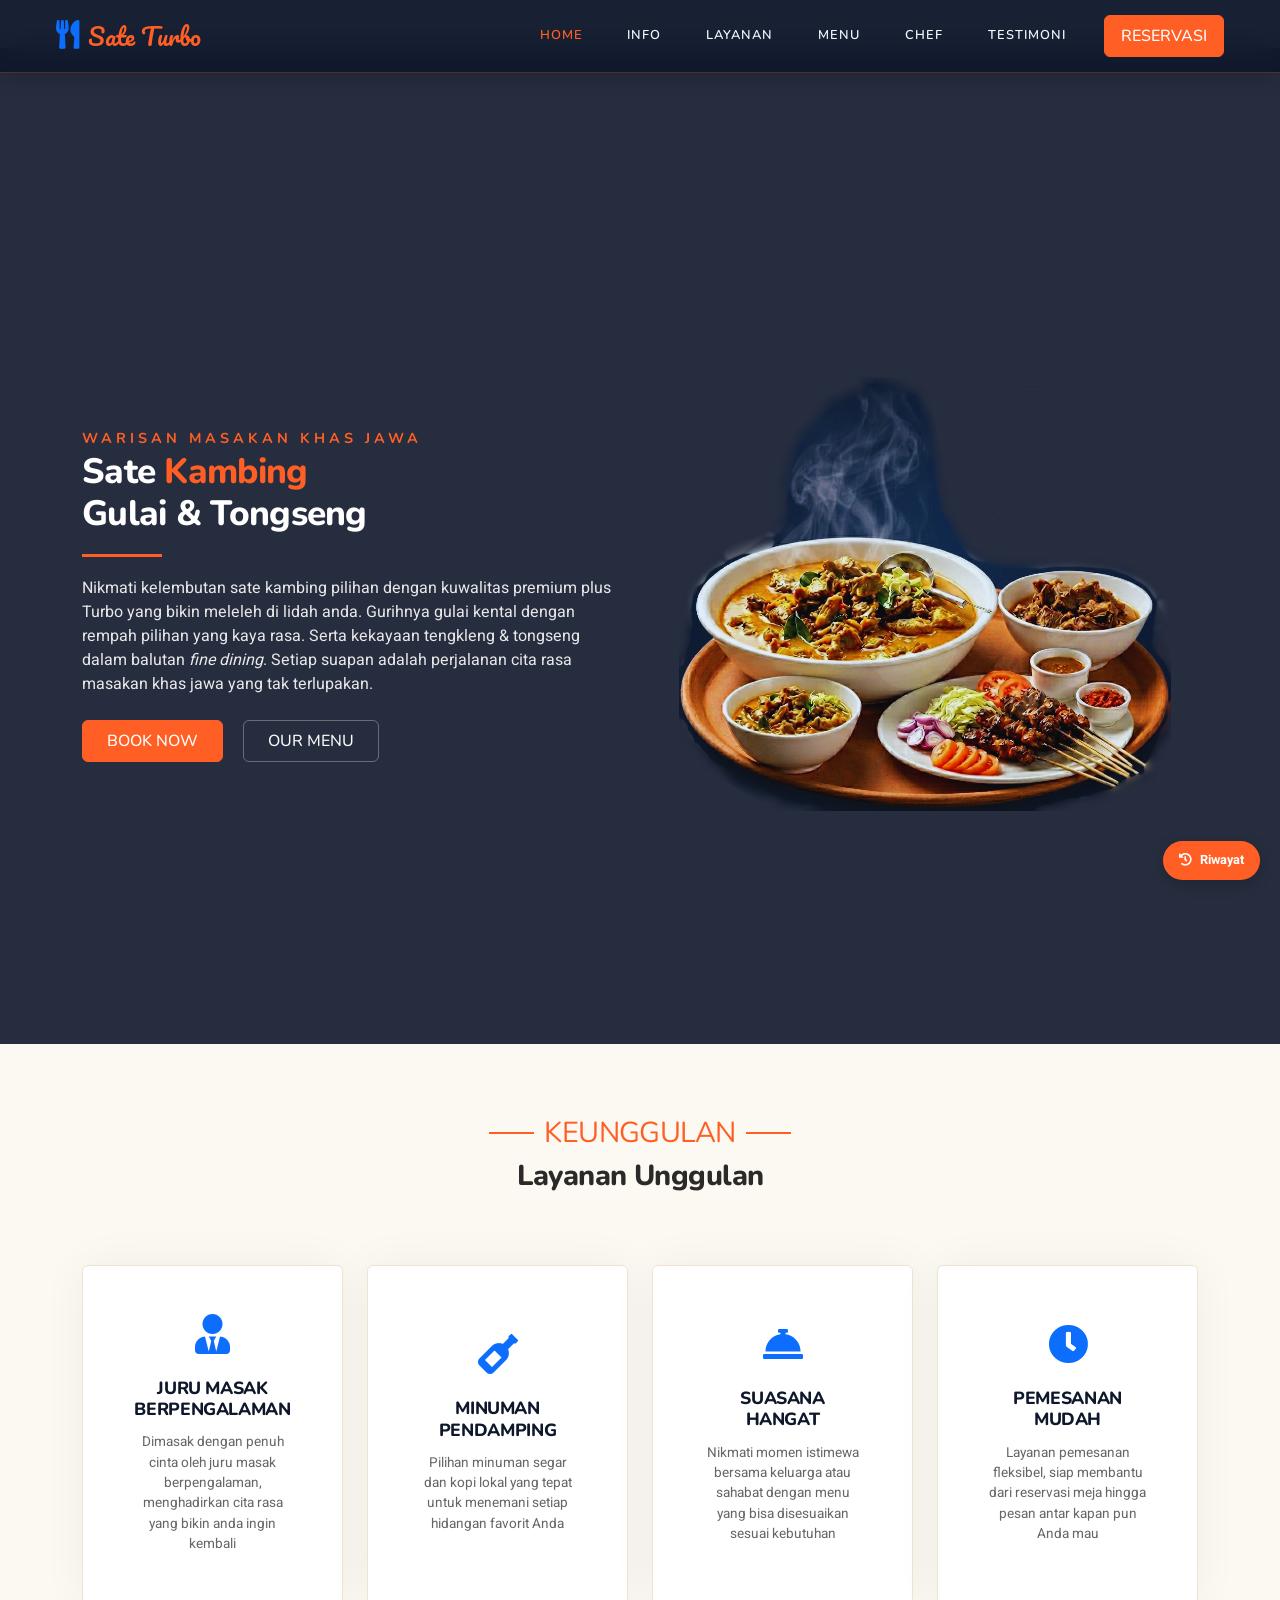
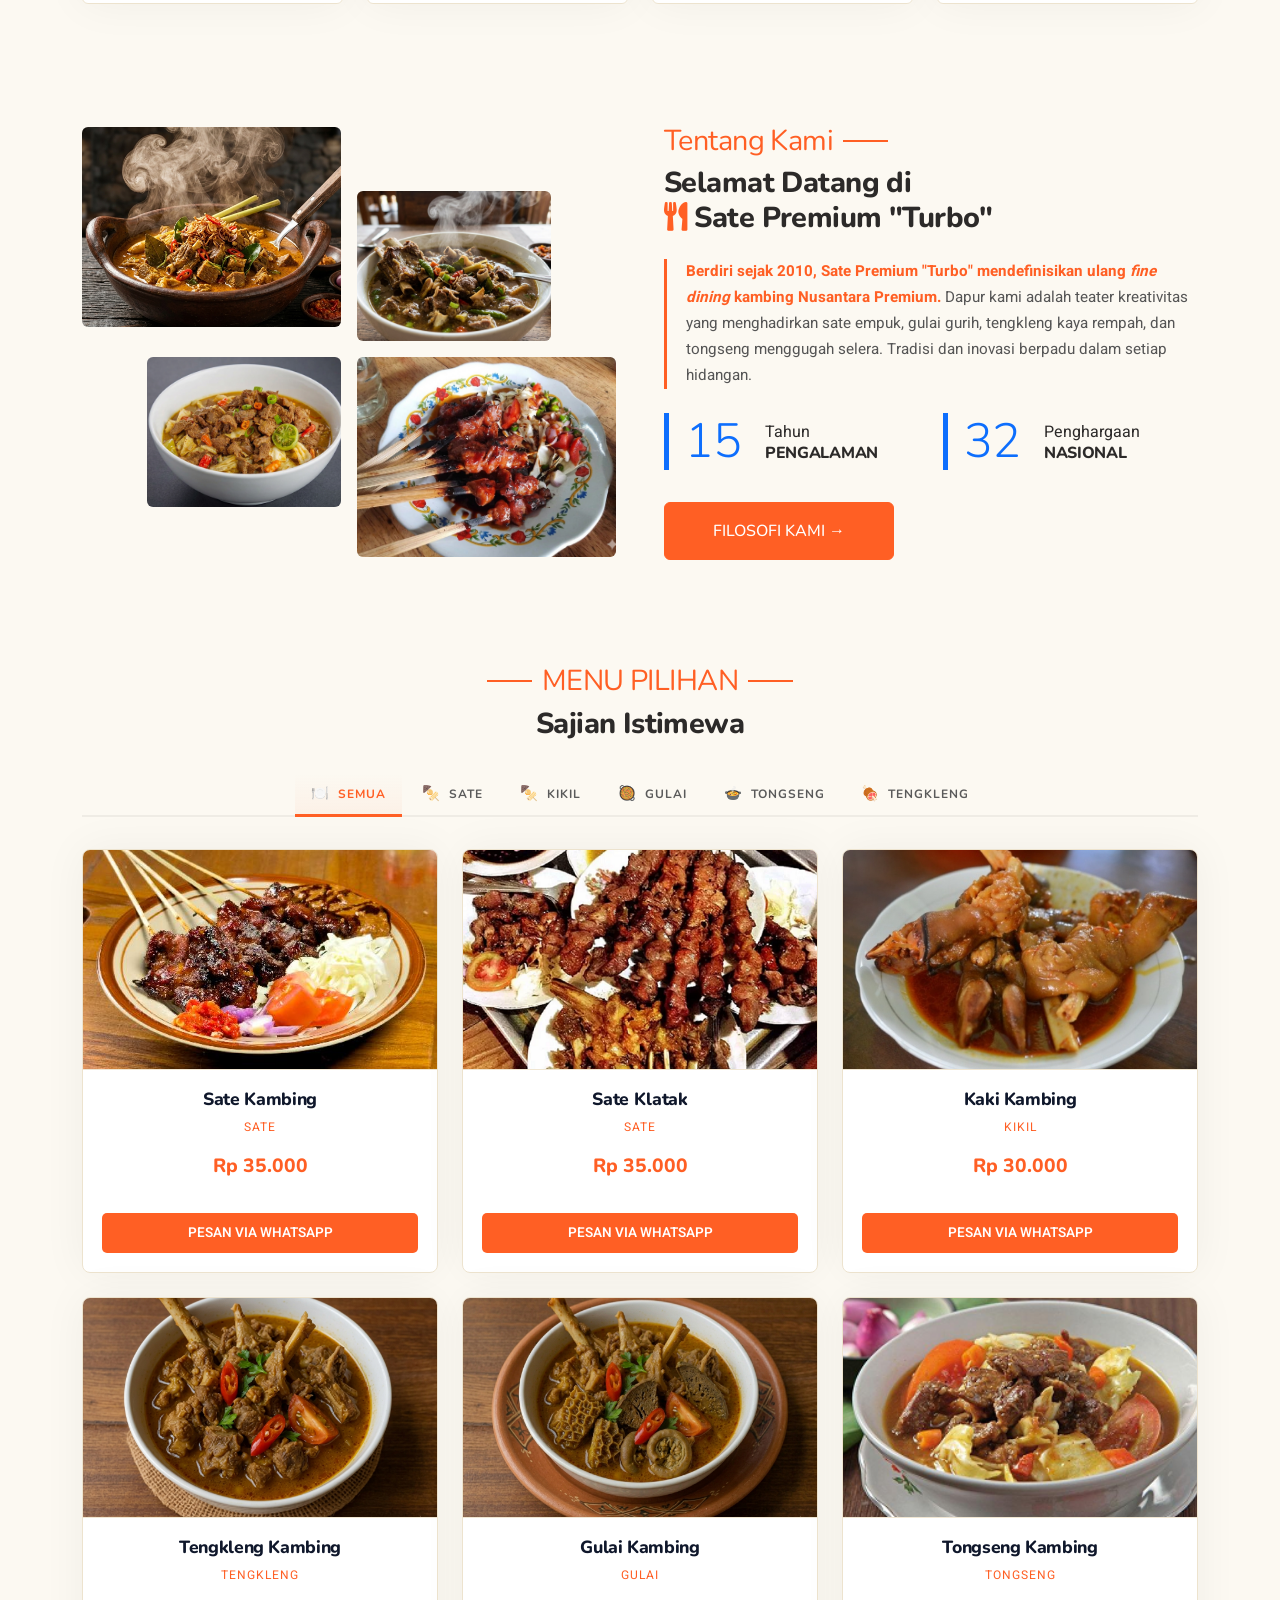
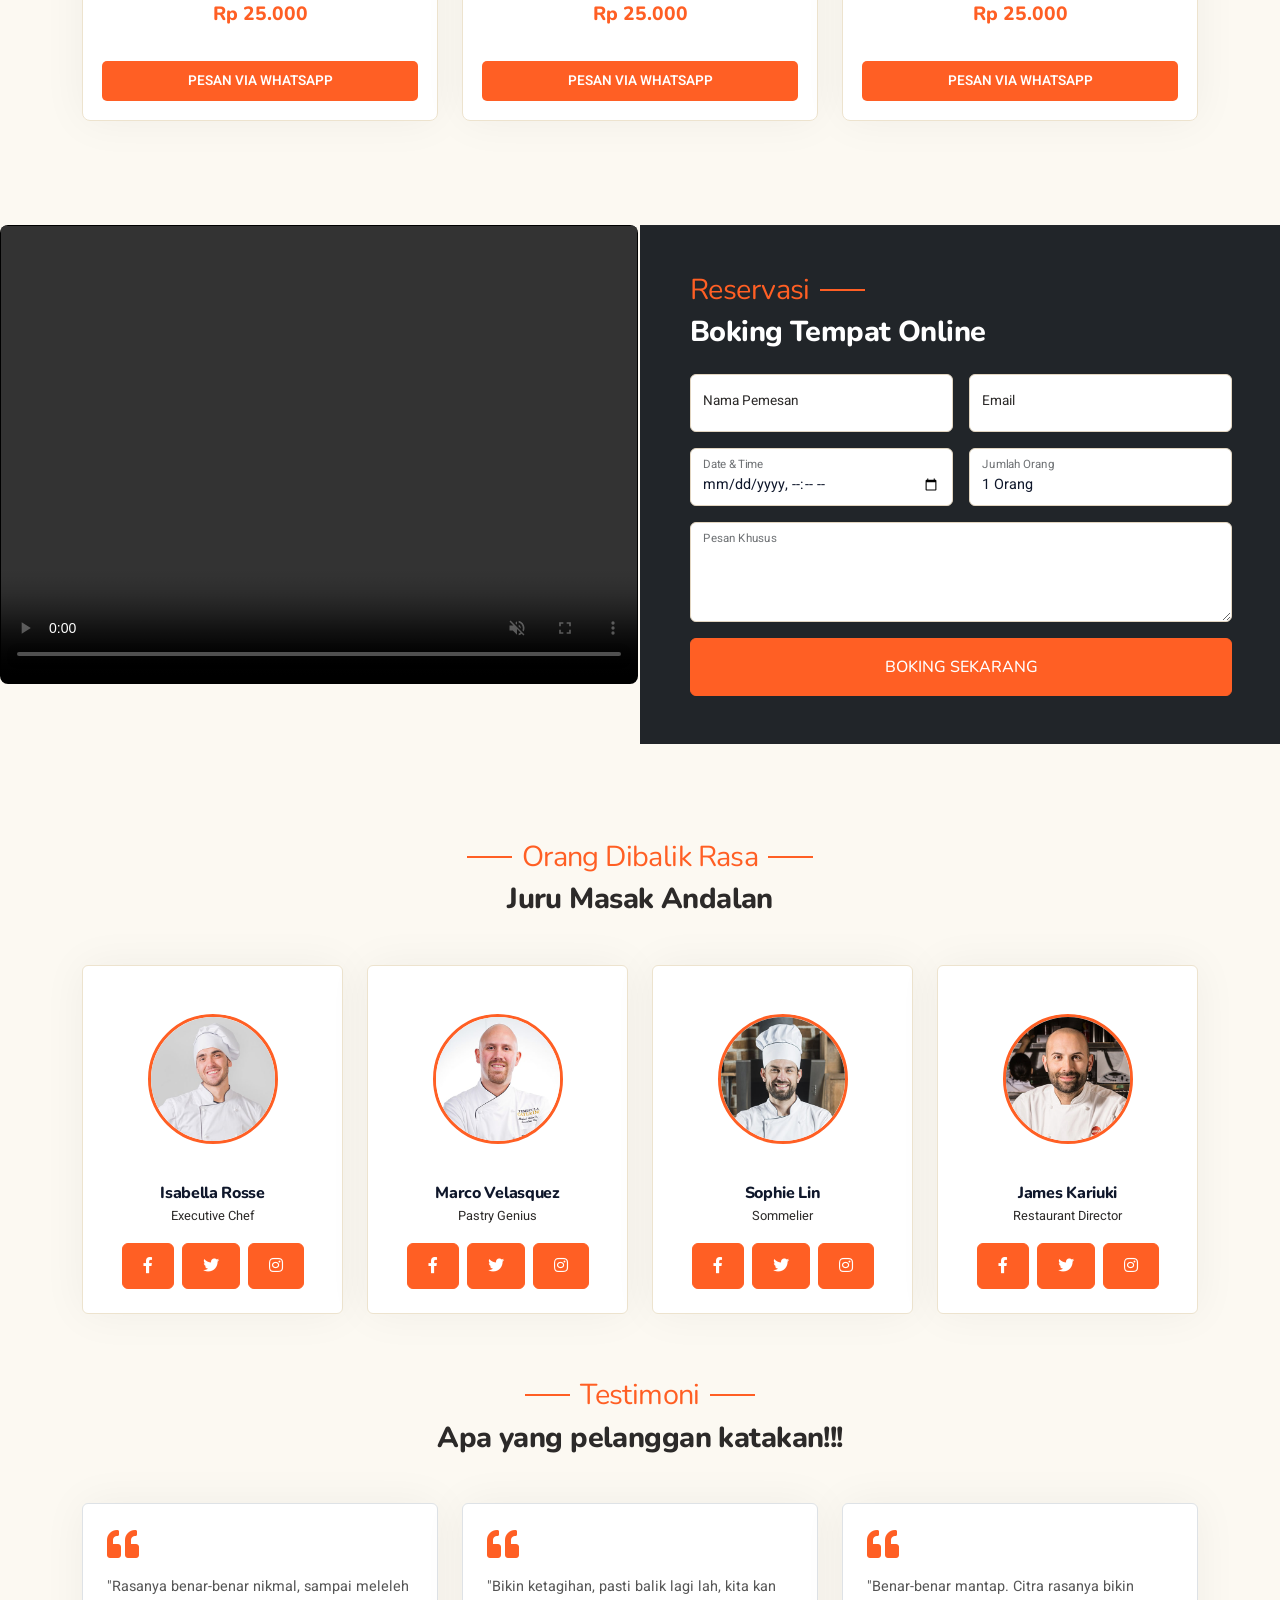
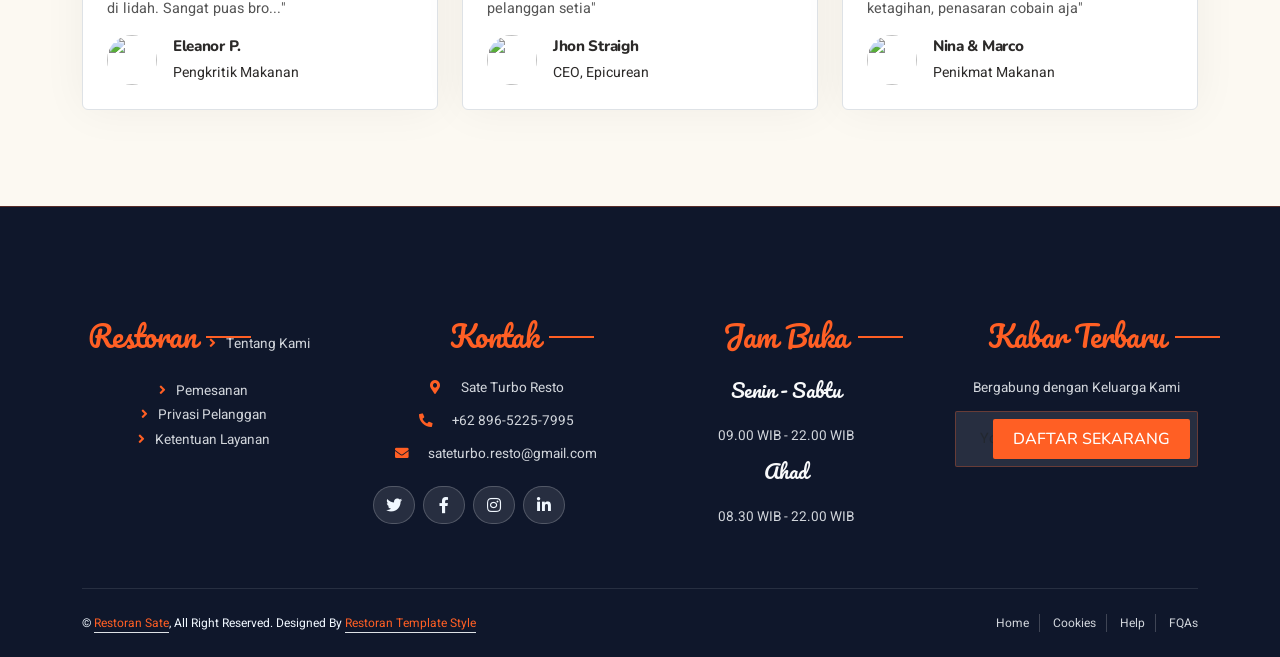
==== index.html @ f70ca656 "Update index.html" ====
<!DOCTYPE html>
<html lang="id">
<head>
    <meta charset="UTF-8">
    <meta name="viewport" content="width=device-width, initial-scale=1.0, viewport-fit=cover">
    
    <!-- SEO Meta Tags -->
    <title>Sate Turbo | Sate Kambing Premium - Pesan Online via WhatsApp</title>
    <meta name="description" content="Sate Kambing Turbo - Nikmati sate kambing premium, gulai, tongseng, dan tengkleng dengan rempah pilihan. Pesan online via WhatsApp. Delivery tersedia.">
    <meta name="keywords" content="sate kambing, sate turbo, gulai kambing, tongseng kambing, tengkleng, sate premium, restoran sate, sate online, pesan sate">
    <meta name="author" content="Sate Turbo">
    <meta name="robots" content="index, follow">
    <link rel="canonical" href="https://masrobi.github.io/katalog-wa/">
    
    <!-- Open Graph / Facebook / WhatsApp -->
    <meta property="og:title" content="Sate Turbo - Sate Kambing Premium">
    <meta property="og:description" content="Nikmati kelembutan sate kambing pilihan dengan rempah premium. Pesan online via WhatsApp.">
    <meta property="og:image" content="https://masrobi.github.io/katalog-wa/img/hero4.png">
    <meta property="og:url" content="https://masrobi.github.io/katalog-wa/">
    <meta property="og:type" content="website">
    
    <!-- Twitter Card -->
    <meta name="twitter:card" content="summary_large_image">
    <meta name="twitter:title" content="Sate Turbo - Sate Kambing Premium">
    <meta name="twitter:description" content="Pesan sate kambing premium online via WhatsApp.">
    <meta name="twitter:image" content="https://masrobi.github.io/katalog-wa/img/hero4.png">
    
    <!-- Google Web Fonts -->
    <link rel="preconnect" href="https://fonts.googleapis.com">
    <link rel="preconnect" href="https://fonts.gstatic.com" crossorigin>
    <link href="https://fonts.googleapis.com/css2?family=Heebo:wght@400;500;600&family=Nunito:wght@600;700;800&family=Pacifico&display=swap" rel="stylesheet">
    
    <!-- Icon Font Stylesheet -->
    <link href="https://cdnjs.cloudflare.com/ajax/libs/font-awesome/5.10.0/css/all.min.css" rel="stylesheet">
    <link href="https://cdn.jsdelivr.net/npm/bootstrap-icons@1.4.1/font/bootstrap-icons.css" rel="stylesheet">
    
    <!-- Bootstrap 5 CSS -->
    <link href="https://cdn.jsdelivr.net/npm/bootstrap@5.3.0-alpha1/dist/css/bootstrap.min.css" rel="stylesheet">
    
    <!-- AOS Animation -->
    <link href="https://unpkg.com/aos@2.3.1/dist/aos.css" rel="stylesheet">
    
    <link href="css/style.css" rel="stylesheet">
</head>
<body>

<!-- DARK NAVBAR -->
<nav class="luxury-navbar navbar navbar-expand-lg fixed-top">
    <div class="container-fluid px-2 px-md-4">
        <a class="navbar-brand d-flex align-items-center" href="#home">
            <i class="fa fa-utensils me-1 text-primary"></i>
            <span class="brand-text">Sate Turbo</span>
        </a>
        <button class="navbar-toggler border-0" type="button" data-bs-toggle="collapse" data-bs-target="#navCollapse">
            <span class="navbar-toggler-icon" style="filter: invert(1);"></span>
        </button>
        <div class="collapse navbar-collapse" id="navCollapse">
            <ul class="navbar-nav ms-auto mb-2 mb-lg-0">
                <li class="nav-item"><a class="nav-link" href="#home">HOME</a></li>
                <li class="nav-item"><a class="nav-link" href="#about">INFO</a></li>
                <li class="nav-item"><a class="nav-link" href="#services">LAYANAN</a></li>
                <li class="nav-item"><a class="nav-link" href="#menu">MENU</a></li>
                <li class="nav-item"><a class="nav-link" href="#team">CHEF</a></li>
                <li class="nav-item"><a class="nav-link" href="#testimoni">TESTIMONI</a></li>
            </ul>
            <a href="#reservation" class="btn btn-primary py-2 px-3 ms-lg-3">RESERVASI</a>
        </div>
    </div>
</nav>

<!-- HERO SECTION -->
<section id="home" class="hero-luxury pt-5 mt-5">
    <div class="container pt-5">
        <div class="row align-items-center min-vh-100">
            <div class="col-lg-6" data-aos="fade-up">
                <span class="section-subhead">WARISAN MASAKAN KHAS JAWA</span>
                <h1 class="hero-heading">Sate <span class="gold-text">Kambing</span><br>Gulai & Tongseng</h1>
                <div class="gold-underline"></div>
                <p class="hero-tagline">Nikmati kelembutan sate kambing pilihan dengan kuwalitas premium<br> 
                    plus Turbo yang bikin meleleh di lidah anda.<br>
                    Gurihnya gulai kental dengan rempah pilihan yang kaya rasa.<br>
                    Serta kekayaan tengkleng & tongseng dalam balutan <i>fine dining</i>.<br>
                    Setiap suapan adalah perjalanan cita rasa masakan khas jawa yang tak terlupakan.
                </p>
                <div class="mt-4">
                    <a href="#reservation" class="btn btn-primary py-2 px-4 me-3">Book Now</a>
                    <a href="#menu" class="btn btn-outline-light py-2 px-4">Our Menu</a>
                </div>
            </div>
            <div class="col-lg-6 text-center" data-aos="zoom-in">
                <img src="img/hero4.png" class="img-fluid rounded" style="max-width: 90%; border-radius: 8px;" alt="Hero Image">
            </div>
        </div>
    </div>
</section>

<!-- SERVICE SECTION -->
<section id="services" class="container py-5 my-4">
    <div class="text-center" data-aos="fade-up">
        <h5 class="section-title ff-secondary text-center gold-text fw-normal">KEUNGGULAN</h5>
        <h1 class="mb-5">Layanan Unggulan</h1>
    </div>
    <div class="row g-4 mt-2">
        <div class="col-lg-3 col-md-6 d-flex" data-aos="fade-up">
            <div class="service-card rounded pt-3 w-100">
                <div class="p-4">
                    <i class="fa fa-3x fa-user-tie text-primary mb-4"></i>
                    <h5>JURU MASAK BERPENGALAMAN</h5>
                    <p>Dimasak dengan penuh cinta oleh juru masak berpengalaman, menghadirkan cita rasa yang bikin anda ingin kembali</p>
                </div>
            </div>
        </div>
        <div class="col-lg-3 col-md-6 d-flex" data-aos="fade-up" data-aos-delay="100">
            <div class="service-card rounded pt-3 w-100">
                <div class="p-4">
                    <i class="fa fa-3x fa-wine-bottle text-primary mb-4"></i>
                    <h5>MINUMAN PENDAMPING</h5>
                    <p>Pilihan minuman segar dan kopi lokal yang tepat untuk menemani setiap hidangan favorit Anda</p>
                </div>
            </div>
        </div>
        <div class="col-lg-3 col-md-6 d-flex" data-aos="fade-up" data-aos-delay="200">
            <div class="service-card rounded pt-3 w-100">
                <div class="p-4">
                    <i class="fa fa-3x fa-concierge-bell text-primary mb-4"></i>
                    <h5>SUASANA HANGAT</h5>
                    <p>Nikmati momen istimewa bersama keluarga atau sahabat dengan menu yang bisa disesuaikan sesuai kebutuhan</p>
                </div>
            </div>
        </div>
        <div class="col-lg-3 col-md-6 d-flex" data-aos="fade-up" data-aos-delay="300">
            <div class="service-card rounded pt-3 w-100">
                <div class="p-4">
                    <i class="fa fa-3x fa-clock text-primary mb-4"></i>
                    <h5>PEMESANAN MUDAH</h5>
                    <p>Layanan pemesanan fleksibel, siap membantu dari reservasi meja hingga pesan antar kapan pun Anda mau</p>
                </div>
            </div>
        </div>
    </div>
</section>

<!-- ABOUT SECTION -->
<section id="about" class="container py-5">
    <div class="row g-5 align-items-center">
        <div class="col-lg-6" data-aos="fade-right">
            <div class="row g-3">
                <div class="col-6 text-start">
                    <img class="img-fluid rounded w-100" src="img/menu-1.png" style="height:200px; object-fit:cover;" alt="About">
                </div>
                <div class="col-6 text-start">
                    <img class="img-fluid rounded w-75" src="img/menu-2.png" style="margin-top: 25%; height:150px; object-fit:cover;" alt="About">
                </div>
                <div class="col-6 text-end">
                    <img class="img-fluid rounded w-75" src="img/menu-3.png" style="height:150px; object-fit:cover;" alt="About">
                </div>
                <div class="col-6 text-end">
                    <img class="img-fluid rounded w-100" src="img/menu-4.png" style="height:200px; object-fit:cover;" alt="About">
                </div>
            </div>
        </div>
        <div class="col-lg-6" data-aos="fade-left">
            <h5 class="section-title ff-secondary text-start gold-text fw-normal">Tentang Kami</h5>
            <h1 class="mb-4">Selamat Datang di<br><i class="fa fa-utensils gold-text me-2"></i>Sate Premium "Turbo"</h1>
            <p class="about-description mb-4">
                <strong class="gold-text">Berdiri sejak 2010, Sate Premium "Turbo" mendefinisikan ulang <i>fine dining</i> kambing Nusantara Premium.</strong> Dapur kami adalah teater kreativitas yang menghadirkan sate empuk, gulai gurih, tengkleng kaya rempah, dan tongseng menggugah selera. Tradisi dan inovasi berpadu dalam setiap hidangan.
            </p>
            <div class="row g-4 mb-4">
                <div class="col-sm-6">
                    <div class="d-flex align-items-center border-start border-5 border-primary px-3">
                        <h1 class="flex-shrink-0 display-5 text-primary mb-0">15</h1>
                        <div class="ps-4">
                            <p class="mb-0">Tahun</p>
                            <h6 class="text-uppercase mb-0">Pengalaman</h6>
                        </div>
                    </div>
                </div>
                <div class="col-sm-6">
                    <div class="d-flex align-items-center border-start border-5 border-primary px-3">
                        <h1 class="flex-shrink-0 display-5 text-primary mb-0">32</h1>
                        <div class="ps-4">
                            <p class="mb-0">Penghargaan</p>
                            <h6 class="text-uppercase mb-0">Nasional</h6>
                        </div>
                    </div>
                </div>
            </div>
            <a href="#" class="btn btn-primary py-3 px-5 mt-2">Filosofi Kami →</a>
        </div>
    </div>
</section>

<!-- MENU SECTION (DINAMIS DARI JSON) -->
<section id="menu" class="container py-5 my-2">
    <div class="text-center" data-aos="fade-up">
        <h5 class="section-title ff-secondary text-center gold-text fw-normal">MENU PILIHAN</h5>
        <h1 class="mb-3">Sajian Istimewa</h1>
        <!-- Filter Kategori -->
        <div class="filter-section">
            <div class="category-tabs" id="categoryTabs">
                <button class="tab-btn active" data-category="all">
                    <span>🍽️</span> Semua
                </button>
                <button class="tab-btn" data-category="Sate">
                    <span>🍢</span> Sate
                </button>
                <button class="tab-btn" data-category="Kikil">
                    <span>🍢</span> Kikil
                </button>
                <button class="tab-btn" data-category="Gulai">
                    <span>🥘</span> Gulai
                </button>
                <button class="tab-btn" data-category="Tongseng">
                    <span>🍲</span> Tongseng
                </button>
                <button class="tab-btn" data-category="Tengkleng">
                    <span>🍖</span> Tengkleng
                </button>
            </div>
        </div>
        <!-- Tempat produk dinamis -->
        <div id="productContainer" class="row g-4">
            <p>Memuat menu spesial...</p>
        </div>
    </div>
</section>

<!-- RESERVATION SECTION -->
<section id="reservation" class="container-xxl py-5 px-0 wow fadeInUp" data-wow-delay="0.1s">
    <div class="row g-1">
        <div class="col-md-6">
            <div style="padding: 1px; position: relative; min-height: 450px; background: #000; border-radius: 8px; overflow: hidden;">
                <video width="100%" height="450" controls autoplay muted loop style="object-fit: cover;">
                    <source src="img/chea-seed.mp4" type="video/mp4">
                    Browser Anda tidak mendukung video.
                </video>
            </div>
        </div>
        <div class="col-md-6 bg-dark d-flex align-items-center">
            <div class="p-5 wow fadeInUp" data-wow-delay="0.2s">
                <h5 class="section-title ff-secondary text-start gold-text fw-normal">Reservasi</h5>
                <h1 class="text-white mb-4">Boking Tempat Online</h1>
                <form id="bookingForm">
                    <div class="row g-3">
                        <div class="col-md-6">
                            <div class="form-floating">
                                <input type="text" class="form-control" id="resName" placeholder="Your Name">
                                <label for="resName">Nama Pemesan</label>
                            </div>
                        </div>
                        <div class="col-md-6">
                            <div class="form-floating">
                                <input type="email" class="form-control" id="resEmail" placeholder="Your Email">
                                <label for="resEmail">Email</label>
                            </div>
                        </div>
                        <div class="col-md-6">
                            <div class="form-floating">
                                <input type="datetime-local" class="form-control" id="resDate">
                                <label>Date & Time</label>
                            </div>
                        </div>
                        <div class="col-md-6">
                            <div class="form-floating">
                                <select class="form-select" id="resPeople">
                                    <option>1 Orang</option><option>2 Orang</option><option>4 Orang</option><option>6+ Orang</option>
                                </select>
                                <label>Jumlah Orang</label>
                            </div>
                        </div>
                        <div class="col-12">
                            <div class="form-floating">
                                <textarea class="form-control" id="resRequest" style="height: 100px"></textarea>
                                <label>Pesan Khusus</label>
                            </div>
                        </div>
                        <div class="col-12">
                            <button class="btn btn-primary w-100 py-3" type="submit">Boking Sekarang</button>
                        </div>
                    </div>
                </form>
            </div>
        </div>
    </div>
</section>

<!-- TEAM SECTION -->
<section id="team" class="container-xxl pt-5 pb-3">
    <div class="container">
        <div class="text-center wow fadeInUp" data-wow-delay="0.1s">
            <h5 class="section-title ff-secondary text-center gold-text fw-normal">Orang Dibalik Rasa</h5>
            <h1 class="mb-5">Juru Masak Andalan</h1>
        </div>
        <div class="row g-4">
            <div class="col-lg-3 col-md-6 wow fadeInUp" data-wow-delay="0.1s">
                <div class="team-card text-center rounded overflow-hidden">
                    <div class="rounded-circle overflow-hidden m-4">
                        <img class="img-fluid team-img" src="img/team-1.jpg" alt="">
                    </div>
                    <h5 class="mb-0">Isabella Rosse</h5>
                    <small>Executive Chef</small>
                    <div class="d-flex justify-content-center mt-3">
                        <a class="btn btn-square btn-primary mx-1" href="#"><i class="fab fa-facebook-f"></i></a>
                        <a class="btn btn-square btn-primary mx-1" href="#"><i class="fab fa-twitter"></i></a>
                        <a class="btn btn-square btn-primary mx-1" href="#"><i class="fab fa-instagram"></i></a>
                    </div>
                </div>
            </div>
            <div class="col-lg-3 col-md-6 wow fadeInUp" data-wow-delay="0.3s">
                <div class="team-card text-center rounded overflow-hidden">
                    <div class="rounded-circle overflow-hidden m-4">
                        <img class="img-fluid team-img" src="img/team-2.jpg" alt="">
                    </div>
                    <h5 class="mb-0">Marco Velasquez</h5>
                    <small>Pastry Genius</small>
                    <div class="d-flex justify-content-center mt-3">
                        <a class="btn btn-square btn-primary mx-1" href="#"><i class="fab fa-facebook-f"></i></a>
                        <a class="btn btn-square btn-primary mx-1" href="#"><i class="fab fa-twitter"></i></a>
                        <a class="btn btn-square btn-primary mx-1" href="#"><i class="fab fa-instagram"></i></a>
                    </div>
                </div>
            </div>
            <div class="col-lg-3 col-md-6 wow fadeInUp" data-wow-delay="0.5s">
                <div class="team-card text-center rounded overflow-hidden">
                    <div class="rounded-circle overflow-hidden m-4">
                        <img class="img-fluid team-img" src="img/team-3.jpg" alt="">
                    </div>
                    <h5 class="mb-0">Sophie Lin</h5>
                    <small>Sommelier</small>
                    <div class="d-flex justify-content-center mt-3">
                        <a class="btn btn-square btn-primary mx-1" href="#"><i class="fab fa-facebook-f"></i></a>
                        <a class="btn btn-square btn-primary mx-1" href="#"><i class="fab fa-twitter"></i></a>
                        <a class="btn btn-square btn-primary mx-1" href="#"><i class="fab fa-instagram"></i></a>
                    </div>
                </div>
            </div>
            <div class="col-lg-3 col-md-6 wow fadeInUp" data-wow-delay="0.7s">
                <div class="team-card text-center rounded overflow-hidden">
                    <div class="rounded-circle overflow-hidden m-4">
                        <img class="img-fluid team-img" src="img/team-4.jpg" alt="">
                    </div>
                    <h5 class="mb-0">James Kariuki</h5>
                    <small>Restaurant Director</small>
                    <div class="d-flex justify-content-center mt-3">
                        <a class="btn btn-square btn-primary mx-1" href="#"><i class="fab fa-facebook-f"></i></a>
                        <a class="btn btn-square btn-primary mx-1" href="#"><i class="fab fa-twitter"></i></a>
                        <a class="btn btn-square btn-primary mx-1" href="#"><i class="fab fa-instagram"></i></a>
                    </div>
                </div>
            </div>
        </div>
    </div>
</section>

<!-- TESTIMONIAL SECTION -->
<section id="testimoni" class="container-xxl py-5 wow fadeInUp" data-wow-delay="0.1s">
    <div class="container">
        <div class="text-center">
            <h5 class="section-title ff-secondary text-center gold-text fw-normal">Testimoni</h5>
            <h1 class="mb-5">Apa yang pelanggan katakan!!!</h1>
        </div>
        <div class="row g-4">
            <div class="col-md-4 d-flex">
                <div class="testimonial-card-light border rounded p-4 w-100">
                    <i class="fa fa-quote-left fa-2x gold-text mb-3"></i>
                    <p>"Rasanya benar-benar nikmal, sampai meleleh di lidah. Sangat puas bro..."</p>
                    <div class="d-flex align-items-center">
                        <img class="img-fluid flex-shrink-0 rounded-circle" src="https://randomuser.me/api/portraits/women/21.jpg" style="width: 50px; height: 50px;">
                        <div class="ps-3">
                            <h5 class="mb-1">Eleanor P.</h5>
                            <small>Pengkritik Makanan</small>
                        </div>
                    </div>
                </div>
            </div>
            <div class="col-md-4 d-flex">
                <div class="testimonial-card-light border rounded p-4 w-100">
                    <i class="fa fa-quote-left fa-2x gold-text mb-3"></i>
                    <p>"Bikin ketagihan, pasti balik lagi lah, kita kan pelanggan setia"</p>
                    <div class="d-flex align-items-center">
                        <img class="img-fluid flex-shrink-0 rounded-circle" src="https://randomuser.me/api/portraits/men/45.jpg" style="width: 50px; height: 50px;">
                        <div class="ps-3">
                            <h5 class="mb-1">Jhon Straigh</h5>
                            <small>CEO, Epicurean</small>
                        </div>
                    </div>
                </div>
            </div>
            <div class="col-md-4 d-flex">
                <div class="testimonial-card-light border rounded p-4 w-100">
                    <i class="fa fa-quote-left fa-2x gold-text mb-3"></i>
                    <p>"Benar-benar mantap. Citra rasanya bikin ketagihan, penasaran cobain aja"</p>
                    <div class="d-flex align-items-center">
                        <img class="img-fluid flex-shrink-0 rounded-circle" src="https://randomuser.me/api/portraits/women/90.jpg" style="width: 50px; height: 50px;">
                        <div class="ps-3">
                            <h5 class="mb-1">Nina & Marco</h5>
                            <small>Penikmat Makanan</small>
                        </div>
                    </div>
                </div>
            </div>
        </div>
    </div>
</section>

<!-- FOOTER -->
<div class="container-fluid footer pt-5 mt-5 wow fadeIn" data-wow-delay="0.1s">
    <div class="container py-5">
        <div class="row g-5">
            <div class="col-lg-3 col-md-6">
                <h4 class="section-title ff-secondary text-start gold-text fw-normal mb-4">Restoran</h4>
                <a class="btn btn-link" href="#about">Tentang Kami</a>
                <a class="btn btn-link" href="#reservation">Pemesanan</a>
                <a class="btn btn-link" href="#" data-section="privacy">Privasi Pelanggan</a>
                <a class="btn btn-link" href="#" data-section="terms">Ketentuan Layanan</a>
            </div>
            <div class="col-lg-3 col-md-6">
                <h4 class="section-title ff-secondary text-start gold-text fw-normal mb-4">Kontak</h4>
                <p><i class="fa fa-map-marker-alt me-3"></i>Sate Turbo Resto</p>
                <p><i class="fa fa-phone-alt me-3"></i>+62 896-5225-7995</p>
                <p><i class="fa fa-envelope me-3"></i>sateturbo.resto@gmail.com</p>
                <div class="d-flex pt-2">
                    <a class="btn btn-social" href="#"><i class="fab fa-twitter"></i></a>
                    <a class="btn btn-social" href="#"><i class="fab fa-facebook-f"></i></a>
                    <a class="btn btn-social" href="#"><i class="fab fa-instagram"></i></a>
                    <a class="btn btn-social" href="#"><i class="fab fa-linkedin-in"></i></a>
                </div>
            </div>
            <div class="col-lg-3 col-md-6">
                <h4 class="section-title ff-secondary text-start gold-text fw-normal mb-4">Jam Buka</h4>
                <h5 class="text-light fw-normal">Senin - Sabtu</h5>
                <p>09.00 WIB - 22.00 WIB</p>
                <h5 class="text-light fw-normal">Ahad</h5>
                <p>08.30 WIB - 22.00 WIB</p>
            </div>
            <div class="col-lg-3 col-md-6">
                <h4 class="section-title ff-secondary text-start gold-text fw-normal mb-4">Kabar Terbaru</h4>
                <p>Bergabung dengan Keluarga Kami</p>
                <div class="position-relative mx-auto" style="max-width: 400px;">
                    <input class="form-control newsletter-input w-100 py-3 ps-4 pe-5" type="text" placeholder="Your email">
                    <button type="button" class="btn newsletter-btn py-2 position-absolute top-0 end-0 mt-2 me-2">Daftar Sekarang</button>
                </div>
            </div>
        </div>
    </div>
    <div class="container">
        <div class="copyright">
            <div class="row">
                <div class="col-md-6 text-center text-md-start mb-3 mb-md-0">
                    &copy; <a class="border-bottom" href="#home">Restoran Sate</a>, All Right Reserved.
                    Designed By <a class="border-bottom" href="#">Restoran Template Style</a>
                </div>
                <div class="col-md-6 text-center text-md-end">
                    <div class="footer-menu">
                        <a href="#home">Home</a>
                        <a href="#">Cookies</a>
                        <a href="#">Help</a>
                        <a href="#">FQAs</a>
                    </div>
                </div>
            </div>
        </div>
    </div>
</div>

<!-- TOMBOL RIWAYAT FLOATING -->
<button id="showHistoryBtn" style="position:fixed; bottom:20px; right:20px; background:#FF5F24; color:white; border:none; border-radius:50px; padding:12px 20px; z-index:999; box-shadow:0 4px 15px rgba(0,0,0,0.2); cursor:pointer; font-weight:bold; display:flex; align-items:center; gap:8px; font-size:0.9rem;">
    <i class="fas fa-history"></i> Riwayat
</button>

<!-- MODAL QUANTITY - VERSI MODERN -->
<div id="quantityModal" class="modal" style="display:none;">
    <div class="modal-content">
        <div class="modal-header">
            <h3>Pesan Sekarang</h3>
            <span class="close">&times;</span>
        </div>
        <div class="modal-body">
            <label>🍖 PRODUK PILIHAN</label>
            <div class="product-display-box">
                <strong id="modal-product-name"></strong>
            </div>
            
            <label>🔢 JUMLAH PESANAN</label>
            <div class="quantity-wrapper">
                <button type="button" class="quantity-btn" id="qtyMinus">-</button>
                <input type="number" id="modal-quantity" class="quantity-input" min="1" value="1" readonly>
                <button type="button" class="quantity-btn" id="qtyPlus">+</button>
            </div>
            
            <label>📝 CATATAN KHUSUS</label>
            <textarea id="modal-note" rows="3" placeholder="Contoh: tingkat kematangan, tidak pakai sambal, request khusus..."></textarea>
            
            <div class="modal-total">
                <span>TOTAL PEMBAYARAN</span>
                <div class="total-amount" id="modal-total">Rp 0</div>
            </div>
            
            <button class="btn-send" id="sendWaBtn">
                <i class="fab fa-whatsapp"></i> KIRIM KE WHATSAPP
            </button>
        </div>
    </div>
</div>

<!-- MODAL RIWAYAT -->
<div id="historyModal" class="modal" style="display:none;">
    <div class="modal-content" style="max-width: 500px;">
        <div class="modal-header">
            <h3>📋 Riwayat Pesanan</h3>
			<button class="close-history" style="background:rgba(255,255,255,0.2); border:none; color:white; font-size:24px; width:40px; height:40px; border-radius:50%; cursor:pointer; display:flex; align-items:center; justify-content:center; transition:all 0.2s;">&times;</button>
        </div>
        <div class="modal-body">
            <div id="historyList" style="max-height: 400px; overflow-y: auto;">
                <p style="color: #888; text-align: center;">Belum ada pesanan</p>
            </div>
            <button id="clearHistoryBtn" style="background:#e74c3c; color:white; border:none; padding:12px; margin-top:15px; width:100%; border-radius:12px; cursor:pointer; font-weight:bold;">🗑️ Hapus Semua Riwayat</button>
        </div>
    </div>
</div>

<script src="https://code.jquery.com/jquery-3.4.1.min.js"></script>
<script src="https://cdn.jsdelivr.net/npm/bootstrap@5.3.0-alpha1/dist/js/bootstrap.bundle.min.js"></script>
<script src="https://unpkg.com/aos@2.3.1/dist/aos.js"></script>
<script type="application/ld+json">
{
    "@context": "https://schema.org",
    "@type": "Restaurant",
    "name": "Sate Kambing Turbo",
    "image": "https://masrobi.github.io/katalog-wa/img/hero4.png",
    "description": "Restoran sate kambing premium dengan menu gulai, tongseng, dan tengkleng. Bisa pesan online via WhatsApp.",
    "address": {
        "@type": "PostalAddress",
        "addressLocality": "Kota Anda",
        "addressRegion": "Provinsi",
        "addressCountry": "ID"
    },
    "priceRange": "Rp25.000 - Rp100.000",
    "servesCuisine": "Indonesian, Satay, Halal",
    "telephone": "+6289652257995",
    "url": "https://masrobi.github.io/katalog-wa/",
    "orderType": "https://schema.org/Online"
}
</script>
<script src="js/main.js"></script>

<a href="#" class="btn btn-lg btn-primary btn-lg-square back-to-top" id="backToTop"><i class="bi bi-arrow-up"></i></a>
</body>
</html>
---- css/style.css ----
/* ---------- VARIABLES - WARNA #FF5F24 ---------- */
:root {
    --primary: #FF5F24;
    --primary-dark: #E04A10;
    --primary-light: #FF7A4A;
    --light: #F1F8FF;
    --dark: #0F172B;
    --cream-bg: #FCF9F2;
    --offwhite-card: #FFFFFF;
    --text-dark: #2C2A29;
}

* {
    margin: 0;
    padding: 0;
    box-sizing: border-box;
}

body {
    font-family: 'Heebo', sans-serif;
    background-color: var(--cream-bg);
    color: var(--text-dark);
    overflow-x: hidden;
    font-size: 16px; /* Tambahkan ini */
    line-height: 1.5; /* Tambahkan ini */	
}

/* TYPOGRAPHY */
.ff-secondary {
    font-family: 'Pacifico', cursive;
}

h1, h2, h3, h4, h5, h6, .hero-heading, .section-title {
    font-family: 'Nunito', sans-serif;
    font-weight: 800;
    letter-spacing: -0.02em;
}

.hero-heading .gold-text {
    color: var(--primary);
}

.section-title {
    position: relative;
    display: inline-block;
    color: var(--dark);
}

.section-title::before {
    position: absolute;
    content: "";
    width: 45px;
    height: 2px;
    top: 50%;
    left: -55px;
    margin-top: -1px;
    background: var(--primary);
}

.section-title::after {
    position: absolute;
    content: "";
    width: 45px;
    height: 2px;
    top: 50%;
    right: -55px;
    margin-top: -1px;
    background: var(--primary);
}

.section-title.text-start::before,
.section-title.text-end::after {
    display: none;
}

.section-subhead {
    font-family: 'Nunito', sans-serif;
    font-size: 0.8rem;
    text-transform: uppercase;
    letter-spacing: 4px;
    color: var(--primary);
    margin-bottom: 0.75rem;
    font-weight: 700;
}

.gold-text { color: var(--primary) !important; }

/* BUTTONS */
.btn {
    font-family: 'Nunito', sans-serif;
    font-weight: 500;
    text-transform: uppercase;
    transition: .5s;
}

.btn-primary {
    background-color: var(--primary);
    border-color: var(--primary);
}

.btn-primary:hover {
    background-color: var(--primary-dark);
    border-color: var(--primary-dark);
}

.btn-outline-light {
    border-color: rgba(255,255,255,0.3);
}

.btn-outline-light:hover {
    background-color: var(--primary);
    border-color: var(--primary);
}

/* DARK NAVBAR */
.luxury-navbar {
    background: rgba(15, 23, 43, 0.96);
    backdrop-filter: blur(14px);
    padding: 0.8rem 2rem;
    border-bottom: 1px solid rgba(255,95,36,0.3);
    box-shadow: 0 4px 20px rgba(0,0,0,0.2);
}
.navbar-brand {
    font-family: 'Pacifico', cursive;
    font-size: 1.8rem;
    font-weight: 400;
    color: var(--primary) !important;
}
.navbar-brand i { margin-right: 8px; color: var(--primary); }
.nav-link {
    font-family: 'Nunito', sans-serif;
    color: var(--light) !important;
    font-weight: 600;
    margin: 0 0.9rem;
    text-transform: uppercase;
    font-size: 0.8rem;
    letter-spacing: 1px;
}
.nav-link:hover, .nav-link.active { color: var(--primary) !important; }

/* DARK HERO SECTION */
.hero-luxury {
    min-height: 100vh;
    background: linear-gradient(rgba(15, 23, 43, .9), rgba(15, 23, 43, .9)), url('https://images.pexels.com/photos/260922/pexels-photo-260922.jpeg?auto=compress&cs=tinysrgb&w=1600');
    background-size: cover;
    background-position: center;
    display: flex;
    align-items: center;
}
.hero-heading {
    font-size: 4rem;
    line-height: 1.2;
    color: #FFFFFF;
    font-family: 'Nunito', sans-serif;
    font-weight: 800;
}
.hero-tagline {
    font-size: 1rem;
    line-height: 1.6;
    color: #E8E8E8;
    font-family: 'Heebo', sans-serif;
}
.gold-underline {
    width: 80px;
    height: 3px;
    background: var(--primary);
    margin: 1.2rem 0;
}
.hero-image img {
    filter: drop-shadow(0 20px 30px rgba(0,0,0,0.5));
    border-radius: 8px;
}

/* SERVICE CARDS */
.service-card {
    background: #FFFFFF;
    border: 1px solid #EDE3CE;
    padding: 2rem 1.5rem;
    text-align: center;
    transition: 0.35s;
    border-radius: 8px;
    height: 100%;
    display: flex;
    flex-direction: column;
    justify-content: center;
    align-items: center;
    box-shadow: 0 0 45px rgba(0,0,0,0.05);
}
.service-card:hover {
    transform: translateY(-6px);
    border-color: var(--primary);
    background: var(--primary);
}
.service-card:hover * { color: #FFFFFF !important; }
.service-card i { 
    font-size: 3rem; 
    color: var(--primary); 
    margin-bottom: 1.2rem;
    transition: .3s;
}
.service-card h5 { 
    font-family: 'Nunito', sans-serif; 
    font-weight: 800; 
    font-size: 1.2rem; 
    color: var(--dark); 
    margin-bottom: 0.75rem; 
}
.service-card p { 
    font-family: 'Heebo', sans-serif; 
    font-size: 0.9rem; 
    color: #666; 
    margin-bottom: 0; 
}

/* About Section */
.about-description {
    font-size: 1rem;
    line-height: 1.7;
    color: #555;
    border-left: 3px solid var(--primary);
    padding-left: 1.2rem;
    font-family: 'Heebo', sans-serif;
}

/* ========== PRODUK CARD (DINAMIS) ========== */
.product-card {
    background: white;
    border-radius: 8px;
    overflow: hidden;
    box-shadow: 0 0 45px rgba(0,0,0,0.05);
    transition: transform 0.3s, box-shadow 0.3s;
    border: 1px solid #EDE3CE;
    height: 100%;
    display: flex;
    flex-direction: column;
}
.product-card:hover {
    transform: translateY(-5px);
    box-shadow: 0 0 55px rgba(0,0,0,0.1);
    border-color: var(--primary);
}
.product-image {
    width: 100%;
    height: 220px;
    object-fit: cover;
    border-bottom: 1px solid #f0e6d2;
}
.product-info {
    padding: 1.2rem;
    flex-grow: 1;
    display: flex;
    flex-direction: column;
}
.product-title {
    font-family: 'Nunito', sans-serif;
    font-weight: 800;
    font-size: 1.25rem;
    color: var(--dark);
    margin-bottom: 0.5rem;
}
.product-category {
    font-size: 0.8rem;
    color: var(--primary);
    text-transform: uppercase;
    letter-spacing: 1px;
    margin-bottom: 0.5rem;
}
.product-price {
    font-family: 'Nunito', sans-serif;
    font-weight: 800;
    color: var(--primary);
    font-size: 1.3rem;
    margin: 0.5rem 0;
}
.btn-order {
    background-color: var(--primary);
    color: white;
    border: none;
    padding: 0.6rem;
    border-radius: 5px;
    font-weight: 600;
    text-transform: uppercase;
    transition: 0.2s;
    margin-top: auto;
}
.btn-order:hover {
    background-color: var(--primary-dark);
    transform: translateY(-2px);
}

/* Filter dropdown */
.filter-section {
    margin: 2rem 0;
    text-align: center;
}

/* Tabsheet filter ala restoran mewah */
.category-tabs {
    display: flex;
    flex-wrap: wrap;
    justify-content: center;
    gap: 0.5rem;
    background: transparent;
    border-bottom: 2px solid rgba(0,0,0,0.05);
    margin-bottom: 2rem;
    padding: 0 0.5rem;
}

.tab-btn {
    background: transparent;
    border: none;
    padding: 0.9rem 1.8rem;
    font-family: 'Nunito', sans-serif;
    font-weight: 700;
    font-size: 0.9rem;
    text-transform: uppercase;
    letter-spacing: 1px;
    color: #5a5a5a;
    cursor: pointer;
    transition: all 0.25s ease-in-out;
    border-bottom: 3px solid transparent;
    margin-bottom: -2px;
    display: inline-flex;
    align-items: center;
    gap: 8px;
}

.tab-btn span {
    font-size: 1.2rem;
}

.tab-btn:hover {
    color: var(--primary);
    transform: translateY(-2px);
}

.tab-btn.active {
    color: var(--primary);
    border-bottom-color: var(--primary);
    background: linear-gradient(to top, rgba(255,95,36,0.05), transparent);
}

/* Responsive untuk mobile */
@media (max-width: 768px) {
    .tab-btn {
        padding: 0.6rem 1rem;
        font-size: 0.75rem;
        gap: 4px;
    }
    .tab-btn span {
        font-size: 1rem;
    }
}

/* ========== MODAL MODERN & ELEGAN (UKURAN KECIL UNTUK HP) ========== */
.modal {
    position: fixed;
    top: 0;
    left: 0;
    width: 100%;
    height: 100%;
    background-color: rgba(0, 0, 0, 0.7);
    backdrop-filter: blur(5px);
    display: flex;
    justify-content: center;
    align-items: center;
    z-index: 9999;
    opacity: 0;
    visibility: hidden;
    transition: all 0.3s ease;
}

.modal[style*="display: flex"] {
    opacity: 1;
    visibility: visible;
}

.modal-content {
    background: linear-gradient(135deg, #fff 0%, #fef9f5 100%);
    padding: 0;
    border-radius: 24px;
    width: 90%;
    max-width: 380px;
    position: relative;
    box-shadow: 0 25px 50px -12px rgba(0, 0, 0, 0.5);
    overflow: hidden;
    transform: scale(0.9);
    transition: transform 0.3s ease;
    animation: modalPopIn 0.3s ease forwards;
}

@keyframes modalPopIn {
    from {
        transform: scale(0.9);
        opacity: 0;
    }
    to {
        transform: scale(1);
        opacity: 1;
    }
}

/* Header Modal lebih kompak */
.modal-header {
    background: linear-gradient(135deg, var(--primary), var(--primary-dark));
    padding: 14px 20px;
    color: white;
    position: relative;
}

.modal-header h3 {
    margin: 0;
    font-family: 'Nunito', sans-serif;
    font-weight: 800;
    font-size: 1.2rem;
    display: flex;
    align-items: center;
    gap: 8px;
}

.modal-header h3::before {
    content: "🍢";
    font-size: 1.2rem;
}

/* Tombol Close Modal */
.close, .close-history {
    position: absolute;
    top: 12px;
    right: 16px;
    font-size: 28px;
    font-weight: bold;
    cursor: pointer;
    color: white;
    transition: all 0.2s ease;
    width: 40px;
    height: 40px;
    display: flex;
    align-items: center;
    justify-content: center;
    border-radius: 50%;
    background: rgba(255,255,255,0.2);
    z-index: 10;
}

.close:hover, .close-history:hover {
    background: rgba(255,255,255,0.4);
    transform: rotate(90deg);
}

.close:hover {
    background: rgba(255,255,255,0.3);
    transform: rotate(90deg);
}

/* Body Modal lebih padat */
.modal-body {
    padding: 18px 20px 22px;
}

/* Label Styling */
.modal-body label {
    display: block;
    font-family: 'Nunito', sans-serif;
    font-weight: 700;
    margin-bottom: 6px;
    margin-top: 12px;
    color: var(--dark);
    font-size: 0.7rem;
    text-transform: uppercase;
    letter-spacing: 1px;
}

.modal-body label:first-of-type {
    margin-top: 0;
}

/* Product Display Box */
.product-display-box {
    background: #f8f8f8;
    padding: 10px 12px;
    border-radius: 12px;
    margin-bottom: 8px;
    text-align: center;
    border: 1px solid #f0e6d2;
}

.product-display-box strong {
    font-size: 1rem;
    color: var(--primary);
    font-family: 'Nunito', sans-serif;
}

/* Quantity Wrapper lebih kecil */
.quantity-wrapper {
    display: flex;
    align-items: center;
    gap: 8px;
    background: #f5f5f5;
    border-radius: 12px;
    padding: 4px;
}

.quantity-btn {
    width: 36px;
    height: 36px;
    background: white;
    border: 1px solid #e0e0e0;
    border-radius: 10px;
    font-size: 1.2rem;
    font-weight: bold;
    cursor: pointer;
    transition: all 0.2s ease;
    color: var(--primary);
}

.quantity-btn:hover {
    background: var(--primary);
    color: white;
    border-color: var(--primary);
}

.quantity-input {
    flex: 1;
    text-align: center;
    font-size: 1.1rem;
    font-weight: bold;
    padding: 8px;
    border: none;
    background: transparent;
    font-family: 'Nunito', sans-serif;
}

/* Textarea lebih kecil */
.modal-body textarea {
    width: 100%;
    padding: 10px 12px;
    border: 2px solid #f0e6d2;
    border-radius: 12px;
    font-size: 0.8rem;
    font-family: 'Heebo', sans-serif;
    resize: vertical;
    transition: all 0.2s ease;
}

.modal-body textarea:focus {
    outline: none;
    border-color: var(--primary);
    box-shadow: 0 0 0 3px rgba(255, 95, 36, 0.2);
}

/* Total Harga lebih kompak */
.modal-total {
    background: linear-gradient(135deg, #fff8f0, #fff0e6);
    padding: 10px 12px;
    border-radius: 12px;
    margin: 15px 0;
    text-align: center;
    border: 1px solid #ffe0cc;
}

.modal-total span {
    font-size: 0.7rem;
    text-transform: uppercase;
    letter-spacing: 1px;
    color: #888;
    display: block;
    margin-bottom: 4px;
}

.total-amount {
    font-size: 1.4rem;
    font-weight: 800;
    color: var(--primary);
    font-family: 'Nunito', sans-serif;
}

/* Tombol Kirim lebih kecil */
.btn-send {
    background: linear-gradient(135deg, #25D366, #128C7E);
    color: white;
    border: none;
    padding: 10px;
    border-radius: 12px;
    font-size: 0.85rem;
    font-weight: bold;
    text-transform: uppercase;
    letter-spacing: 1px;
    cursor: pointer;
    width: 100%;
    transition: all 0.3s ease;
    display: flex;
    align-items: center;
    justify-content: center;
    gap: 8px;
}

.btn-send:hover {
    transform: translateY(-2px);
    box-shadow: 0 10px 20px rgba(37, 211, 102, 0.3);
}

.btn-send i {
    font-size: 1rem;
}

/* History Item */
.history-item {
    background: #f9f9f9;
    border-left: 4px solid var(--primary);
    padding: 10px;
    margin-bottom: 10px;
    border-radius: 5px;
}

.history-date {
    font-size: 0.75rem;
    color: #666;
}

/* Reservation Form */
.form-control, .form-select {
    background: #FFFFFF;
    border: 1px solid #E2D5C0;
    color: var(--dark);
    font-family: 'Heebo', sans-serif;
}
.form-control:focus, .form-select:focus { border-color: var(--primary); box-shadow: 0 0 0 2px rgba(255,95,36,0.2); }

/* Team Cards */
.team-card {
    background: #FFFFFF;
    text-align: center;
    padding: 1.5rem;
    border-radius: 8px;
    transition: 0.3s;
    height: 100%;
    box-shadow: 0 0 45px rgba(0,0,0,0.05);
    border: 1px solid #EDE3CE;
}
.team-card:hover { transform: translateY(-5px); border-color: var(--primary);}
.team-card h5 { font-family: 'Nunito', sans-serif; font-weight: 800; color: var(--dark); margin-top: 0.5rem;}
.team-img { width: 130px; height: 130px; border-radius: 50%; object-fit: cover; border: 3px solid var(--primary); margin-bottom: 1rem;}

/* Testimonials */
.testimonial-card-light {
    background: #FFFFFF;
    border-radius: 8px;
    padding: 1.8rem;
    border-left: 5px solid var(--primary);
    box-shadow: 0 0 45px rgba(0,0,0,0.05);
    height: 100%;
}
.testimonial-card-light i { color: var(--primary); }
.testimonial-card-light p { font-family: 'Heebo', sans-serif; color: #555; }

/* FOOTER */
.footer {
    background: var(--dark);
    color: var(--light);
    border-top: 1px solid rgba(255,95,36,0.3);
}
.footer .btn-link {
    display: block;
    margin-bottom: 12px;
    padding: 0;
    text-align: left;
    color: #D1D5DB;
    font-size: 0.9rem;
    font-weight: normal;
    text-transform: capitalize;
    transition: all 0.3s ease;
    text-decoration: none;
    font-family: 'Heebo', sans-serif;
}
.footer .btn-link:hover {
    color: var(--primary);
    letter-spacing: 1px;
    transform: translateX(5px);
    box-shadow: none;
}
.footer .btn-link::before {
    content: "\f105";
    font-family: "Font Awesome 5 Free";
    font-weight: 900;
    margin-right: 10px;
    color: var(--primary);
}
.footer h4, .footer h5 {
    font-family: 'Pacifico', cursive;
    color: var(--primary);
    font-weight: 400;
    margin-bottom: 1.5rem;
}
.footer p {
    font-family: 'Heebo', sans-serif;
    font-size: 0.9rem;
    color: #D1D5DB;
    margin-bottom: 0.8rem;
}
.footer p i {
    color: var(--primary);
    margin-right: 10px;
    width: 20px;
}
.footer .btn-social {
    display: inline-flex;
    width: 38px;
    height: 38px;
    background: rgba(255,255,255,0.1);
    align-items: center;
    justify-content: center;
    color: var(--light);
    border-radius: 35px;
    margin-right: 8px;
    transition: all 0.3s ease;
    text-decoration: none;
    border: 1px solid rgba(255,255,255,0.2);
}
.footer .btn-social:hover {
    background: var(--primary);
    color: #FFFFFF;
    transform: translateY(-3px);
}
.footer .newsletter-input {
    background: rgba(255,255,255,0.1);
    border: 1px solid rgba(255,95,36,0.3);
    color: white;
    border-radius: 2px;
}
.footer .newsletter-input:focus {
    border-color: var(--primary);
    box-shadow: none;
    background: rgba(255,255,255,0.15);
}
.footer .newsletter-btn {
    background: var(--primary);
    border: none;
    color: white;
    border-radius: 2px;
    transition: all 0.3s ease;
}
.footer .newsletter-btn:hover {
    background: var(--primary-dark);
    transform: translateY(-2px);
}
.footer .copyright {
    padding: 25px 0;
    font-size: 0.85rem;
    border-top: 1px solid rgba(255,255,255,0.1);
}
.footer .copyright a {
    color: var(--primary);
    text-decoration: none;
    transition: all 0.3s ease;
}
.footer .copyright a:hover {
    color: var(--primary-light);
    letter-spacing: 0.5px;
}
.footer .footer-menu a {
    margin-right: 20px;
    padding-right: 20px;
    border-right: 1px solid rgba(255,255,255,0.2);
    color: #D1D5DB;
    text-decoration: none;
    font-size: 0.85rem;
    transition: all 0.3s ease;
}
.footer .footer-menu a:last-child {
    margin-right: 0;
    padding-right: 0;
    border-right: none;
}
.footer .footer-menu a:hover {
    color: var(--primary);
}

.back-to-top {
    position: fixed;
    bottom: 85px;
    right: 20px;
    background: var(--primary);
    color: #FFFFFF;
    width: 44px;
    height: 44px;
    display: flex;
    align-items: center;
    justify-content: center;
    border-radius: 50%;
    opacity: 0;
    transition: 0.3s;
    cursor: pointer;
    z-index: 998;
    text-decoration: none;
    box-shadow: 0 4px 12px rgba(0,0,0,0.2);
}
.back-to-top.show { 
    opacity: 1;
    visibility: visible;
}
.back-to-top:hover { 
    background: var(--primary-dark);
    color: white;
    transform: translateY(-3px);
}

/* ========== RESPONSIVE UNTUK HP ========== */
@media (max-width: 768px) {
    /* Perbaiki Navbar untuk HP */
    .luxury-navbar {
        padding: 0.5rem 0.8rem;
    }
    
    .navbar-brand {
        font-size: 1.1rem;
        white-space: nowrap;
        overflow: hidden;
        text-overflow: ellipsis;
        max-width: 60%;
    }
    
    .navbar-brand i {
        font-size: 1rem;
        margin-right: 5px;
    }
    
    /* Tombol toggle navbar (hamburger menu) */
    .navbar-toggler {
        padding: 0.25rem 0.5rem;
        font-size: 1rem;
    }
    
    .navbar-toggler-icon {
        width: 1.2rem;
        height: 1.2rem;
    }
    
    .nav-link {
        margin: 0.3rem 0;
        font-size: 0.85rem;
        padding: 0.5rem;
        text-align: left;
    }
    
    /* Tombol Reservasi di navbar */
    .navbar .btn-primary {
        display: inline-block;
        width: auto;
        text-align: center;
        margin-top: 0;
        margin-left: auto;
        padding: 6px 12px;
        font-size: 0.75rem;
    }
    
    /* Container navbar */
    .container {
        padding-left: 10px;
        padding-right: 10px;
    }
}

/* Navbar Brand */
.navbar-brand {
    display: flex;
    align-items: center;
    gap: 5px;
}

.navbar-brand .brand-text {
    font-family: 'Pacifico', cursive;
    font-size: 1.5rem;
}

@media (max-width: 768px) {
    .navbar-brand .brand-text {
        font-size: 0.9rem;
    }
}
    
    /* Hero section HP */
    .hero-heading {
        font-size: 2.2rem !important;
    }
    
    .hero-tagline {
        font-size: 1rem !important;
        line-height: 1.5;
    }
    
    .hero-tagline br {
        display: none;
    }
    
    .btn {
        font-size: 1rem;
        padding: 10px 20px;
    }
    
    /* Section title */
    .section-title {
        font-size: 1.8rem !important;
    }
    
    .section-subhead {
        font-size: 0.9rem;
    }
    
    /* Section headings */
    h1 {
        font-size: 1.8rem;
    }
    
    h2, .section-title {
        font-size: 1.5rem;
    }
    
    /* Service cards */
    .service-card {
        padding: 1.5rem !important;
    }
    
    .service-card i {
        font-size: 2.5rem !important;
    }
    
    .service-card h5 {
        font-size: 1.1rem !important;
    }
    
    .service-card p {
        font-size: 0.85rem !important;
    }
    
    /* About section */
    .about-description {
        font-size: 0.95rem;
    }
    
    /* Product cards */
    .product-card {
        margin-bottom: 1.5rem;
    }
    
    .product-title {
        font-size: 1.1rem !important;
    }
    
    .product-category {
        font-size: 0.75rem;
    }
    
    .product-price {
        font-size: 1.2rem !important;
    }
    
    .btn-order {
        padding: 0.6rem !important;
        font-size: 0.85rem !important;
    }
    
    /* Tabs filter */
    .category-tabs {
        gap: 0.3rem;
        margin-bottom: 1.5rem;
    }
    
    .tab-btn {
        padding: 0.6rem 1rem !important;
        font-size: 0.75rem !important;
    }
    
    .tab-btn span {
        font-size: 0.9rem;
    }
    
    /* Reservation Form */
    .form-floating label {
        font-size: 0.85rem;
    }
    
    .form-control, .form-select {
        font-size: 0.9rem;
        padding: 0.75rem;
    }
    
    /* Team cards */
    .team-card h5 {
        font-size: 1rem;
    }
    
    .team-card small {
        font-size: 0.8rem;
    }
    
    /* Testimonials */
    .testimonial-card-light p {
        font-size: 0.9rem;
    }
    
    .testimonial-card-light h5 {
        font-size: 0.95rem;
    }
    
    /* Footer */
    .footer {
        text-align: center;
    }
    
    .footer h4 {
        font-size: 1.2rem;
        margin-top: 1rem;
    }
    
    .footer .btn-link {
        text-align: center;
        display: inline-block;
        margin: 0 8px;
        font-size: 0.85rem;
    }
    
    .footer p {
        font-size: 0.85rem;
    }
    
    .footer .copyright {
        font-size: 0.75rem;
    }
    
    .footer .footer-menu a {
        font-size: 0.75rem;
        margin-right: 10px;
        padding-right: 10px;
    }
    
    /* Modal untuk HP */
    .modal-content {
        width: 95%;
        max-width: 400px;
        margin: 10px auto;
    }
    
    .modal-header h3 {
        font-size: 1.1rem;
    }
    
    .modal-body {
        padding: 18px;
    }
    
    .modal-body label {
        font-size: 0.75rem;
        margin-top: 12px;
    }
    
    .product-display-box strong {
        font-size: 0.95rem;
    }
    
    .quantity-btn {
        width: 38px;
        height: 38px;
        font-size: 1.1rem;
    }
    
    .quantity-input {
        font-size: 1rem;
    }
    
    .modal-body textarea {
        font-size: 0.85rem;
        padding: 8px 10px;
    }
    
    .total-amount {
        font-size: 1.3rem;
    }
    
    .btn-send {
        padding: 10px;
        font-size: 0.85rem;
    }
    
    /* Tombol floating */
    #showHistoryBtn {
        bottom: 20px !important;
        right: 20px !important;
        padding: 10px 16px !important;
        font-size: 0.8rem !important;
    }
    
    .back-to-top {
        bottom: 75px !important;
        width: 40px !important;
        height: 40px !important;
    }
}

html { scroll-behavior: smooth; }
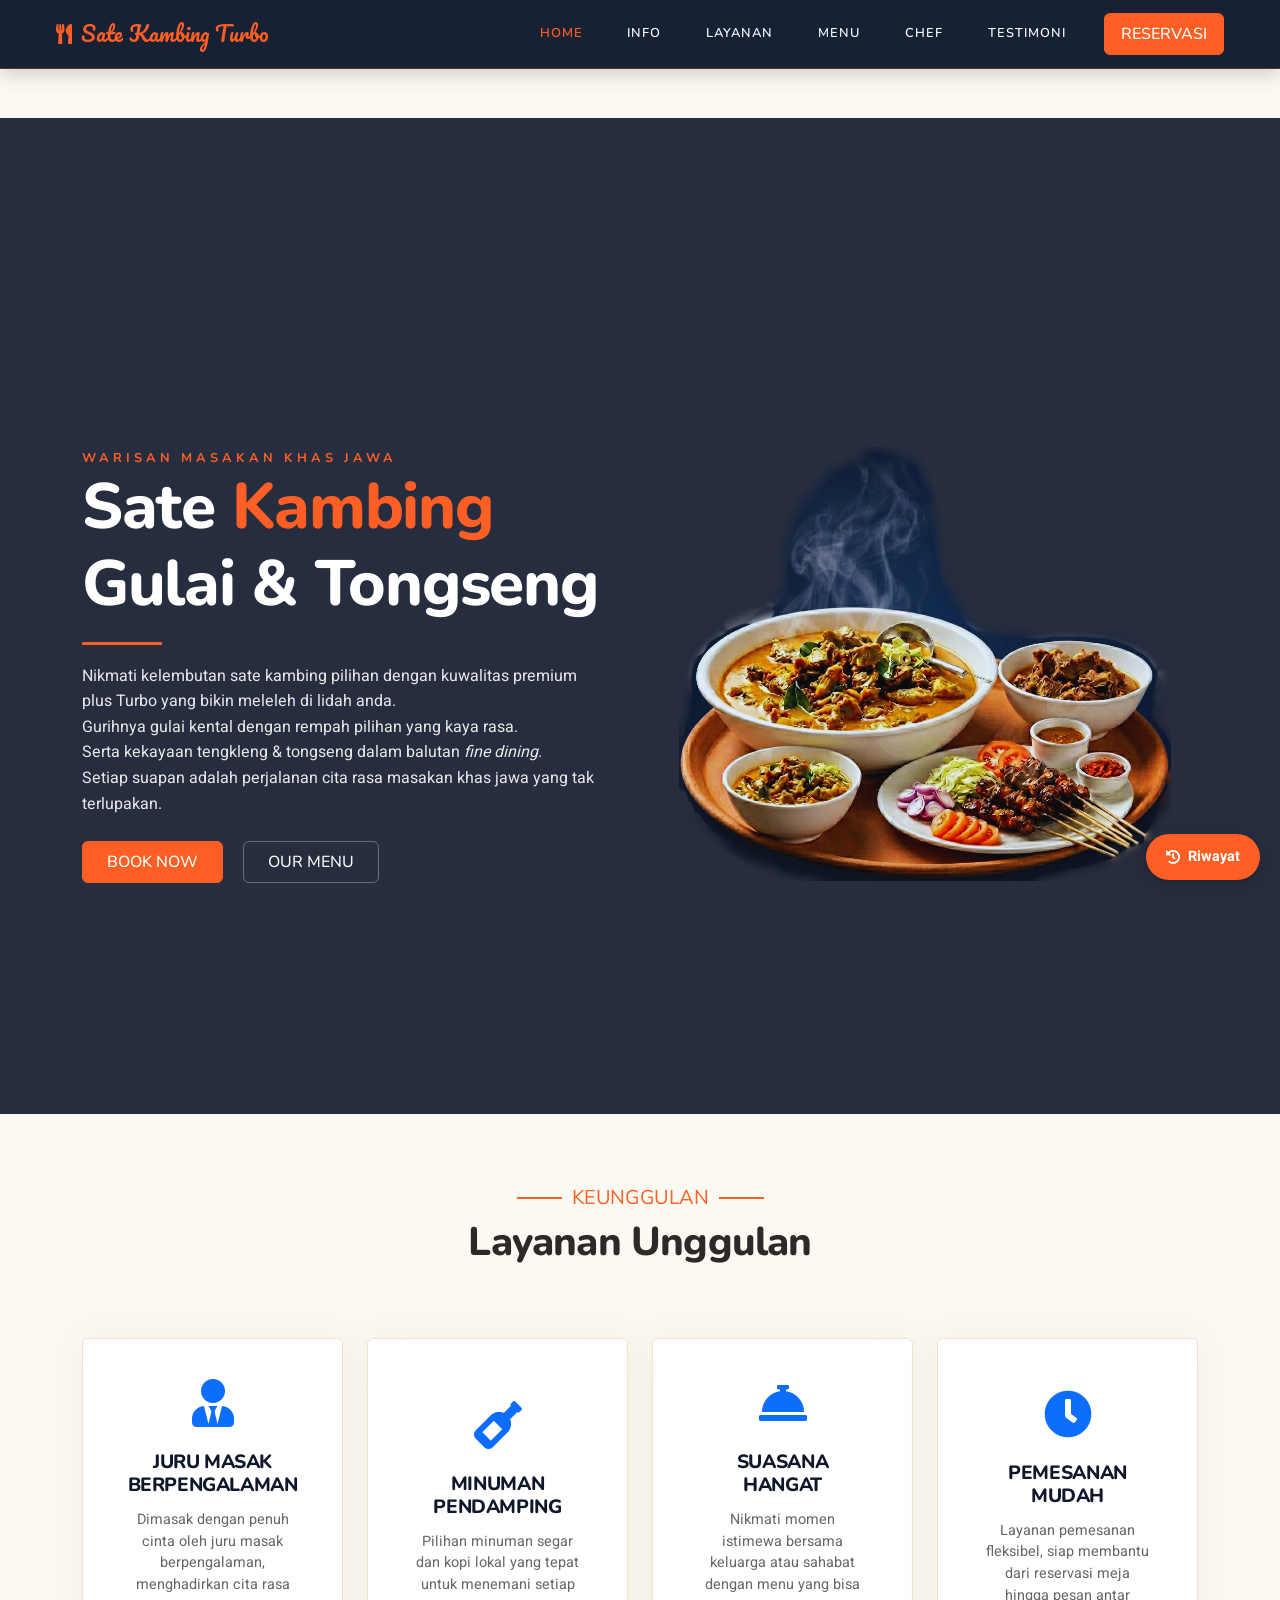
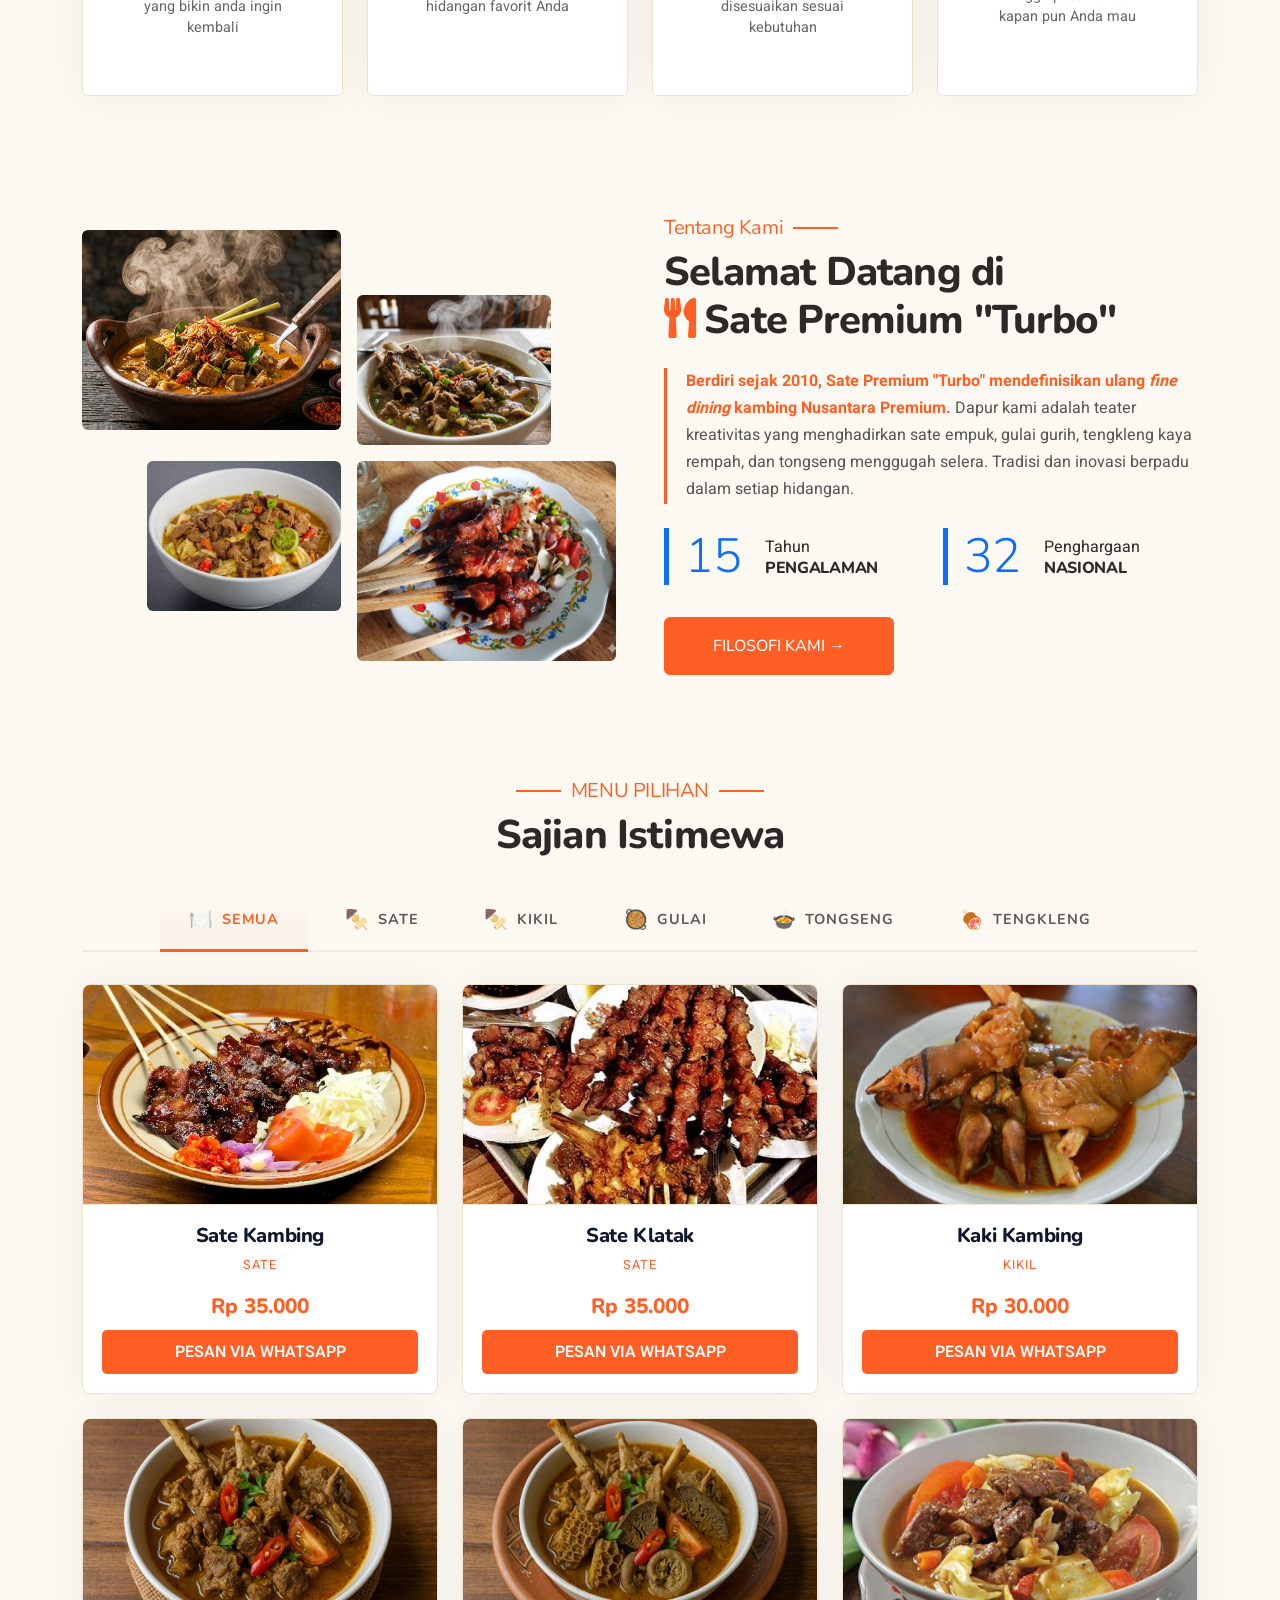
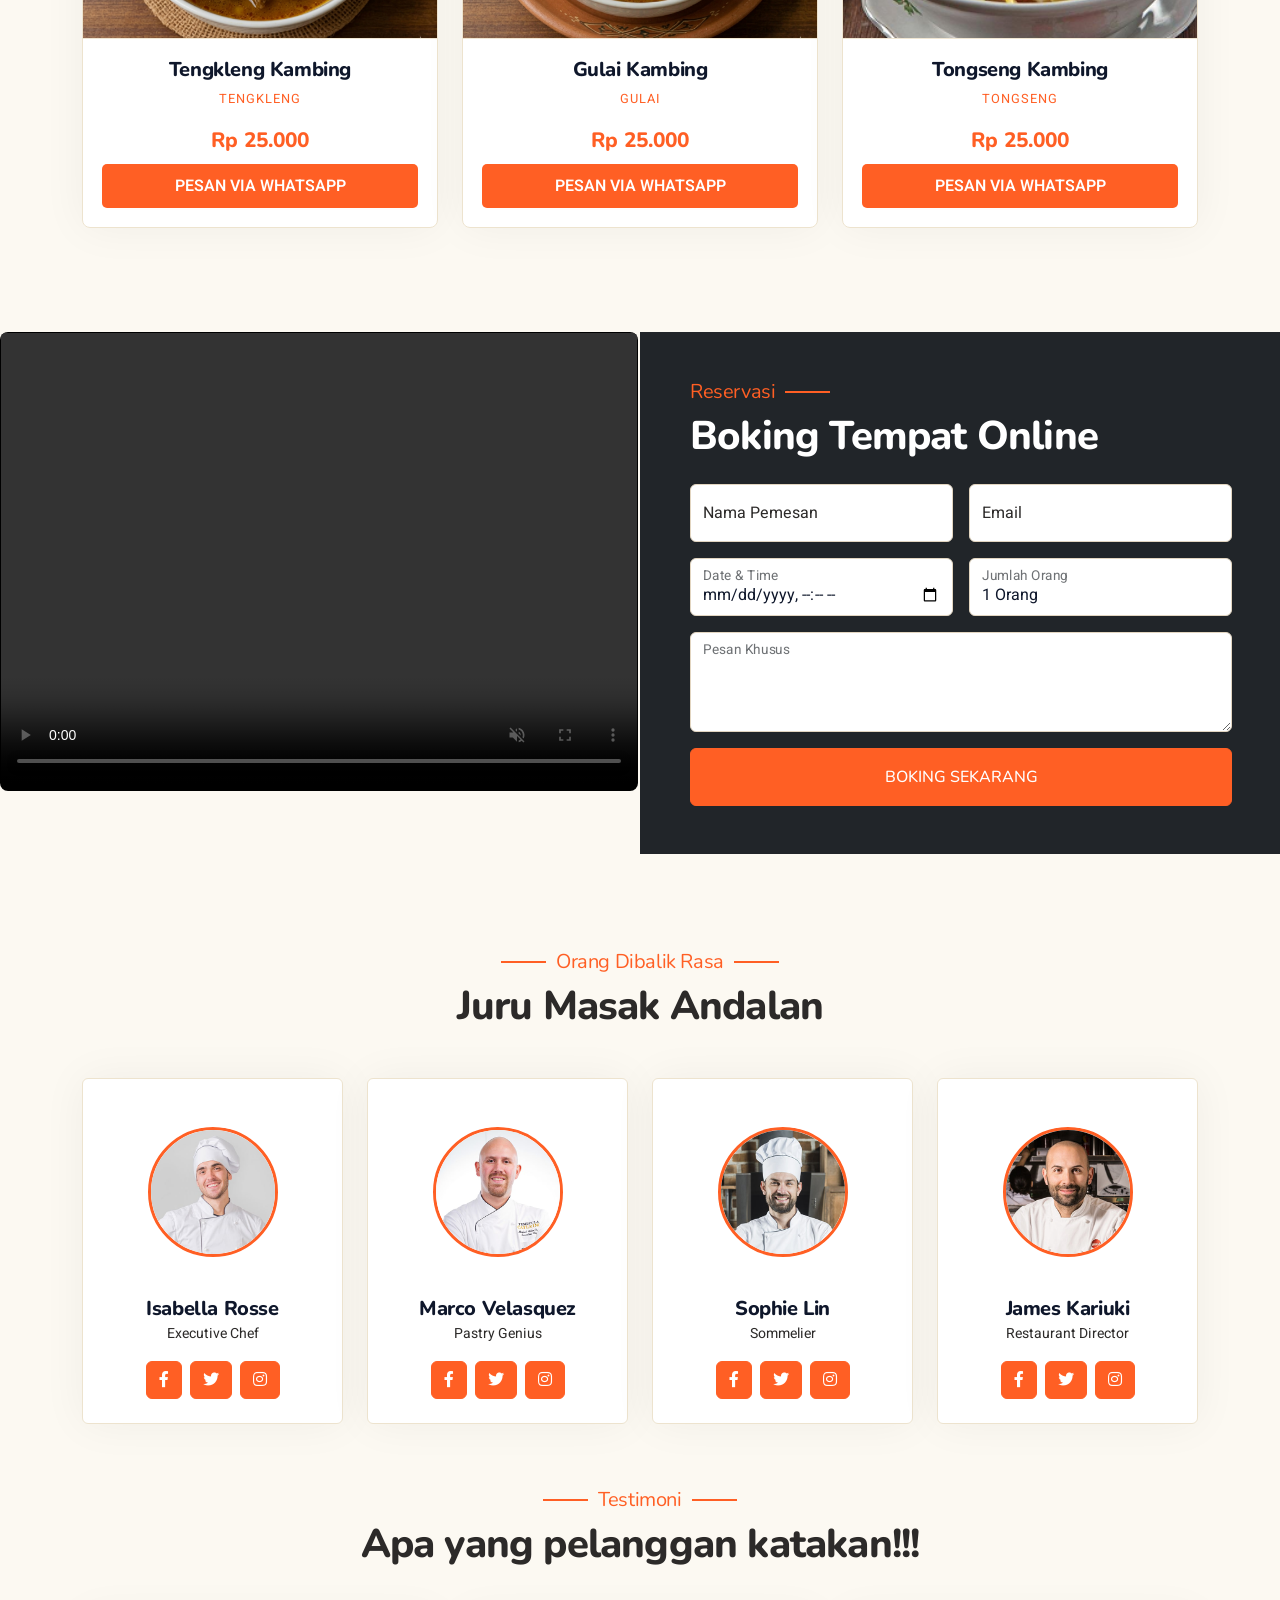
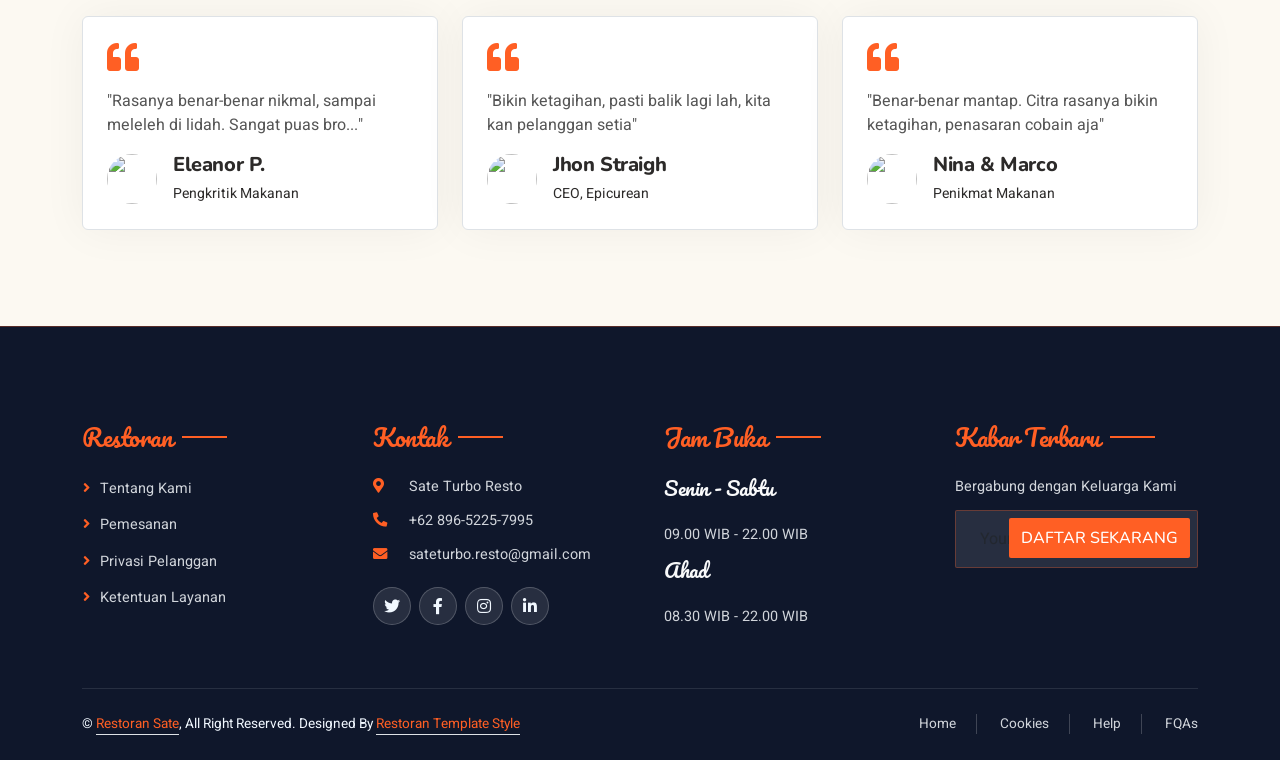
==== commit a891439e: "Update print statement from 'Hello' to 'Goodbye'" ====
--- a/index.html
+++ b/index.html
@@ -48,15 +48,15 @@
 <nav class="luxury-navbar navbar navbar-expand-lg fixed-top">
     <div class="container-fluid px-2 px-md-4">
         <a class="navbar-brand d-flex align-items-center" href="#home">
-            <i class="fa fa-utensils me-1 text-primary"></i>
-            <span class="brand-text">Sate Turbo</span>
+            <i class="fa fa-utensils me-1"></i>
+            <span class="brand-text">Sate Kambing Turbo</span>
         </a>
         <button class="navbar-toggler border-0" type="button" data-bs-toggle="collapse" data-bs-target="#navCollapse">
             <span class="navbar-toggler-icon" style="filter: invert(1);"></span>
         </button>
         <div class="collapse navbar-collapse" id="navCollapse">
             <ul class="navbar-nav ms-auto mb-2 mb-lg-0">
-                <li class="nav-item"><a class="nav-link" href="#home">HOME</a></li>
+                <li class="nav-item"><a class="nav-link active" href="#home">HOME</a></li>
                 <li class="nav-item"><a class="nav-link" href="#about">INFO</a></li>
                 <li class="nav-item"><a class="nav-link" href="#services">LAYANAN</a></li>
                 <li class="nav-item"><a class="nav-link" href="#menu">MENU</a></li>
--- a/css/style.css
+++ b/css/style.css
@@ -21,8 +21,16 @@
     background-color: var(--cream-bg);
     color: var(--text-dark);
     overflow-x: hidden;
-    font-size: 16px; /* Tambahkan ini */
-    line-height: 1.5; /* Tambahkan ini */	
+    font-size: 16px;
+    line-height: 1.5;
+    padding-top: 70px;
+}
+
+@media (max-width: 768px) {
+    body {
+        font-size: 18px;
+        padding-top: 60px;
+    }
 }
 
 /* TYPOGRAPHY */
@@ -112,21 +120,44 @@
     border-color: var(--primary);
 }
 
-/* DARK NAVBAR */
+/* ========== NAVBAR FIXED YANG KOKOH ========== */
 .luxury-navbar {
     background: rgba(15, 23, 43, 0.96);
     backdrop-filter: blur(14px);
     padding: 0.8rem 2rem;
     border-bottom: 1px solid rgba(255,95,36,0.3);
     box-shadow: 0 4px 20px rgba(0,0,0,0.2);
-}
+    position: fixed;
+    top: 0;
+    left: 0;
+    width: 100%;
+    z-index: 1030;
+    transition: all 0.3s ease;
+}
+
+.luxury-navbar .container {
+    max-width: 100%;
+    padding: 0 15px;
+}
+
+/* Navbar Brand */
 .navbar-brand {
+    display: flex;
+    align-items: center;
+    gap: 5px;
+    white-space: nowrap;
+}
+
+.navbar-brand .brand-text {
     font-family: 'Pacifico', cursive;
-    font-size: 1.8rem;
-    font-weight: 400;
+    font-size: 1.3rem;
     color: var(--primary) !important;
 }
-.navbar-brand i { margin-right: 8px; color: var(--primary); }
+
+.navbar-brand i { 
+    color: var(--primary); 
+}
+
 .nav-link {
     font-family: 'Nunito', sans-serif;
     color: var(--light) !important;
@@ -146,7 +177,10 @@
     background-position: center;
     display: flex;
     align-items: center;
-}
+    margin-top: 0;
+    padding-top: 80px;
+}
+
 .hero-heading {
     font-size: 4rem;
     line-height: 1.2;
@@ -340,19 +374,7 @@
     background: linear-gradient(to top, rgba(255,95,36,0.05), transparent);
 }
 
-/* Responsive untuk mobile */
-@media (max-width: 768px) {
-    .tab-btn {
-        padding: 0.6rem 1rem;
-        font-size: 0.75rem;
-        gap: 4px;
-    }
-    .tab-btn span {
-        font-size: 1rem;
-    }
-}
-
-/* ========== MODAL MODERN & ELEGAN (UKURAN KECIL UNTUK HP) ========== */
+/* ========== MODAL MODERN & ELEGAN ========== */
 .modal {
     position: fixed;
     top: 0;
@@ -400,7 +422,7 @@
     }
 }
 
-/* Header Modal lebih kompak */
+/* Header Modal */
 .modal-header {
     background: linear-gradient(135deg, var(--primary), var(--primary-dark));
     padding: 14px 20px;
@@ -428,13 +450,13 @@
     position: absolute;
     top: 12px;
     right: 16px;
-    font-size: 28px;
+    font-size: 24px;
     font-weight: bold;
     cursor: pointer;
     color: white;
     transition: all 0.2s ease;
-    width: 40px;
-    height: 40px;
+    width: 36px;
+    height: 36px;
     display: flex;
     align-items: center;
     justify-content: center;
@@ -448,12 +470,22 @@
     transform: rotate(90deg);
 }
 
-.close:hover {
-    background: rgba(255,255,255,0.3);
+/* Tombol Close Button (button element) */
+.close-btn, .close-history-btn {
+    position: absolute;
+    top: 12px;
+    right: 16px;
+    cursor: pointer;
+    transition: all 0.2s ease;
+    z-index: 10;
+}
+
+.close-btn:hover, .close-history-btn:hover {
+    background: rgba(255,255,255,0.4) !important;
     transform: rotate(90deg);
 }
 
-/* Body Modal lebih padat */
+/* Body Modal */
 .modal-body {
     padding: 18px 20px 22px;
 }
@@ -491,7 +523,7 @@
     font-family: 'Nunito', sans-serif;
 }
 
-/* Quantity Wrapper lebih kecil */
+/* Quantity Wrapper */
 .quantity-wrapper {
     display: flex;
     align-items: center;
@@ -531,7 +563,7 @@
     font-family: 'Nunito', sans-serif;
 }
 
-/* Textarea lebih kecil */
+/* Textarea */
 .modal-body textarea {
     width: 100%;
     padding: 10px 12px;
@@ -549,7 +581,7 @@
     box-shadow: 0 0 0 3px rgba(255, 95, 36, 0.2);
 }
 
-/* Total Harga lebih kompak */
+/* Total Harga */
 .modal-total {
     background: linear-gradient(135deg, #fff8f0, #fff0e6);
     padding: 10px 12px;
@@ -575,7 +607,7 @@
     font-family: 'Nunito', sans-serif;
 }
 
-/* Tombol Kirim lebih kecil */
+/* Tombol Kirim */
 .btn-send {
     background: linear-gradient(135deg, #25D366, #128C7E);
     color: white;
@@ -776,6 +808,7 @@
     color: var(--primary);
 }
 
+/* Tombol Back to Top */
 .back-to-top {
     position: fixed;
     bottom: 85px;
@@ -805,27 +838,32 @@
     transform: translateY(-3px);
 }
 
-/* ========== RESPONSIVE UNTUK HP ========== */
+/* Section Scroll Margin */
+section[id] {
+    scroll-margin-top: 80px;
+}
+
 @media (max-width: 768px) {
-    /* Perbaiki Navbar untuk HP */
+    section[id] {
+        scroll-margin-top: 70px;
+    }
+}
+
+/* ========== RESPONSIVE UNTUK HP (FONT LEBIH BESAR & NAVBAR RAPI) ========== */
+@media (max-width: 768px) {
+    /* Perbaiki Navbar */
     .luxury-navbar {
         padding: 0.5rem 0.8rem;
     }
     
-    .navbar-brand {
-        font-size: 1.1rem;
-        white-space: nowrap;
-        overflow: hidden;
-        text-overflow: ellipsis;
-        max-width: 60%;
+    .navbar-brand .brand-text {
+        font-size: 0.9rem;
     }
     
     .navbar-brand i {
-        font-size: 1rem;
-        margin-right: 5px;
-    }
-    
-    /* Tombol toggle navbar (hamburger menu) */
+        font-size: 0.9rem;
+    }
+    
     .navbar-toggler {
         padding: 0.25rem 0.5rem;
         font-size: 1rem;
@@ -836,50 +874,34 @@
         height: 1.2rem;
     }
     
+    .navbar-collapse {
+        background: rgba(15, 23, 43, 0.98);
+        backdrop-filter: blur(14px);
+        padding: 15px;
+        border-radius: 8px;
+        margin-top: 10px;
+        max-height: 80vh;
+        overflow-y: auto;
+    }
+    
     .nav-link {
         margin: 0.3rem 0;
         font-size: 0.85rem;
-        padding: 0.5rem;
+        padding: 8px 0;
         text-align: left;
     }
     
-    /* Tombol Reservasi di navbar */
     .navbar .btn-primary {
-        display: inline-block;
-        width: auto;
+        margin-top: 10px;
+        width: 100%;
         text-align: center;
-        margin-top: 0;
-        margin-left: auto;
-        padding: 6px 12px;
-        font-size: 0.75rem;
-    }
-    
-    /* Container navbar */
-    .container {
-        padding-left: 10px;
-        padding-right: 10px;
-    }
-}
-
-/* Navbar Brand */
-.navbar-brand {
-    display: flex;
-    align-items: center;
-    gap: 5px;
-}
-
-.navbar-brand .brand-text {
-    font-family: 'Pacifico', cursive;
-    font-size: 1.5rem;
-}
-
-@media (max-width: 768px) {
-    .navbar-brand .brand-text {
-        font-size: 0.9rem;
-    }
-}
-    
-    /* Hero section HP */
+    }
+    
+    /* Hero section */
+    .hero-luxury {
+        padding-top: 70px;
+    }
+    
     .hero-heading {
         font-size: 2.2rem !important;
     }
@@ -894,26 +916,21 @@
     }
     
     .btn {
-        font-size: 1rem;
+        font-size: 0.9rem;
         padding: 10px 20px;
     }
     
     /* Section title */
     .section-title {
-        font-size: 1.8rem !important;
+        font-size: 1.5rem !important;
     }
     
     .section-subhead {
         font-size: 0.9rem;
     }
     
-    /* Section headings */
     h1 {
         font-size: 1.8rem;
-    }
-    
-    h2, .section-title {
-        font-size: 1.5rem;
     }
     
     /* Service cards */
@@ -1020,6 +1037,10 @@
         font-size: 0.85rem;
     }
     
+    .footer .btn-link::before {
+        display: none;
+    }
+    
     .footer p {
         font-size: 0.85rem;
     }
@@ -1042,15 +1063,15 @@
     }
     
     .modal-header h3 {
-        font-size: 1.1rem;
+        font-size: 1rem;
     }
     
     .modal-body {
-        padding: 18px;
+        padding: 15px;
     }
     
     .modal-body label {
-        font-size: 0.75rem;
+        font-size: 0.7rem;
         margin-top: 12px;
     }
     
@@ -1088,13 +1109,33 @@
         right: 20px !important;
         padding: 10px 16px !important;
         font-size: 0.8rem !important;
+        z-index: 999 !important;
     }
     
     .back-to-top {
-        bottom: 75px !important;
+        bottom: 85px !important;
+        right: 20px !important;
         width: 40px !important;
         height: 40px !important;
-    }
-}
-
-html { scroll-behavior: smooth; }
+        z-index: 998 !important;
+    }
+}
+
+/* ========== SCROLL BAR CUSTOM ========== */
+::-webkit-scrollbar {
+    width: 8px;
+}
+
+::-webkit-scrollbar-track {
+    background: #f1f1f1;
+    border-radius: 10px;
+}
+
+::-webkit-scrollbar-thumb {
+    background: var(--primary);
+    border-radius: 10px;
+}
+
+::-webkit-scrollbar-thumb:hover {
+    background: var(--primary-dark);
+}
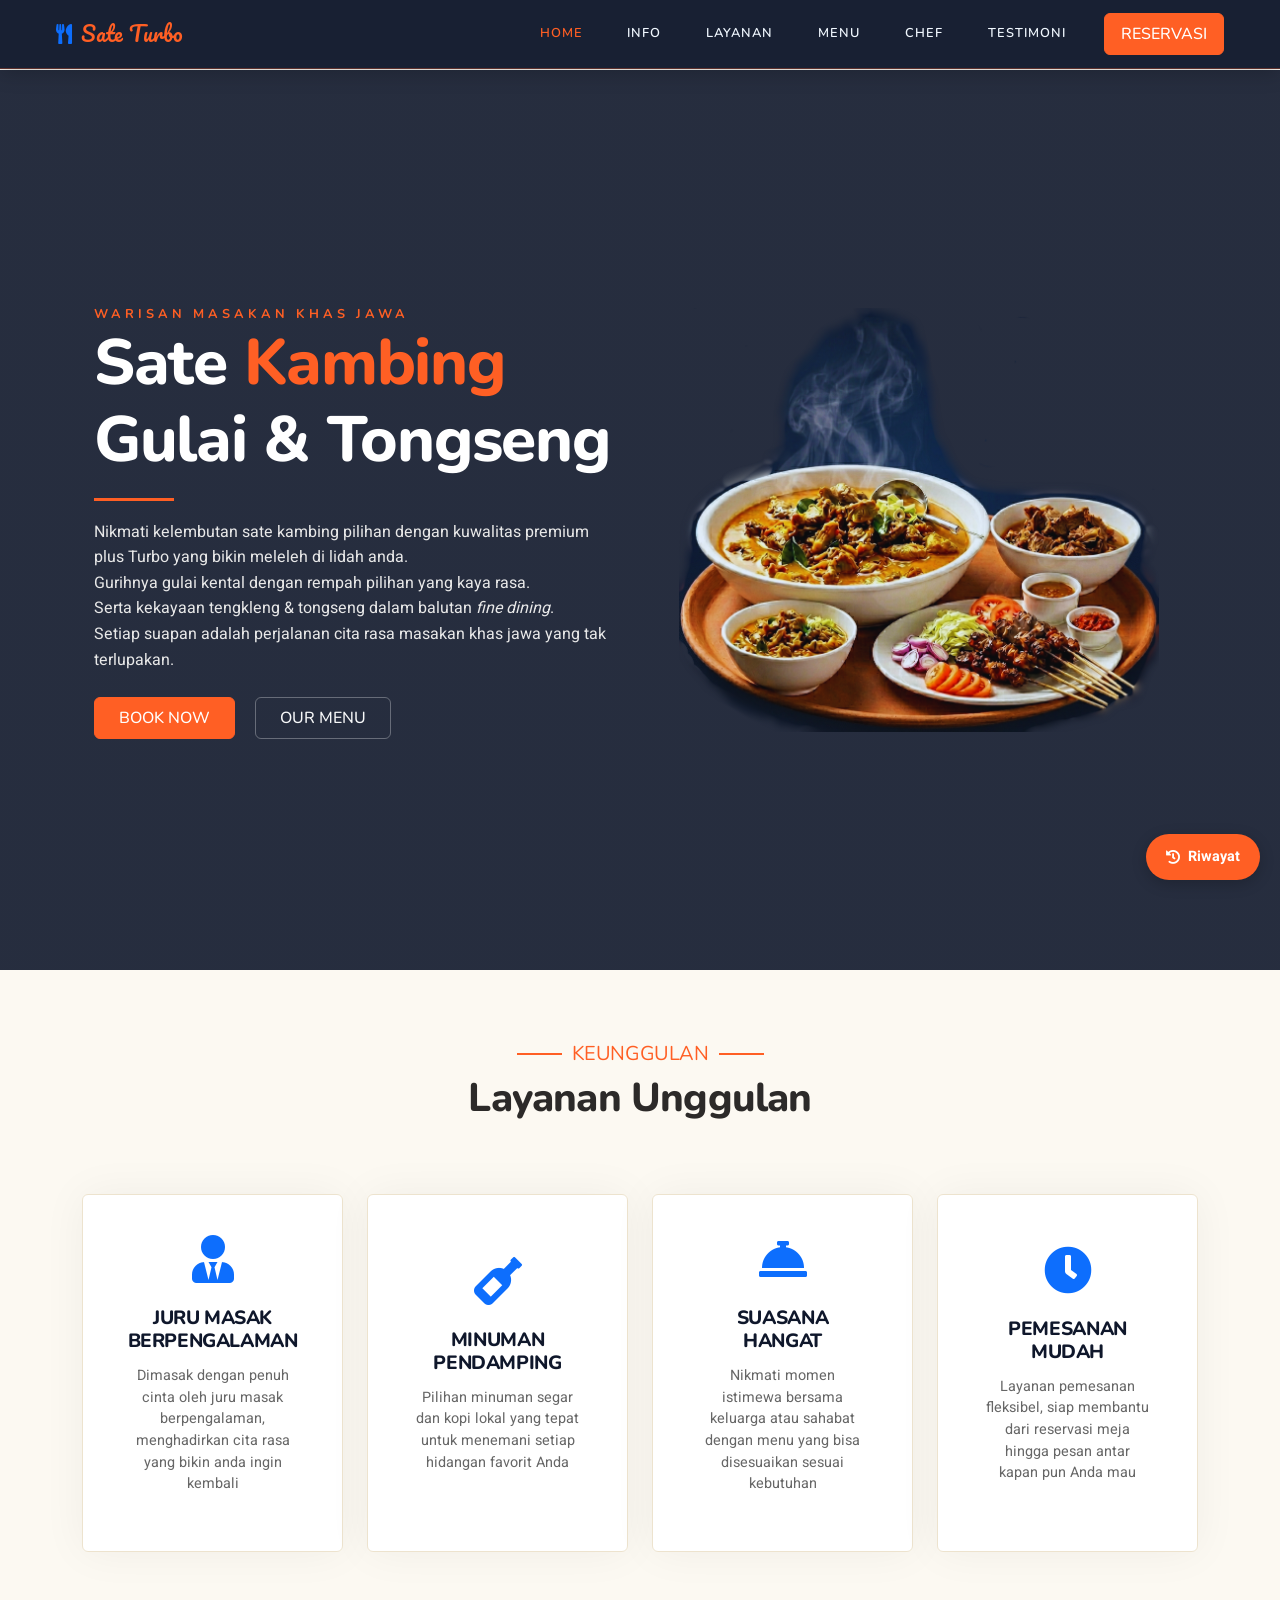
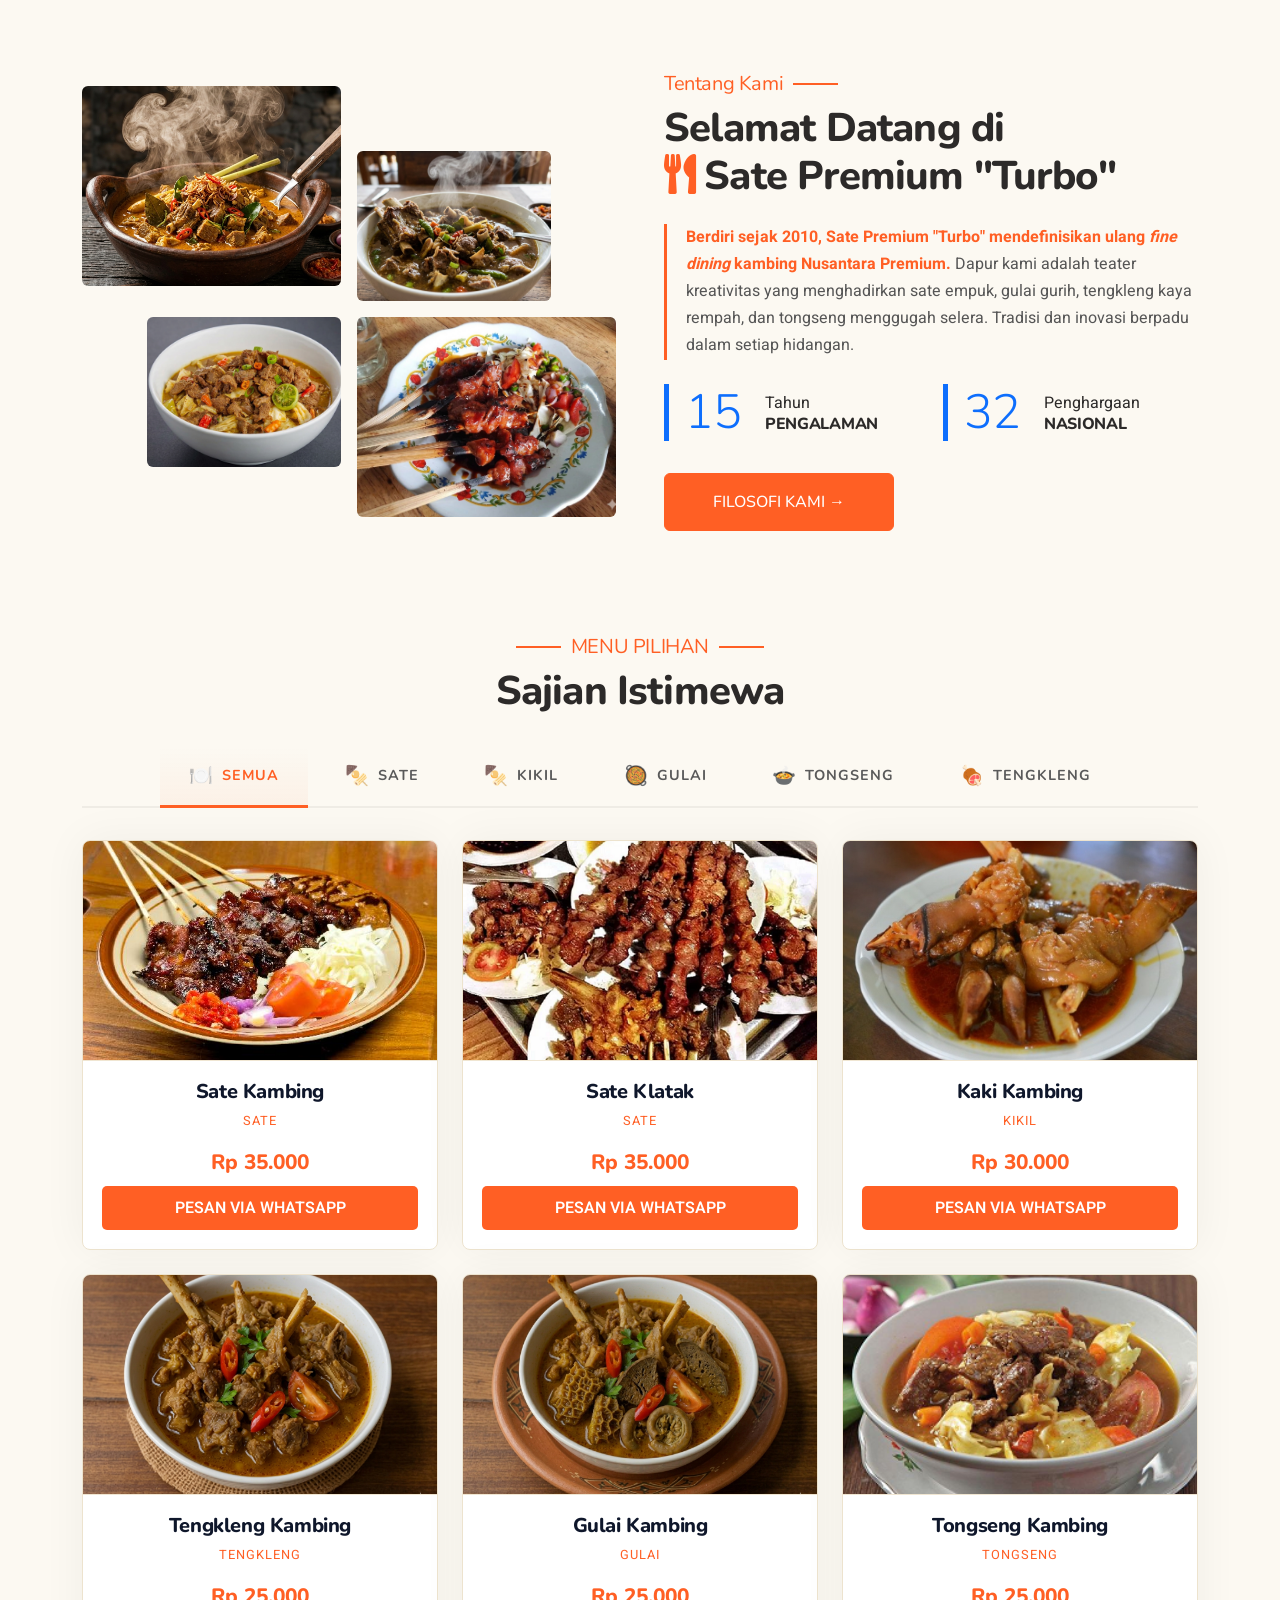
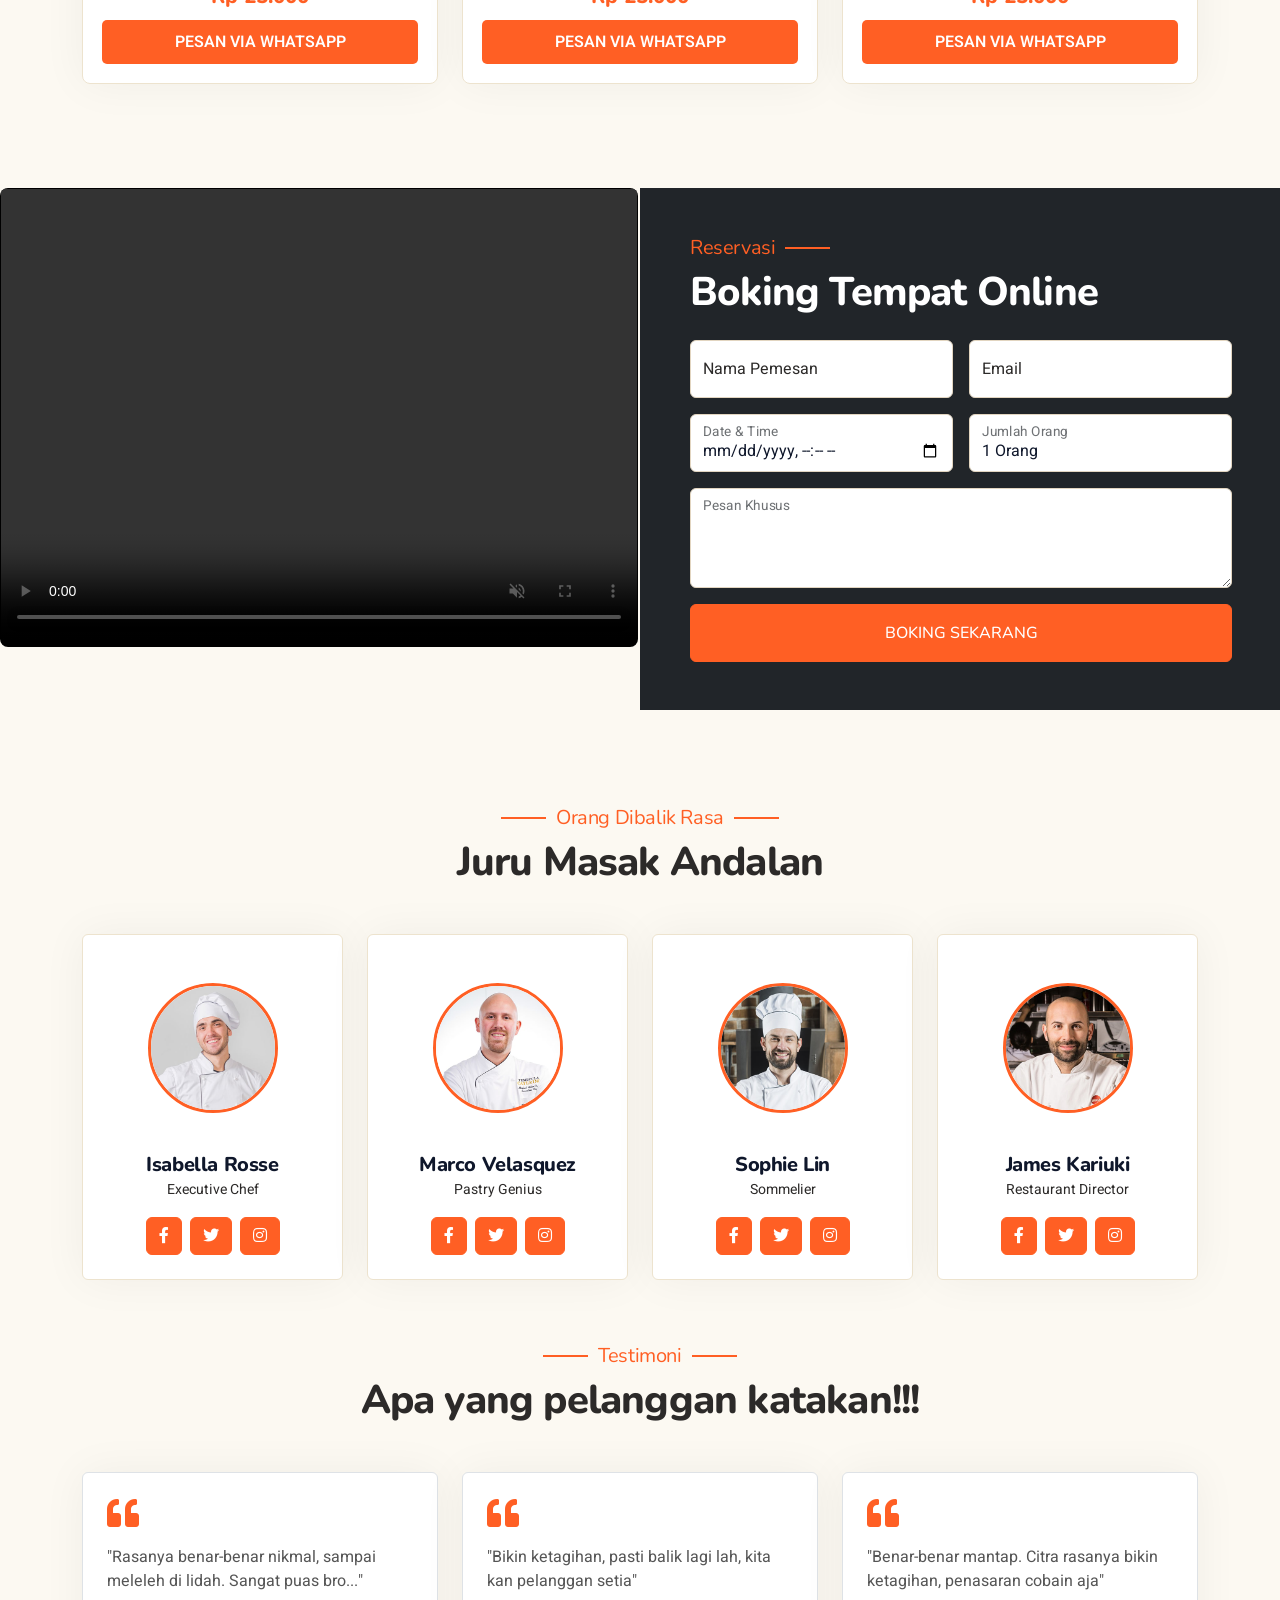
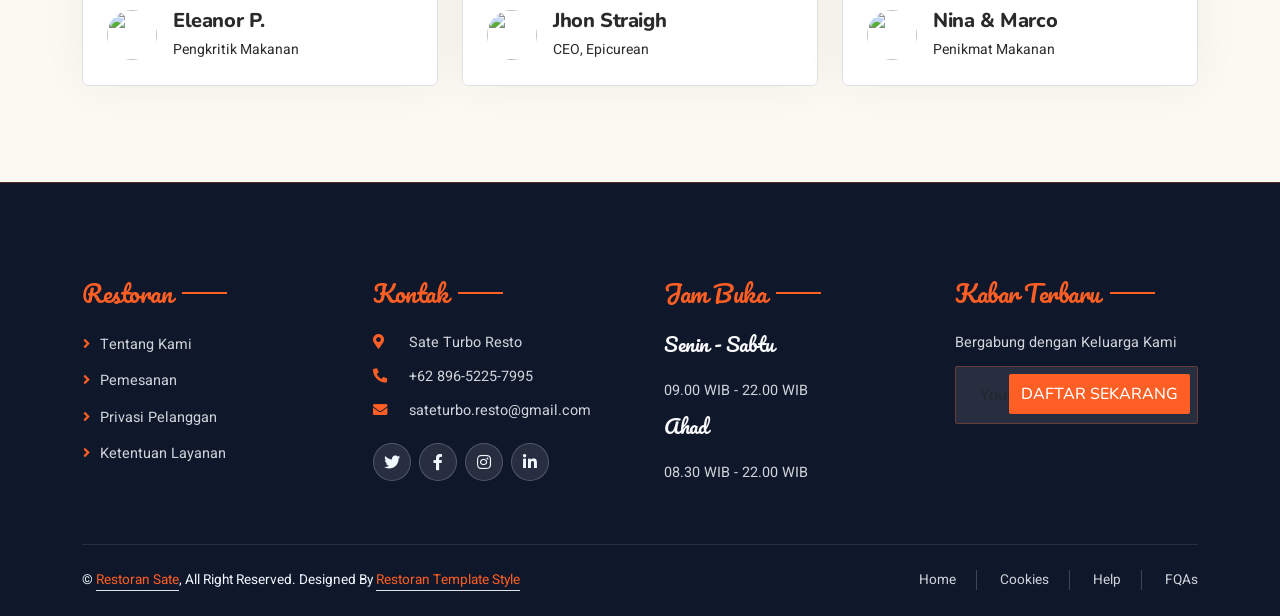
==== commit e0473877: "Add files via upload" ====
--- a/index.html
+++ b/index.html
@@ -48,15 +48,15 @@
 <nav class="luxury-navbar navbar navbar-expand-lg fixed-top">
     <div class="container-fluid px-2 px-md-4">
         <a class="navbar-brand d-flex align-items-center" href="#home">
-            <i class="fa fa-utensils me-1"></i>
-            <span class="brand-text">Sate Kambing Turbo</span>
+            <i class="fa fa-utensils me-1 text-primary"></i>
+            <span class="brand-text">Sate Turbo</span>
         </a>
         <button class="navbar-toggler border-0" type="button" data-bs-toggle="collapse" data-bs-target="#navCollapse">
             <span class="navbar-toggler-icon" style="filter: invert(1);"></span>
         </button>
         <div class="collapse navbar-collapse" id="navCollapse">
             <ul class="navbar-nav ms-auto mb-2 mb-lg-0">
-                <li class="nav-item"><a class="nav-link active" href="#home">HOME</a></li>
+                <li class="nav-item"><a class="nav-link" href="#home">HOME</a></li>
                 <li class="nav-item"><a class="nav-link" href="#about">INFO</a></li>
                 <li class="nav-item"><a class="nav-link" href="#services">LAYANAN</a></li>
                 <li class="nav-item"><a class="nav-link" href="#menu">MENU</a></li>
@@ -69,8 +69,9 @@
 </nav>
 
 <!-- HERO SECTION -->
-<section id="home" class="hero-luxury pt-5 mt-5">
-    <div class="container pt-5">
+<!-- HERO SECTION -->
+<section id="home" class="hero-luxury">
+    <div class="container">
         <div class="row align-items-center min-vh-100">
             <div class="col-lg-6" data-aos="fade-up">
                 <span class="section-subhead">WARISAN MASAKAN KHAS JAWA</span>
@@ -546,4 +547,4 @@
 
 <a href="#" class="btn btn-lg btn-primary btn-lg-square back-to-top" id="backToTop"><i class="bi bi-arrow-up"></i></a>
 </body>
-</html>
+</html>
--- a/css/style.css
+++ b/css/style.css
@@ -120,7 +120,7 @@
     border-color: var(--primary);
 }
 
-/* ========== NAVBAR FIXED YANG KOKOH ========== */
+/* ========== NAVBAR FIXED ========== */
 .luxury-navbar {
     background: rgba(15, 23, 43, 0.96);
     backdrop-filter: blur(14px);
@@ -169,16 +169,28 @@
 }
 .nav-link:hover, .nav-link.active { color: var(--primary) !important; }
 
-/* DARK HERO SECTION */
+/* ========== HERO SECTION ========== */
 .hero-luxury {
-    min-height: 100vh;
+    min-height: calc(100vh - 70px);
     background: linear-gradient(rgba(15, 23, 43, .9), rgba(15, 23, 43, .9)), url('https://images.pexels.com/photos/260922/pexels-photo-260922.jpeg?auto=compress&cs=tinysrgb&w=1600');
     background-size: cover;
     background-position: center;
     display: flex;
     align-items: center;
     margin-top: 0;
-    padding-top: 80px;
+    padding-top: 0;
+    padding-bottom: 0;
+}
+
+.hero-luxury .container {
+    padding-top: 0;
+    padding-bottom: 0;
+}
+
+.hero-luxury .row {
+    margin: 0;
+    min-height: auto;
+    padding: 40px 0;
 }
 
 .hero-heading {
@@ -205,7 +217,7 @@
     border-radius: 8px;
 }
 
-/* SERVICE CARDS */
+/* ========== SERVICE CARDS ========== */
 .service-card {
     background: #FFFFFF;
     border: 1px solid #EDE3CE;
@@ -246,7 +258,7 @@
     margin-bottom: 0; 
 }
 
-/* About Section */
+/* ========== ABOUT SECTION ========== */
 .about-description {
     font-size: 1rem;
     line-height: 1.7;
@@ -322,13 +334,12 @@
     transform: translateY(-2px);
 }
 
-/* Filter dropdown */
+/* ========== FILTER TABS ========== */
 .filter-section {
     margin: 2rem 0;
     text-align: center;
 }
 
-/* Tabsheet filter ala restoran mewah */
 .category-tabs {
     display: flex;
     flex-wrap: wrap;
@@ -445,7 +456,7 @@
     font-size: 1.2rem;
 }
 
-/* Tombol Close Modal */
+/* Tombol Close */
 .close, .close-history {
     position: absolute;
     top: 12px;
@@ -470,27 +481,11 @@
     transform: rotate(90deg);
 }
 
-/* Tombol Close Button (button element) */
-.close-btn, .close-history-btn {
-    position: absolute;
-    top: 12px;
-    right: 16px;
-    cursor: pointer;
-    transition: all 0.2s ease;
-    z-index: 10;
-}
-
-.close-btn:hover, .close-history-btn:hover {
-    background: rgba(255,255,255,0.4) !important;
-    transform: rotate(90deg);
-}
-
 /* Body Modal */
 .modal-body {
     padding: 18px 20px 22px;
 }
 
-/* Label Styling */
 .modal-body label {
     display: block;
     font-family: 'Nunito', sans-serif;
@@ -507,7 +502,6 @@
     margin-top: 0;
 }
 
-/* Product Display Box */
 .product-display-box {
     background: #f8f8f8;
     padding: 10px 12px;
@@ -563,7 +557,6 @@
     font-family: 'Nunito', sans-serif;
 }
 
-/* Textarea */
 .modal-body textarea {
     width: 100%;
     padding: 10px 12px;
@@ -581,7 +574,6 @@
     box-shadow: 0 0 0 3px rgba(255, 95, 36, 0.2);
 }
 
-/* Total Harga */
 .modal-total {
     background: linear-gradient(135deg, #fff8f0, #fff0e6);
     padding: 10px 12px;
@@ -607,7 +599,6 @@
     font-family: 'Nunito', sans-serif;
 }
 
-/* Tombol Kirim */
 .btn-send {
     background: linear-gradient(135deg, #25D366, #128C7E);
     color: white;
@@ -632,11 +623,7 @@
     box-shadow: 0 10px 20px rgba(37, 211, 102, 0.3);
 }
 
-.btn-send i {
-    font-size: 1rem;
-}
-
-/* History Item */
+/* ========== HISTORY ITEM ========== */
 .history-item {
     background: #f9f9f9;
     border-left: 4px solid var(--primary);
@@ -650,16 +637,19 @@
     color: #666;
 }
 
-/* Reservation Form */
+/* ========== RESERVATION FORM ========== */
 .form-control, .form-select {
     background: #FFFFFF;
     border: 1px solid #E2D5C0;
     color: var(--dark);
     font-family: 'Heebo', sans-serif;
 }
-.form-control:focus, .form-select:focus { border-color: var(--primary); box-shadow: 0 0 0 2px rgba(255,95,36,0.2); }
-
-/* Team Cards */
+.form-control:focus, .form-select:focus { 
+    border-color: var(--primary); 
+    box-shadow: 0 0 0 2px rgba(255,95,36,0.2); 
+}
+
+/* ========== TEAM CARDS ========== */
 .team-card {
     background: #FFFFFF;
     text-align: center;
@@ -670,11 +660,26 @@
     box-shadow: 0 0 45px rgba(0,0,0,0.05);
     border: 1px solid #EDE3CE;
 }
-.team-card:hover { transform: translateY(-5px); border-color: var(--primary);}
-.team-card h5 { font-family: 'Nunito', sans-serif; font-weight: 800; color: var(--dark); margin-top: 0.5rem;}
-.team-img { width: 130px; height: 130px; border-radius: 50%; object-fit: cover; border: 3px solid var(--primary); margin-bottom: 1rem;}
-
-/* Testimonials */
+.team-card:hover { 
+    transform: translateY(-5px); 
+    border-color: var(--primary);
+}
+.team-card h5 { 
+    font-family: 'Nunito', sans-serif; 
+    font-weight: 800; 
+    color: var(--dark); 
+    margin-top: 0.5rem;
+}
+.team-img { 
+    width: 130px; 
+    height: 130px; 
+    border-radius: 50%; 
+    object-fit: cover; 
+    border: 3px solid var(--primary); 
+    margin-bottom: 1rem;
+}
+
+/* ========== TESTIMONIALS ========== */
 .testimonial-card-light {
     background: #FFFFFF;
     border-radius: 8px;
@@ -686,7 +691,7 @@
 .testimonial-card-light i { color: var(--primary); }
 .testimonial-card-light p { font-family: 'Heebo', sans-serif; color: #555; }
 
-/* FOOTER */
+/* ========== FOOTER ========== */
 .footer {
     background: var(--dark);
     color: var(--light);
@@ -808,7 +813,7 @@
     color: var(--primary);
 }
 
-/* Tombol Back to Top */
+/* ========== BACK TO TOP ========== */
 .back-to-top {
     position: fixed;
     bottom: 85px;
@@ -838,20 +843,30 @@
     transform: translateY(-3px);
 }
 
-/* Section Scroll Margin */
+/* ========== SCROLL MARGIN ========== */
 section[id] {
     scroll-margin-top: 80px;
 }
 
+/* ========== SCROLL BAR CUSTOM ========== */
+::-webkit-scrollbar {
+    width: 8px;
+}
+::-webkit-scrollbar-track {
+    background: #f1f1f1;
+    border-radius: 10px;
+}
+::-webkit-scrollbar-thumb {
+    background: var(--primary);
+    border-radius: 10px;
+}
+::-webkit-scrollbar-thumb:hover {
+    background: var(--primary-dark);
+}
+
+/* ========== RESPONSIVE HP (768px KE BAWAH) ========== */
 @media (max-width: 768px) {
-    section[id] {
-        scroll-margin-top: 70px;
-    }
-}
-
-/* ========== RESPONSIVE UNTUK HP (FONT LEBIH BESAR & NAVBAR RAPI) ========== */
-@media (max-width: 768px) {
-    /* Perbaiki Navbar */
+    /* Navbar */
     .luxury-navbar {
         padding: 0.5rem 0.8rem;
     }
@@ -860,13 +875,8 @@
         font-size: 0.9rem;
     }
     
-    .navbar-brand i {
-        font-size: 0.9rem;
-    }
-    
     .navbar-toggler {
         padding: 0.25rem 0.5rem;
-        font-size: 1rem;
     }
     
     .navbar-toggler-icon {
@@ -897,9 +907,9 @@
         text-align: center;
     }
     
-    /* Hero section */
+    /* Hero */
     .hero-luxury {
-        padding-top: 70px;
+        min-height: calc(100vh - 60px);
     }
     
     .hero-heading {
@@ -908,32 +918,18 @@
     
     .hero-tagline {
         font-size: 1rem !important;
-        line-height: 1.5;
     }
     
     .hero-tagline br {
         display: none;
     }
     
-    .btn {
-        font-size: 0.9rem;
-        padding: 10px 20px;
-    }
-    
-    /* Section title */
+    /* Section Title */
     .section-title {
         font-size: 1.5rem !important;
     }
     
-    .section-subhead {
-        font-size: 0.9rem;
-    }
-    
-    h1 {
-        font-size: 1.8rem;
-    }
-    
-    /* Service cards */
+    /* Service Cards */
     .service-card {
         padding: 1.5rem !important;
     }
@@ -946,196 +942,59 @@
         font-size: 1.1rem !important;
     }
     
-    .service-card p {
-        font-size: 0.85rem !important;
-    }
-    
-    /* About section */
-    .about-description {
-        font-size: 0.95rem;
-    }
-    
-    /* Product cards */
-    .product-card {
-        margin-bottom: 1.5rem;
-    }
-    
+    /* Product Cards */
     .product-title {
         font-size: 1.1rem !important;
     }
     
-    .product-category {
-        font-size: 0.75rem;
-    }
-    
     .product-price {
         font-size: 1.2rem !important;
     }
     
     .btn-order {
-        padding: 0.6rem !important;
         font-size: 0.85rem !important;
     }
     
-    /* Tabs filter */
-    .category-tabs {
-        gap: 0.3rem;
-        margin-bottom: 1.5rem;
-    }
-    
+    /* Tabs */
     .tab-btn {
         padding: 0.6rem 1rem !important;
         font-size: 0.75rem !important;
     }
     
-    .tab-btn span {
-        font-size: 0.9rem;
-    }
-    
-    /* Reservation Form */
-    .form-floating label {
-        font-size: 0.85rem;
-    }
-    
-    .form-control, .form-select {
-        font-size: 0.9rem;
-        padding: 0.75rem;
-    }
-    
-    /* Team cards */
-    .team-card h5 {
-        font-size: 1rem;
-    }
-    
-    .team-card small {
-        font-size: 0.8rem;
-    }
-    
-    /* Testimonials */
-    .testimonial-card-light p {
-        font-size: 0.9rem;
-    }
-    
-    .testimonial-card-light h5 {
-        font-size: 0.95rem;
-    }
-    
-    /* Footer */
-    .footer {
-        text-align: center;
-    }
-    
-    .footer h4 {
-        font-size: 1.2rem;
-        margin-top: 1rem;
-    }
-    
-    .footer .btn-link {
-        text-align: center;
-        display: inline-block;
-        margin: 0 8px;
-        font-size: 0.85rem;
-    }
-    
-    .footer .btn-link::before {
-        display: none;
-    }
-    
-    .footer p {
-        font-size: 0.85rem;
-    }
-    
-    .footer .copyright {
-        font-size: 0.75rem;
-    }
-    
-    .footer .footer-menu a {
-        font-size: 0.75rem;
-        margin-right: 10px;
-        padding-right: 10px;
-    }
-    
-    /* Modal untuk HP */
+    /* Modal */
     .modal-content {
-        width: 95%;
-        max-width: 400px;
+        max-width: 95%;
         margin: 10px auto;
-    }
-    
-    .modal-header h3 {
-        font-size: 1rem;
-    }
-    
-    .modal-body {
-        padding: 15px;
-    }
-    
-    .modal-body label {
-        font-size: 0.7rem;
-        margin-top: 12px;
-    }
-    
-    .product-display-box strong {
-        font-size: 0.95rem;
     }
     
     .quantity-btn {
         width: 38px;
         height: 38px;
-        font-size: 1.1rem;
-    }
-    
-    .quantity-input {
-        font-size: 1rem;
-    }
-    
-    .modal-body textarea {
-        font-size: 0.85rem;
-        padding: 8px 10px;
-    }
-    
-    .total-amount {
-        font-size: 1.3rem;
-    }
-    
-    .btn-send {
-        padding: 10px;
-        font-size: 0.85rem;
-    }
-    
-    /* Tombol floating */
+    }
+    
+    /* Tombol Floating */
     #showHistoryBtn {
         bottom: 20px !important;
         right: 20px !important;
-        padding: 10px 16px !important;
-        font-size: 0.8rem !important;
+        padding: 8px 14px !important;
+        font-size: 0.75rem !important;
         z-index: 999 !important;
     }
     
     .back-to-top {
-        bottom: 85px !important;
+        bottom: 80px !important;
         right: 20px !important;
-        width: 40px !important;
-        height: 40px !important;
+        width: 38px !important;
+        height: 38px !important;
         z-index: 998 !important;
     }
-}
-
-/* ========== SCROLL BAR CUSTOM ========== */
-::-webkit-scrollbar {
-    width: 8px;
-}
-
-::-webkit-scrollbar-track {
-    background: #f1f1f1;
-    border-radius: 10px;
-}
-
-::-webkit-scrollbar-thumb {
-    background: var(--primary);
-    border-radius: 10px;
-}
-
-::-webkit-scrollbar-thumb:hover {
-    background: var(--primary-dark);
-}
+    
+    /* Scroll Margin */
+    section[id] {
+        scroll-margin-top: 70px;
+    }
+    
+    body {
+        padding-top: 60px;
+    }
+}
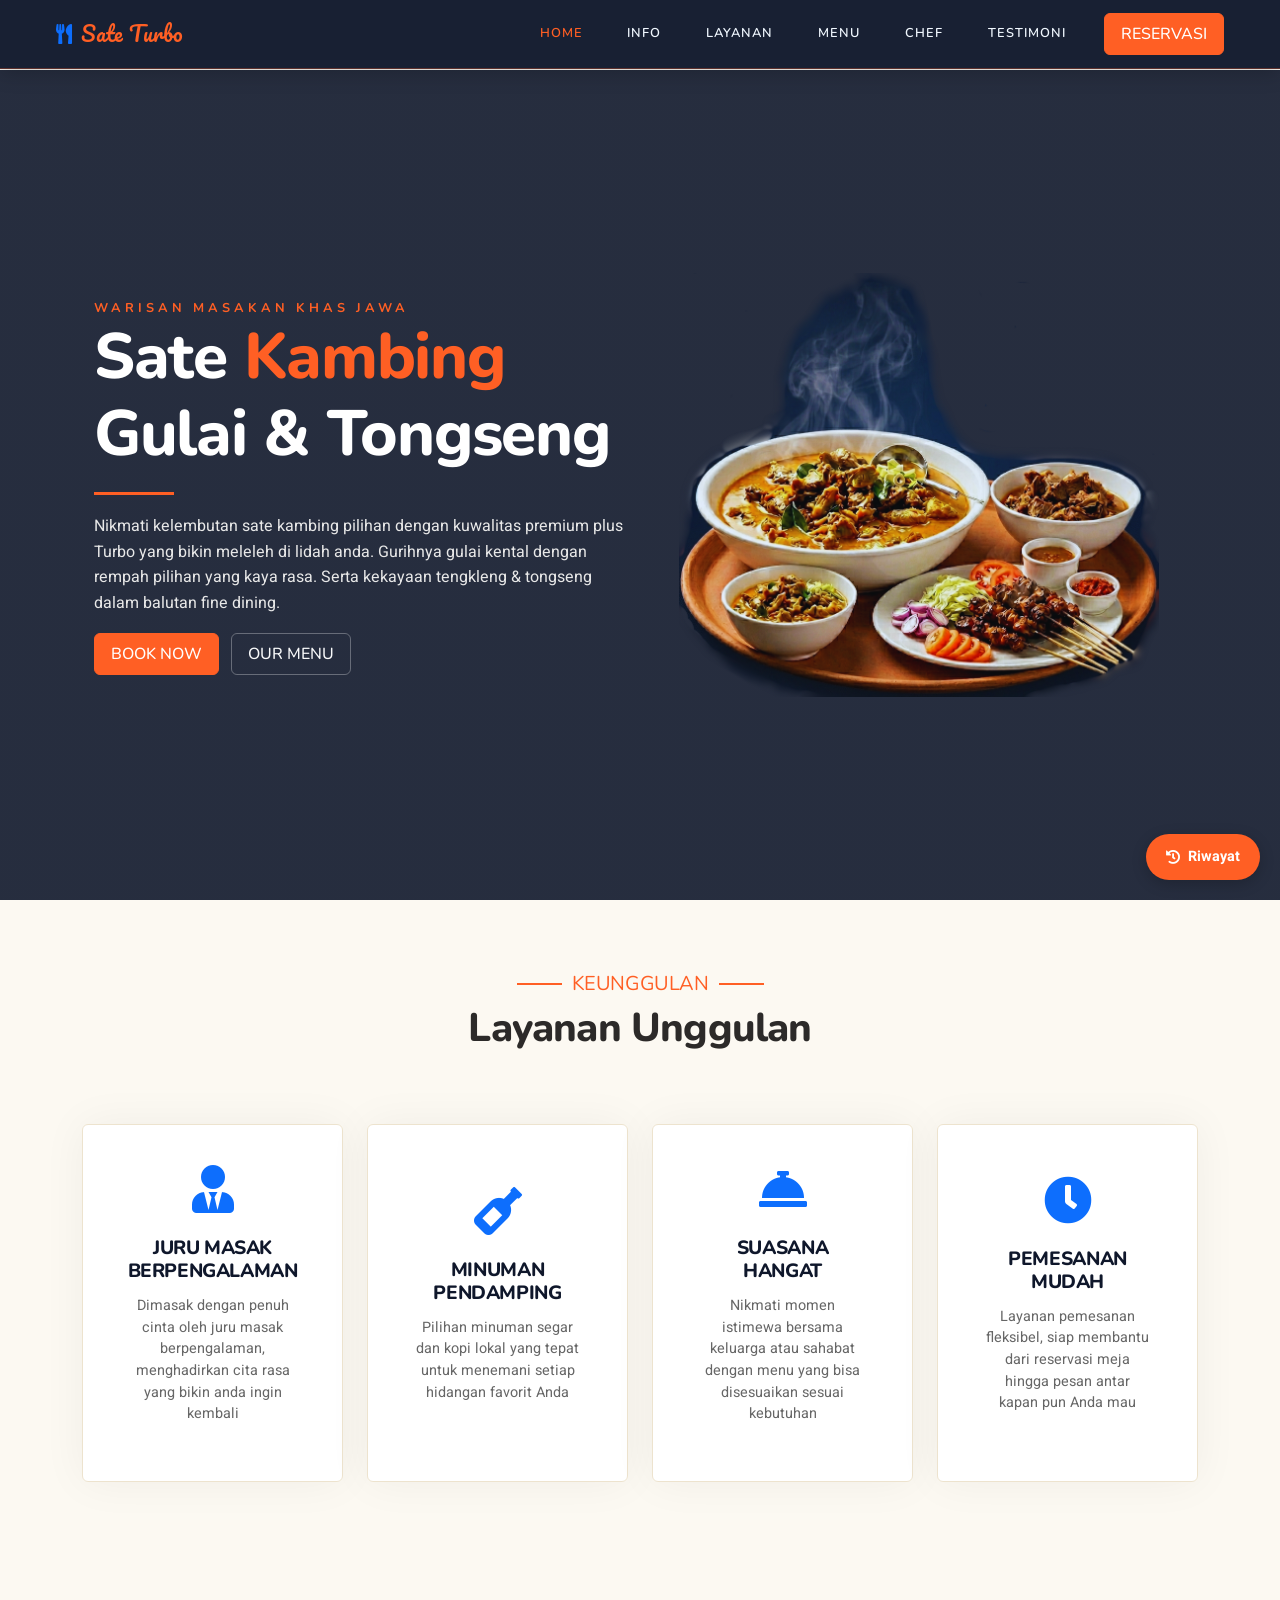
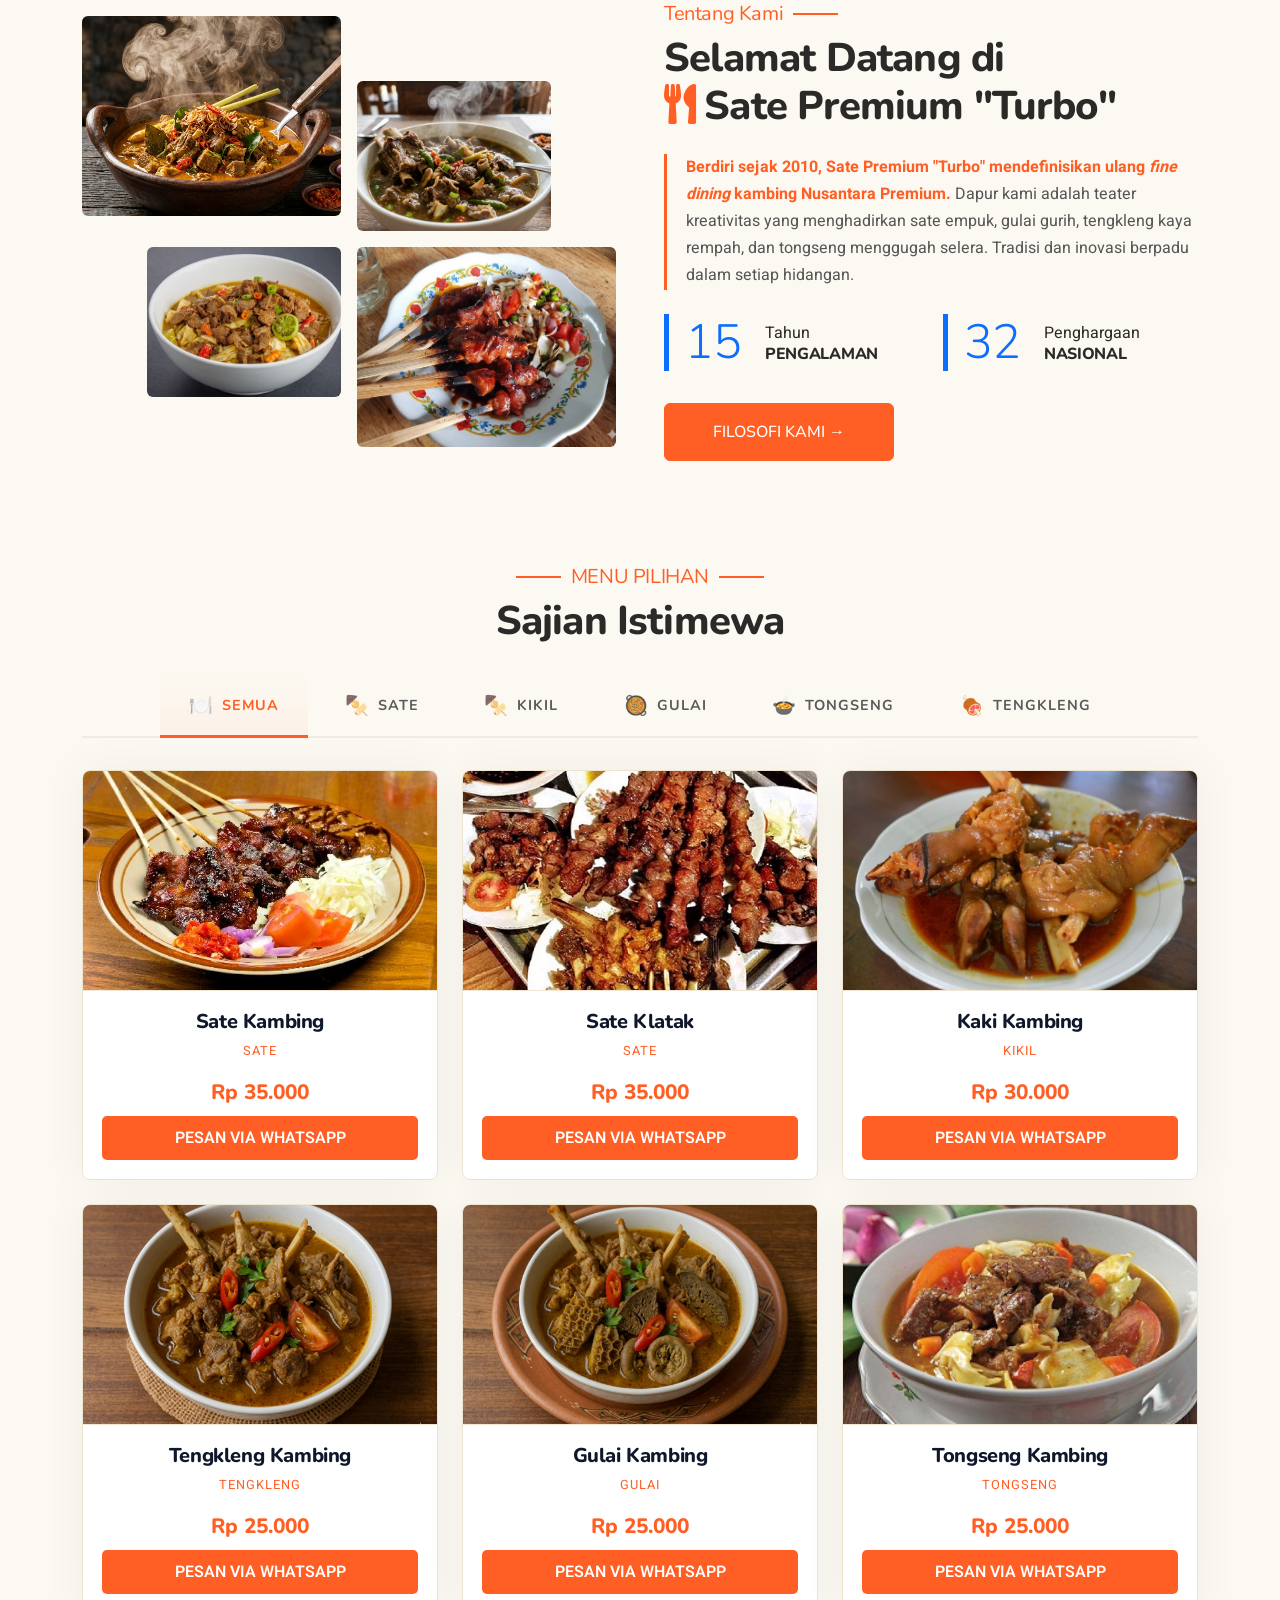
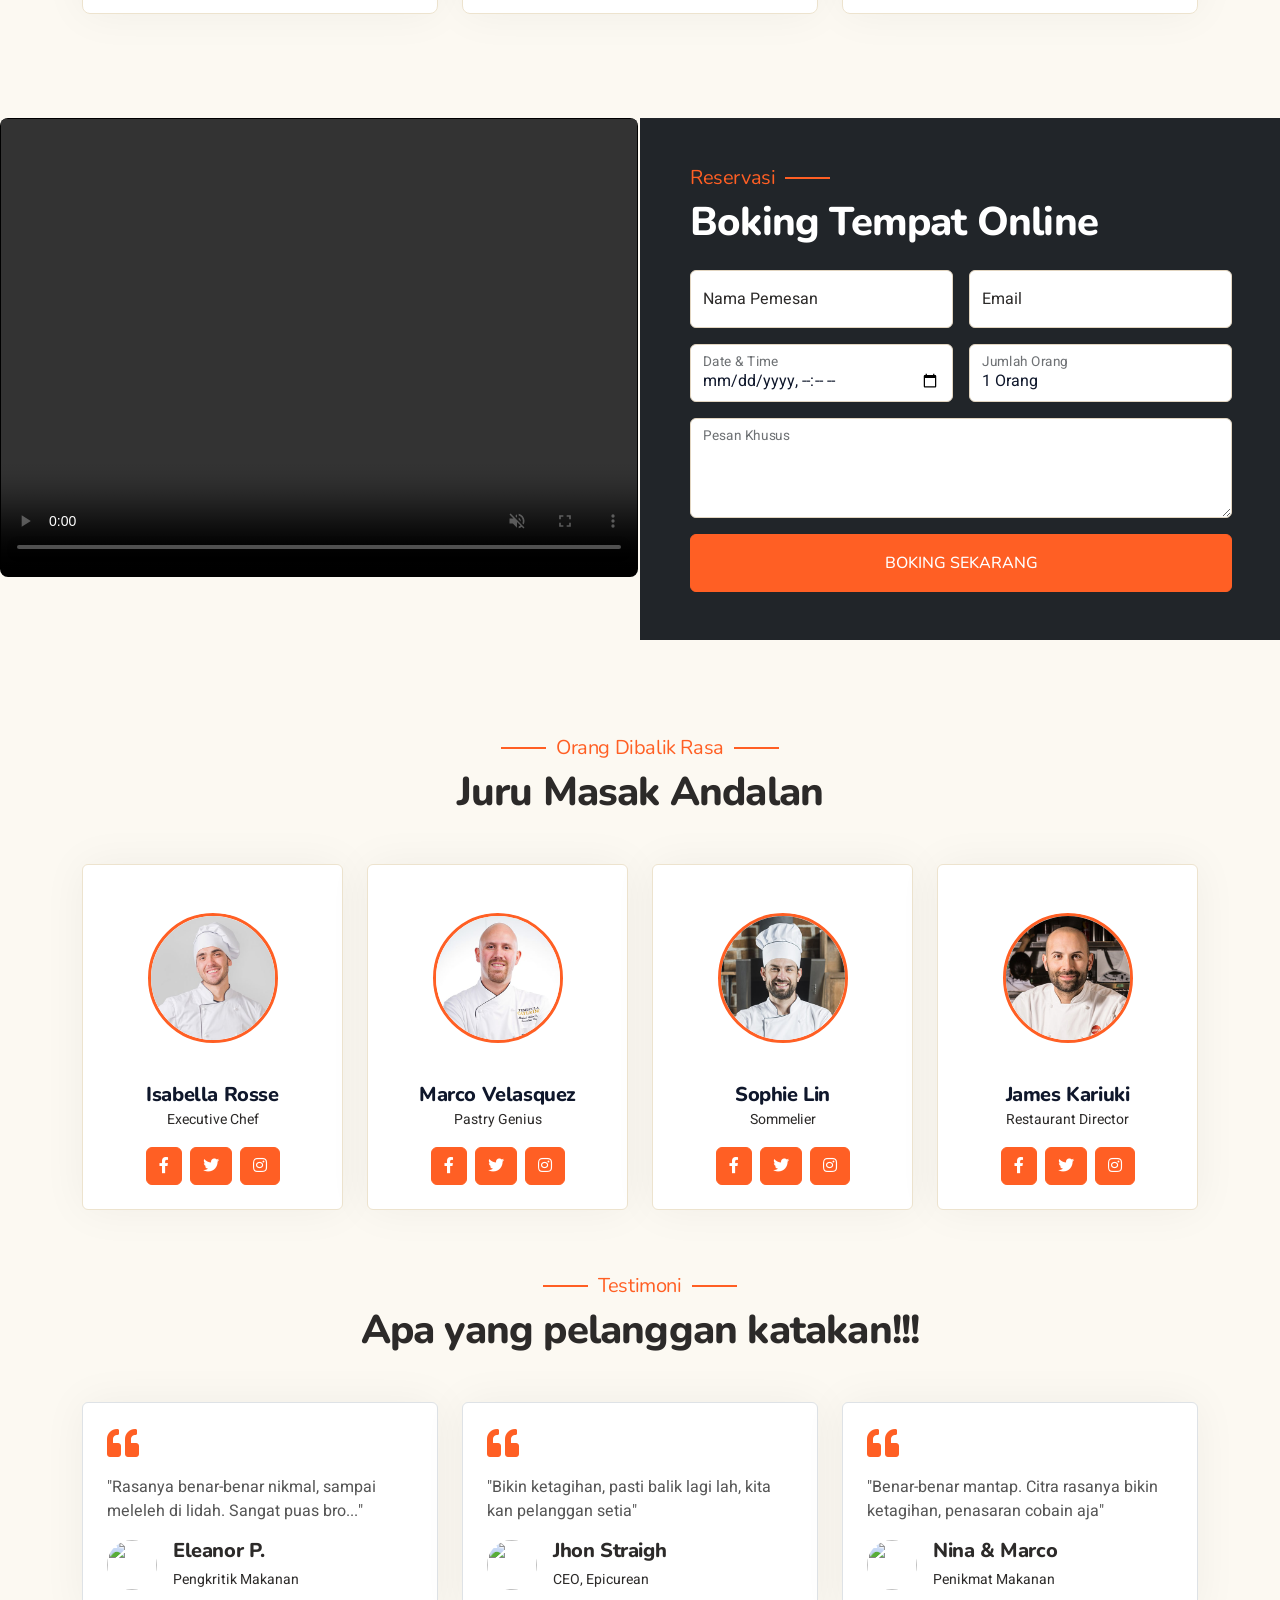
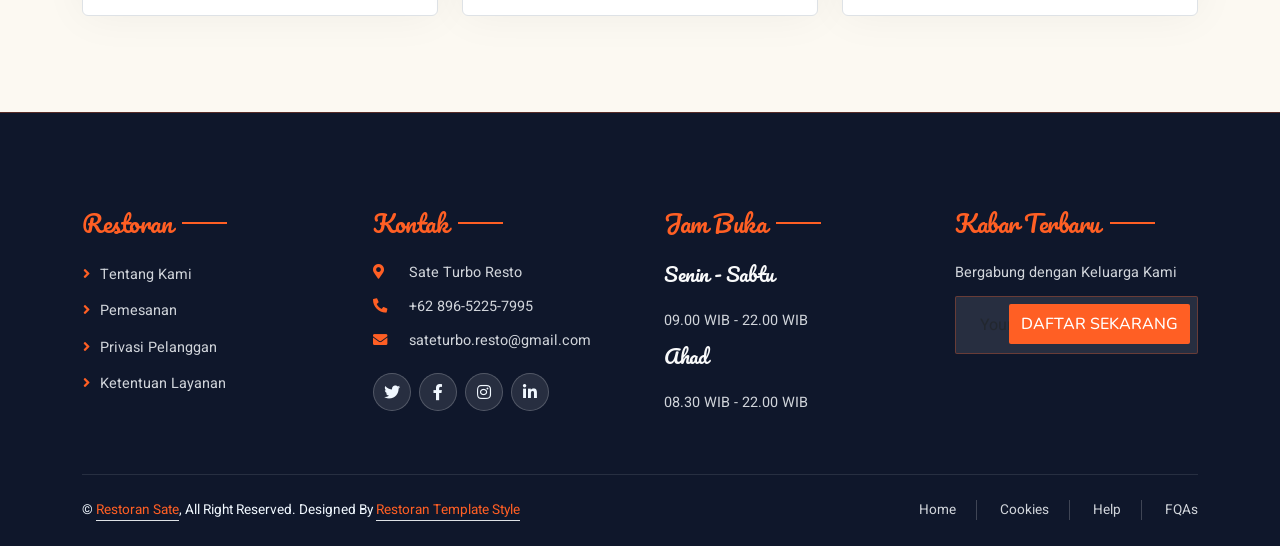
==== commit 6f4e9c08: "Add files via upload" ====
--- a/index.html
+++ b/index.html
@@ -70,22 +70,18 @@
 
 <!-- HERO SECTION -->
 <!-- HERO SECTION -->
+<!-- HERO SECTION -->
 <section id="home" class="hero-luxury">
     <div class="container">
-        <div class="row align-items-center min-vh-100">
+        <div class="row align-items-center" style="min-height: auto; padding: 30px 0;">
             <div class="col-lg-6" data-aos="fade-up">
                 <span class="section-subhead">WARISAN MASAKAN KHAS JAWA</span>
                 <h1 class="hero-heading">Sate <span class="gold-text">Kambing</span><br>Gulai & Tongseng</h1>
                 <div class="gold-underline"></div>
-                <p class="hero-tagline">Nikmati kelembutan sate kambing pilihan dengan kuwalitas premium<br> 
-                    plus Turbo yang bikin meleleh di lidah anda.<br>
-                    Gurihnya gulai kental dengan rempah pilihan yang kaya rasa.<br>
-                    Serta kekayaan tengkleng & tongseng dalam balutan <i>fine dining</i>.<br>
-                    Setiap suapan adalah perjalanan cita rasa masakan khas jawa yang tak terlupakan.
-                </p>
-                <div class="mt-4">
-                    <a href="#reservation" class="btn btn-primary py-2 px-4 me-3">Book Now</a>
-                    <a href="#menu" class="btn btn-outline-light py-2 px-4">Our Menu</a>
+                <p class="hero-tagline">Nikmati kelembutan sate kambing pilihan dengan kuwalitas premium plus Turbo yang bikin meleleh di lidah anda. Gurihnya gulai kental dengan rempah pilihan yang kaya rasa. Serta kekayaan tengkleng & tongseng dalam balutan fine dining.</p>
+                <div class="mt-3">
+                    <a href="#reservation" class="btn btn-primary py-2 px-3 me-2">Book Now</a>
+                    <a href="#menu" class="btn btn-outline-light py-2 px-3">Our Menu</a>
                 </div>
             </div>
             <div class="col-lg-6 text-center" data-aos="zoom-in">
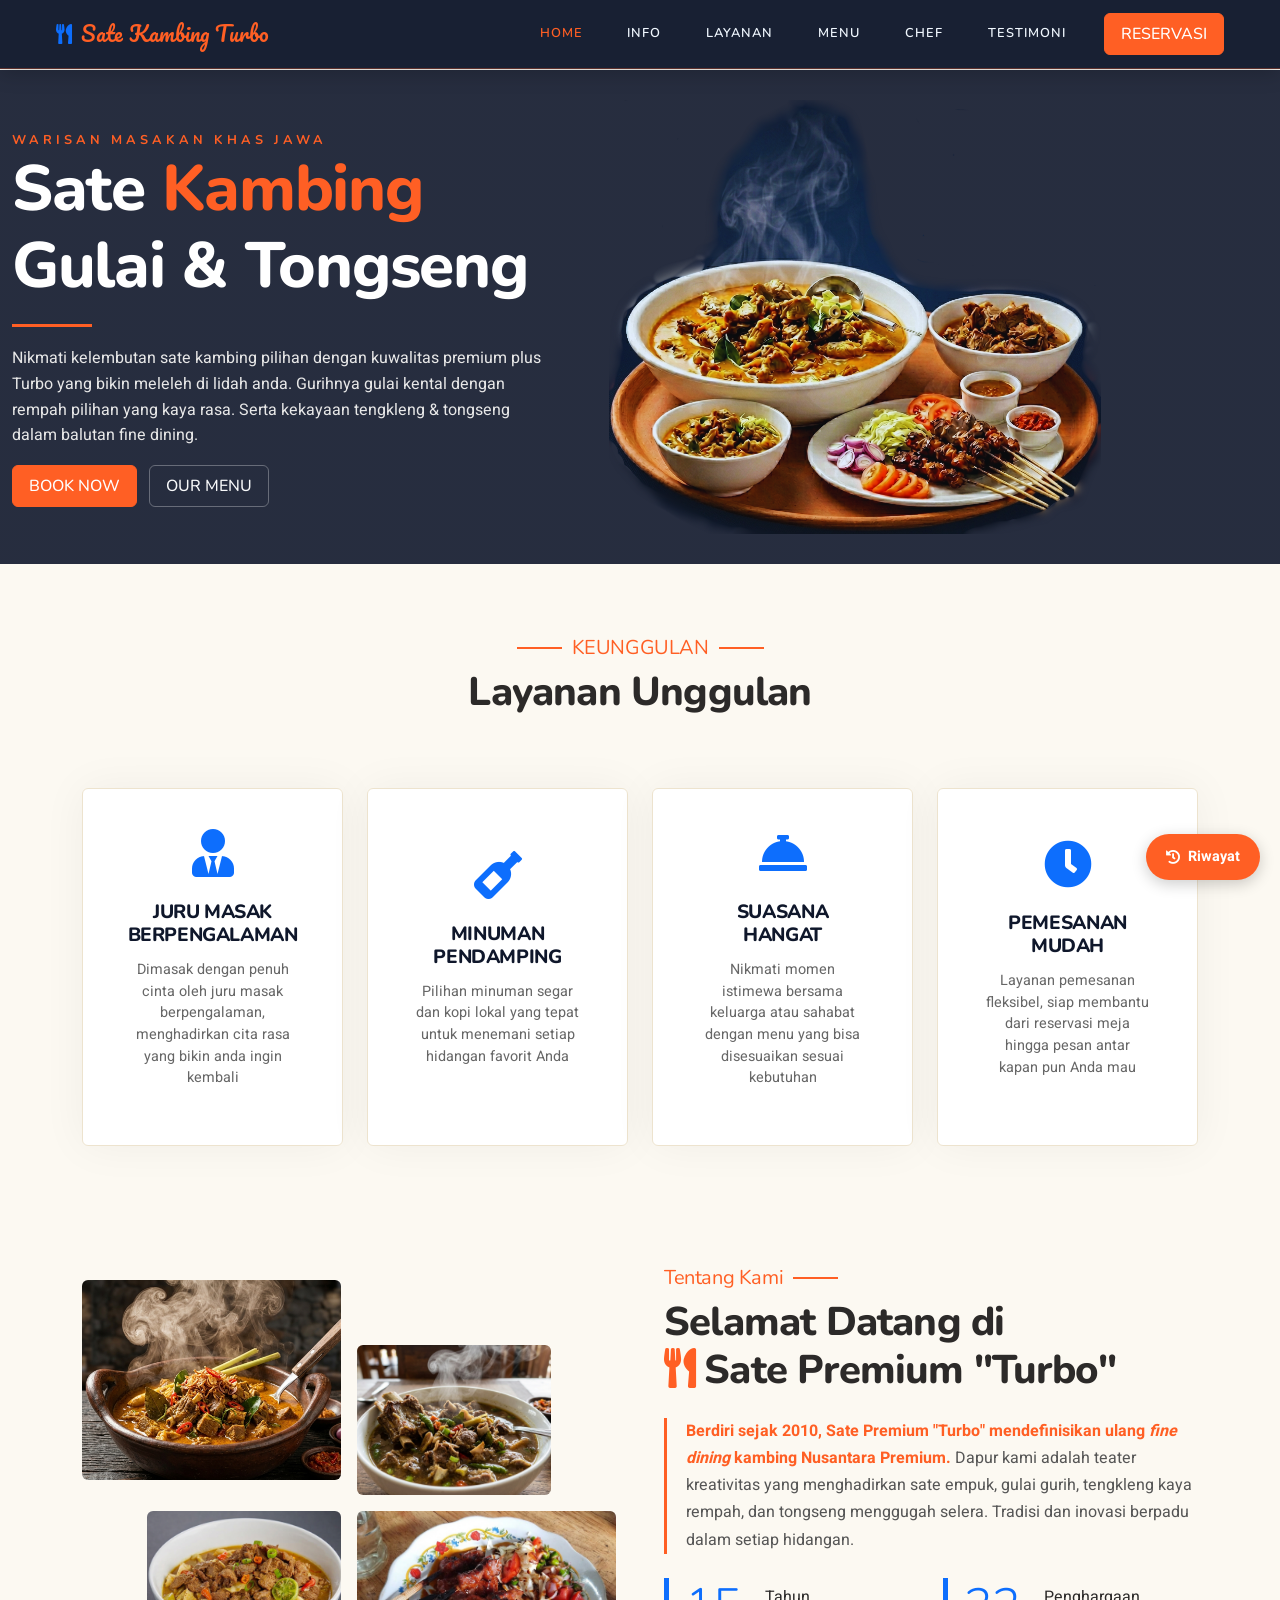
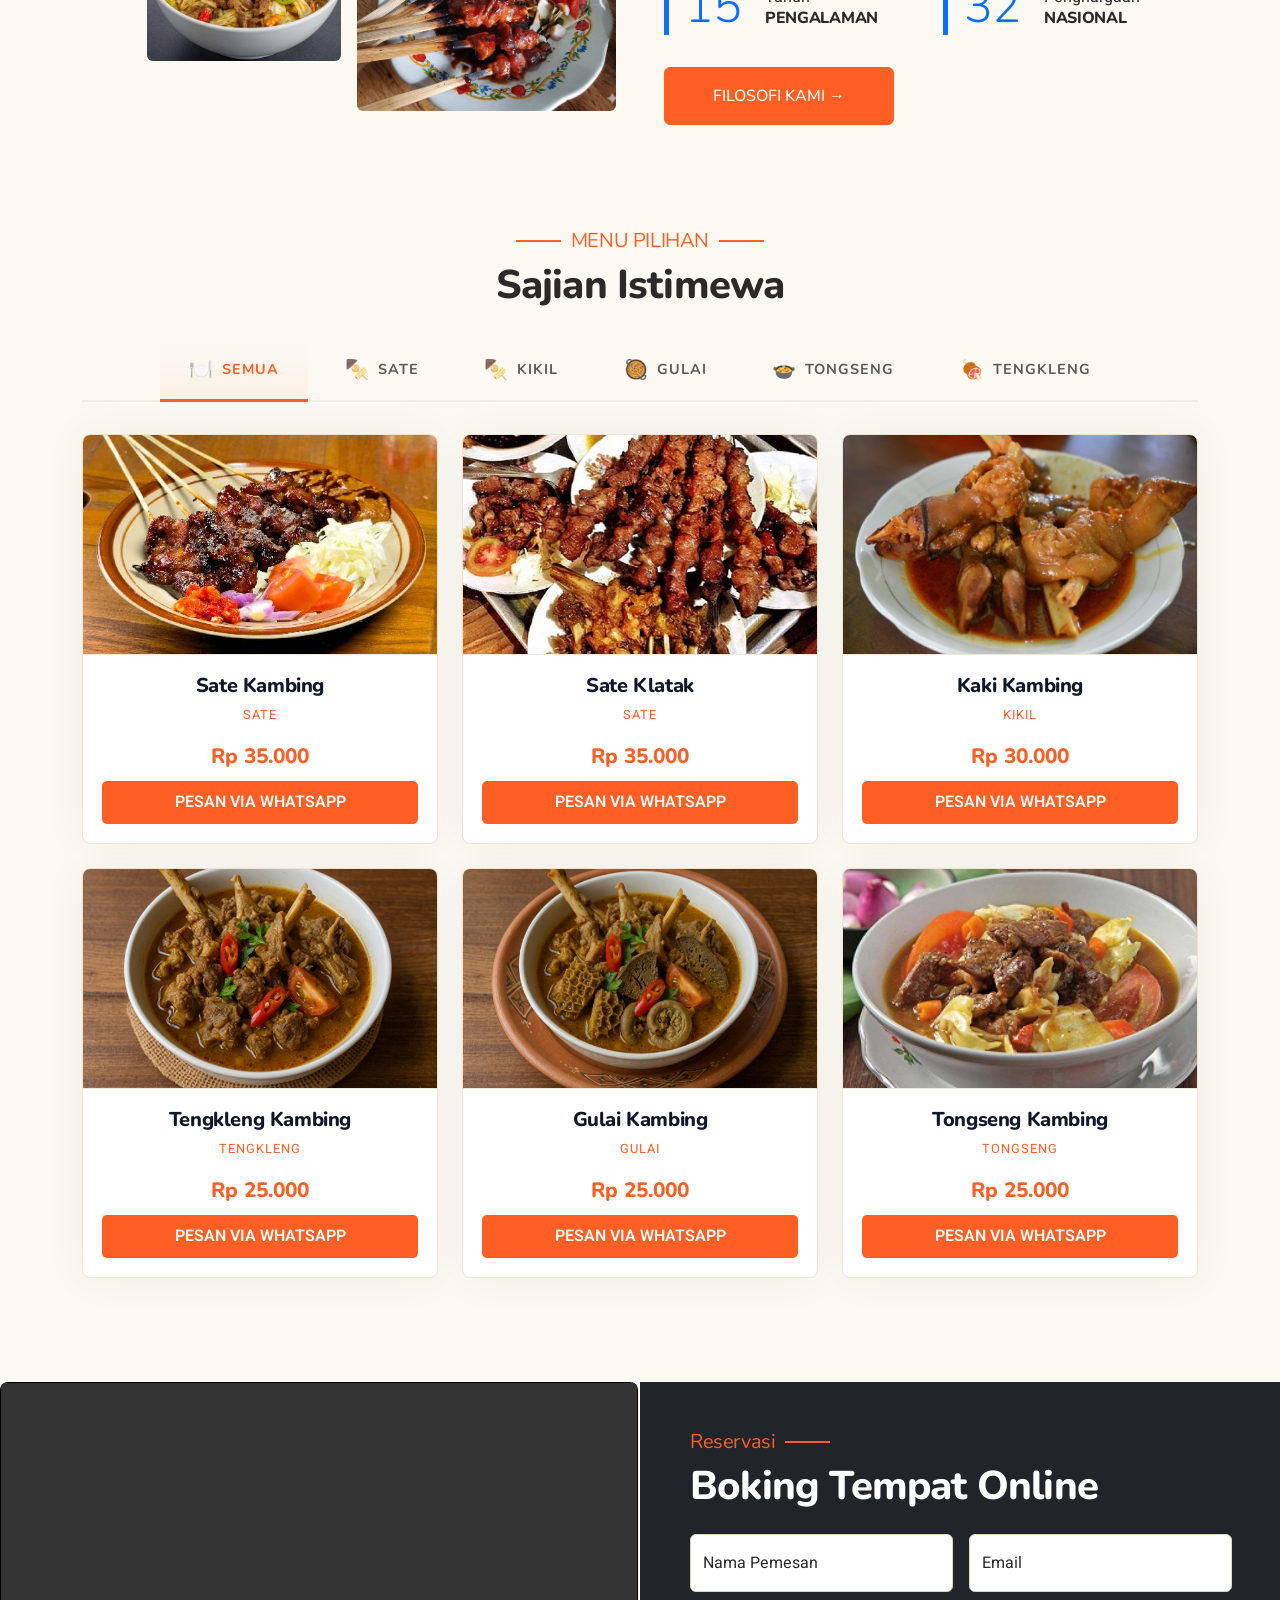
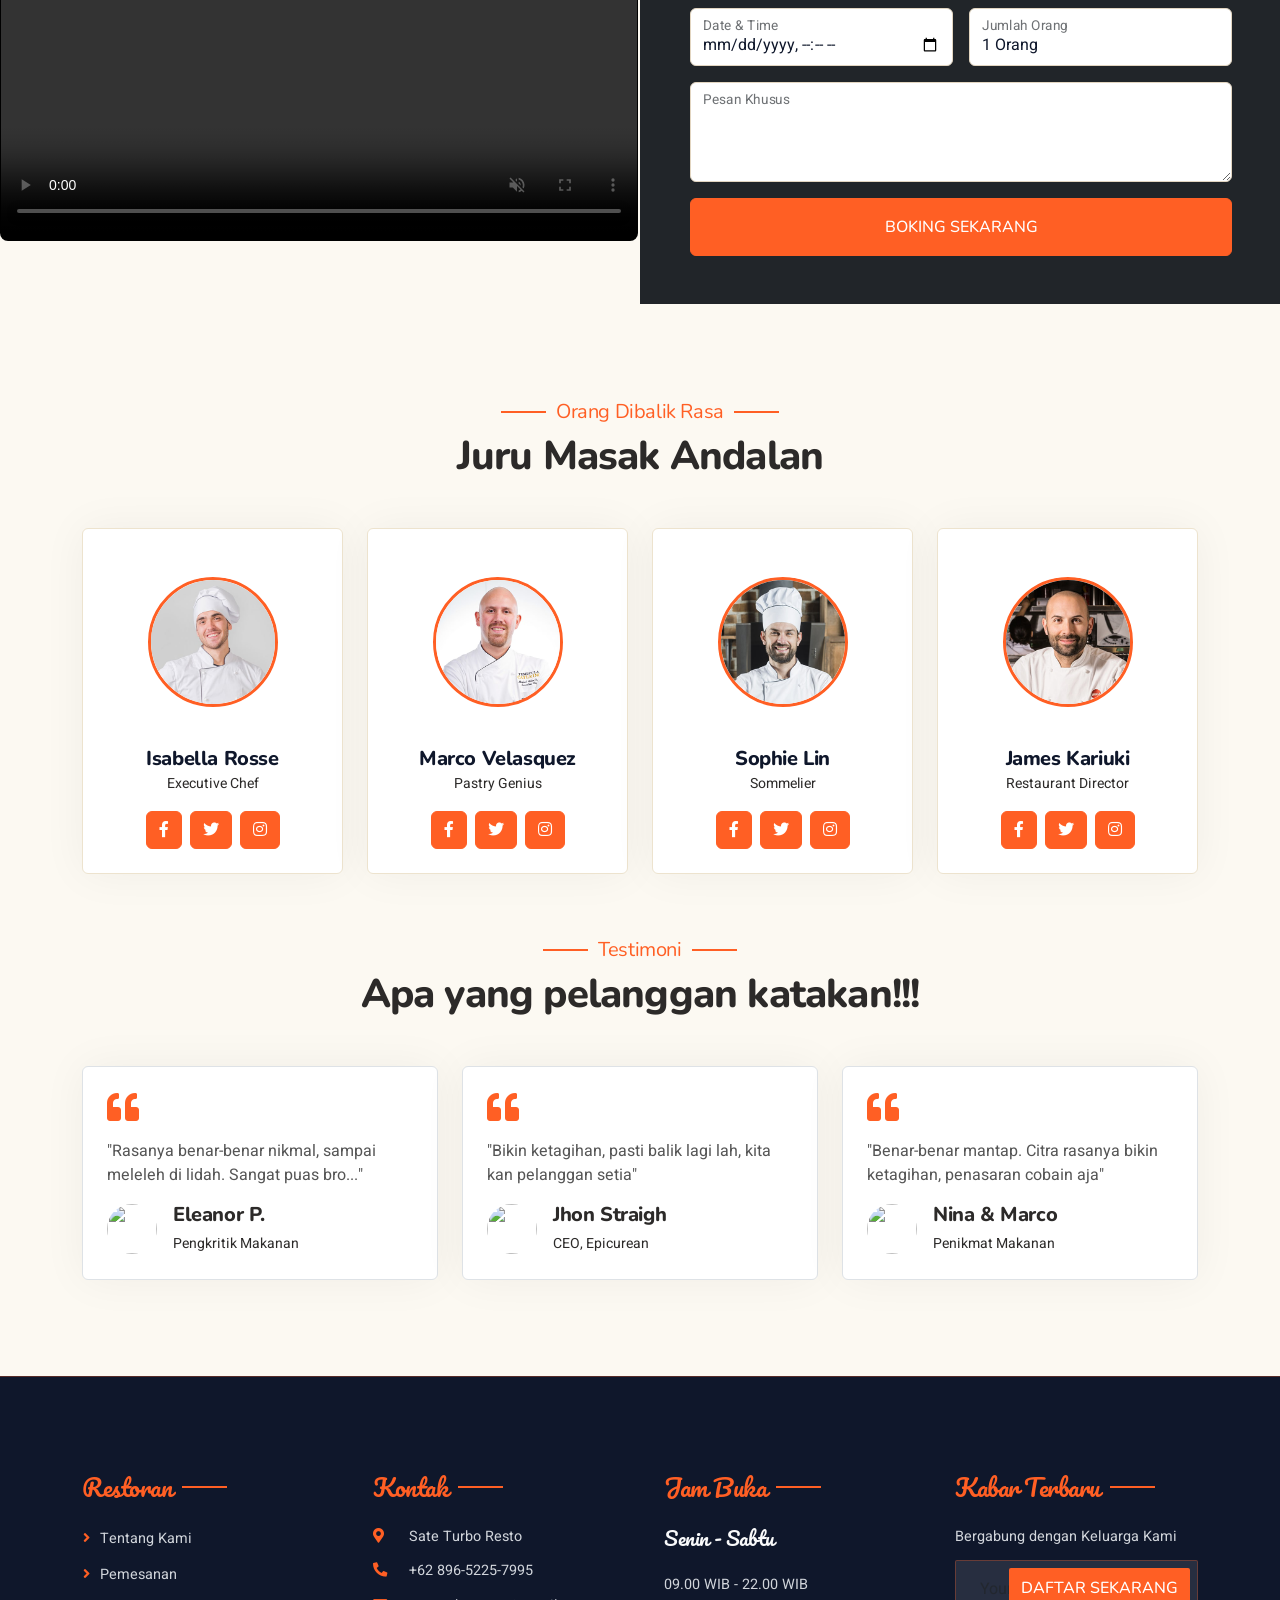
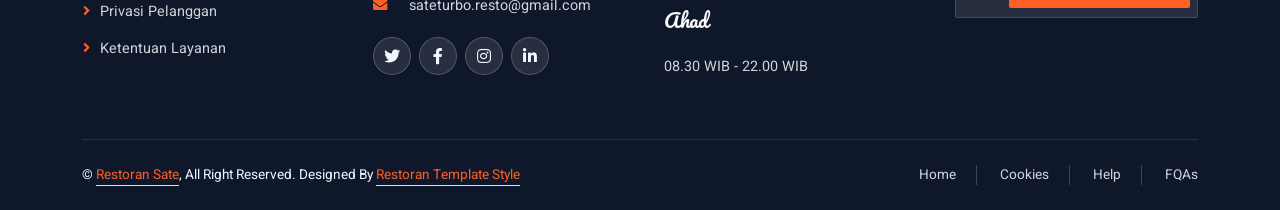
==== commit 867375ea: "Update print statement to say 'Goodbye World'" ====
--- a/index.html
+++ b/index.html
@@ -49,7 +49,7 @@
     <div class="container-fluid px-2 px-md-4">
         <a class="navbar-brand d-flex align-items-center" href="#home">
             <i class="fa fa-utensils me-1 text-primary"></i>
-            <span class="brand-text">Sate Turbo</span>
+            <span class="brand-text">Sate Kambing Turbo</span>
         </a>
         <button class="navbar-toggler border-0" type="button" data-bs-toggle="collapse" data-bs-target="#navCollapse">
             <span class="navbar-toggler-icon" style="filter: invert(1);"></span>
@@ -68,8 +68,6 @@
     </div>
 </nav>
 
-<!-- HERO SECTION -->
-<!-- HERO SECTION -->
 <!-- HERO SECTION -->
 <section id="home" class="hero-luxury">
     <div class="container">
@@ -543,4 +541,4 @@
 
 <a href="#" class="btn btn-lg btn-primary btn-lg-square back-to-top" id="backToTop"><i class="bi bi-arrow-up"></i></a>
 </body>
-</html>+</html>
--- a/css/style.css
+++ b/css/style.css
@@ -24,13 +24,6 @@
     font-size: 16px;
     line-height: 1.5;
     padding-top: 70px;
-}
-
-@media (max-width: 768px) {
-    body {
-        font-size: 18px;
-        padding-top: 60px;
-    }
 }
 
 /* TYPOGRAPHY */
@@ -169,28 +162,26 @@
 }
 .nav-link:hover, .nav-link.active { color: var(--primary) !important; }
 
-/* ========== HERO SECTION ========== */
+/* ========== HERO SECTION (TANPA SPASI PUTIH) ========== */
 .hero-luxury {
-    min-height: calc(100vh - 70px);
     background: linear-gradient(rgba(15, 23, 43, .9), rgba(15, 23, 43, .9)), url('https://images.pexels.com/photos/260922/pexels-photo-260922.jpeg?auto=compress&cs=tinysrgb&w=1600');
     background-size: cover;
     background-position: center;
     display: flex;
     align-items: center;
-    margin-top: 0;
-    padding-top: 0;
-    padding-bottom: 0;
+    margin: 0;
+    padding: 0;
 }
 
 .hero-luxury .container {
-    padding-top: 0;
-    padding-bottom: 0;
+    padding: 0;
+    margin: 0;
 }
 
 .hero-luxury .row {
     margin: 0;
-    min-height: auto;
     padding: 40px 0;
+    min-height: calc(100vh - 70px);
 }
 
 .hero-heading {
@@ -864,15 +855,27 @@
     background: var(--primary-dark);
 }
 
-/* ========== RESPONSIVE HP (768px KE BAWAH) ========== */
+/* ========== RESPONSIVE HP (768px KE BAWAH) - FINAL ========== */
 @media (max-width: 768px) {
-    /* Navbar */
+    /* Reset body */
+    body {
+        padding-top: 60px;
+        font-size: 18px;
+    }
+    
+    html, body {
+        margin: 0;
+        padding: 0;
+        overflow-x: hidden;
+    }
+    
+    /* Navbar HP */
     .luxury-navbar {
-        padding: 0.5rem 0.8rem;
+        padding: 0.4rem 0.8rem !important;
     }
     
     .navbar-brand .brand-text {
-        font-size: 0.9rem;
+        font-size: 0.85rem;
     }
     
     .navbar-toggler {
@@ -880,8 +883,8 @@
     }
     
     .navbar-toggler-icon {
-        width: 1.2rem;
-        height: 1.2rem;
+        width: 1.1rem;
+        height: 1.1rem;
     }
     
     .navbar-collapse {
@@ -896,7 +899,7 @@
     
     .nav-link {
         margin: 0.3rem 0;
-        font-size: 0.85rem;
+        font-size: 0.8rem;
         padding: 8px 0;
         text-align: left;
     }
@@ -905,96 +908,204 @@
         margin-top: 10px;
         width: 100%;
         text-align: center;
-    }
-    
-    /* Hero */
+        font-size: 0.75rem;
+        padding: 8px;
+    }
+    
+    /* Hero section HP - TANPA SPASI PUTIH */
     .hero-luxury {
-        min-height: calc(100vh - 60px);
+        margin: 0 !important;
+        padding: 0 !important;
+    }
+    
+    .hero-luxury .container {
+        padding: 0 !important;
+        margin: 0 !important;
+    }
+    
+    .hero-luxury .row {
+        margin: 0 !important;
+        padding: 30px 15px !important;
+        min-height: auto !important;
     }
     
     .hero-heading {
-        font-size: 2.2rem !important;
+        font-size: 1.8rem !important;
+        margin-top: 0 !important;
     }
     
     .hero-tagline {
-        font-size: 1rem !important;
+        font-size: 0.85rem !important;
+        line-height: 1.4 !important;
+        margin-bottom: 10px !important;
     }
     
     .hero-tagline br {
         display: none;
     }
     
+    .gold-underline {
+        width: 60px;
+        margin: 0.8rem 0 !important;
+    }
+    
+    .section-subhead {
+        font-size: 0.7rem;
+    }
+    
+    .hero-luxury .btn {
+        padding: 5px 12px !important;
+        font-size: 0.7rem !important;
+    }
+    
+    .mt-4, .mt-3 {
+        margin-top: 0.5rem !important;
+    }
+    
     /* Section Title */
     .section-title {
-        font-size: 1.5rem !important;
-    }
-    
-    /* Service Cards */
+        font-size: 1.3rem !important;
+    }
+    
+    .section-title::before,
+    .section-title::after {
+        width: 25px !important;
+        left: -35px !important;
+        right: -35px !important;
+    }
+    
+    /* Service Cards HP */
     .service-card {
-        padding: 1.5rem !important;
+        padding: 1rem !important;
     }
     
     .service-card i {
-        font-size: 2.5rem !important;
+        font-size: 2rem !important;
     }
     
     .service-card h5 {
+        font-size: 0.9rem !important;
+    }
+    
+    .service-card p {
+        font-size: 0.75rem !important;
+    }
+    
+    /* Product Cards HP */
+    .product-title {
+        font-size: 1rem !important;
+    }
+    
+    .product-price {
         font-size: 1.1rem !important;
     }
     
-    /* Product Cards */
-    .product-title {
-        font-size: 1.1rem !important;
-    }
-    
-    .product-price {
-        font-size: 1.2rem !important;
-    }
-    
     .btn-order {
-        font-size: 0.85rem !important;
-    }
-    
-    /* Tabs */
+        font-size: 0.75rem !important;
+        padding: 0.4rem !important;
+    }
+    
+    /* Tabs HP */
+    .category-tabs {
+        gap: 0.3rem;
+        margin-bottom: 1rem;
+    }
+    
     .tab-btn {
-        padding: 0.6rem 1rem !important;
-        font-size: 0.75rem !important;
-    }
-    
-    /* Modal */
+        padding: 0.4rem 0.8rem !important;
+        font-size: 0.65rem !important;
+    }
+    
+    .tab-btn span {
+        font-size: 0.8rem;
+    }
+    
+    /* Modal HP */
     .modal-content {
         max-width: 95%;
-        margin: 10px auto;
+        margin: 0 auto;
+    }
+    
+    .modal-header h3 {
+        font-size: 1rem;
     }
     
     .quantity-btn {
-        width: 38px;
-        height: 38px;
-    }
-    
-    /* Tombol Floating */
+        width: 34px;
+        height: 34px;
+        font-size: 1rem;
+    }
+    
+    .total-amount {
+        font-size: 1.2rem;
+    }
+    
+    .btn-send {
+        font-size: 0.75rem;
+        padding: 8px;
+    }
+    
+    /* Tombol Floating HP */
     #showHistoryBtn {
         bottom: 20px !important;
         right: 20px !important;
+        left: auto !important;
         padding: 8px 14px !important;
-        font-size: 0.75rem !important;
+        font-size: 0.7rem !important;
         z-index: 999 !important;
+        border-radius: 30px !important;
     }
     
     .back-to-top {
         bottom: 80px !important;
         right: 20px !important;
+        left: auto !important;
         width: 38px !important;
         height: 38px !important;
         z-index: 998 !important;
     }
     
-    /* Scroll Margin */
+    /* Scroll Margin HP */
     section[id] {
         scroll-margin-top: 70px;
     }
     
-    body {
-        padding-top: 60px;
+    /* About section HP */
+    .about-description {
+        font-size: 0.85rem;
+        padding-left: 0.8rem;
+    }
+    
+    /* Testimonial HP */
+    .testimonial-card-light {
+        padding: 1rem;
+    }
+    
+    .testimonial-card-light p {
+        font-size: 0.8rem;
+    }
+    
+    /* Footer HP */
+    .footer h4 {
+        font-size: 1rem;
+        margin-top: 1rem;
+    }
+    
+    .footer .btn-link {
+        font-size: 0.75rem;
+        display: inline-block;
+        margin: 0 5px;
+    }
+    
+    .footer .btn-link::before {
+        display: none;
+    }
+    
+    .footer p {
+        font-size: 0.75rem;
+    }
+    
+    .footer .copyright {
+        font-size: 0.7rem;
     }
 }
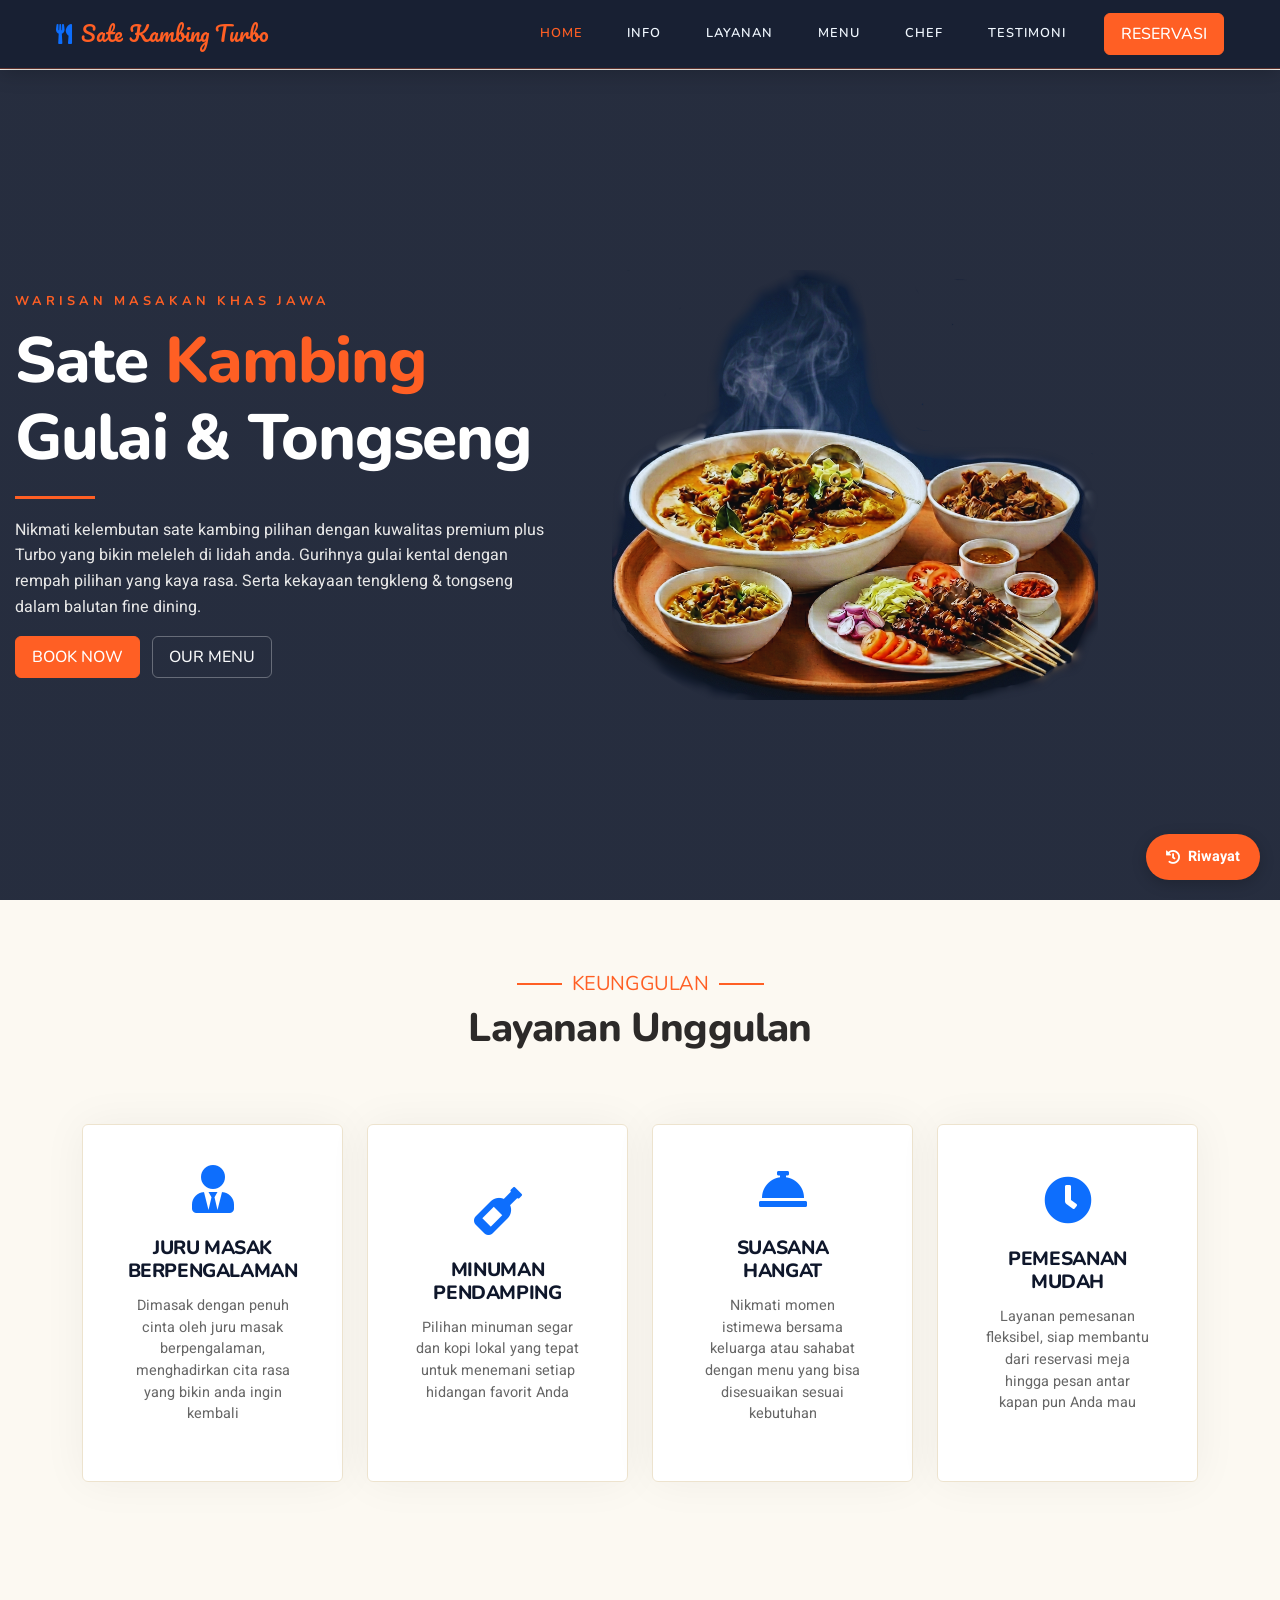
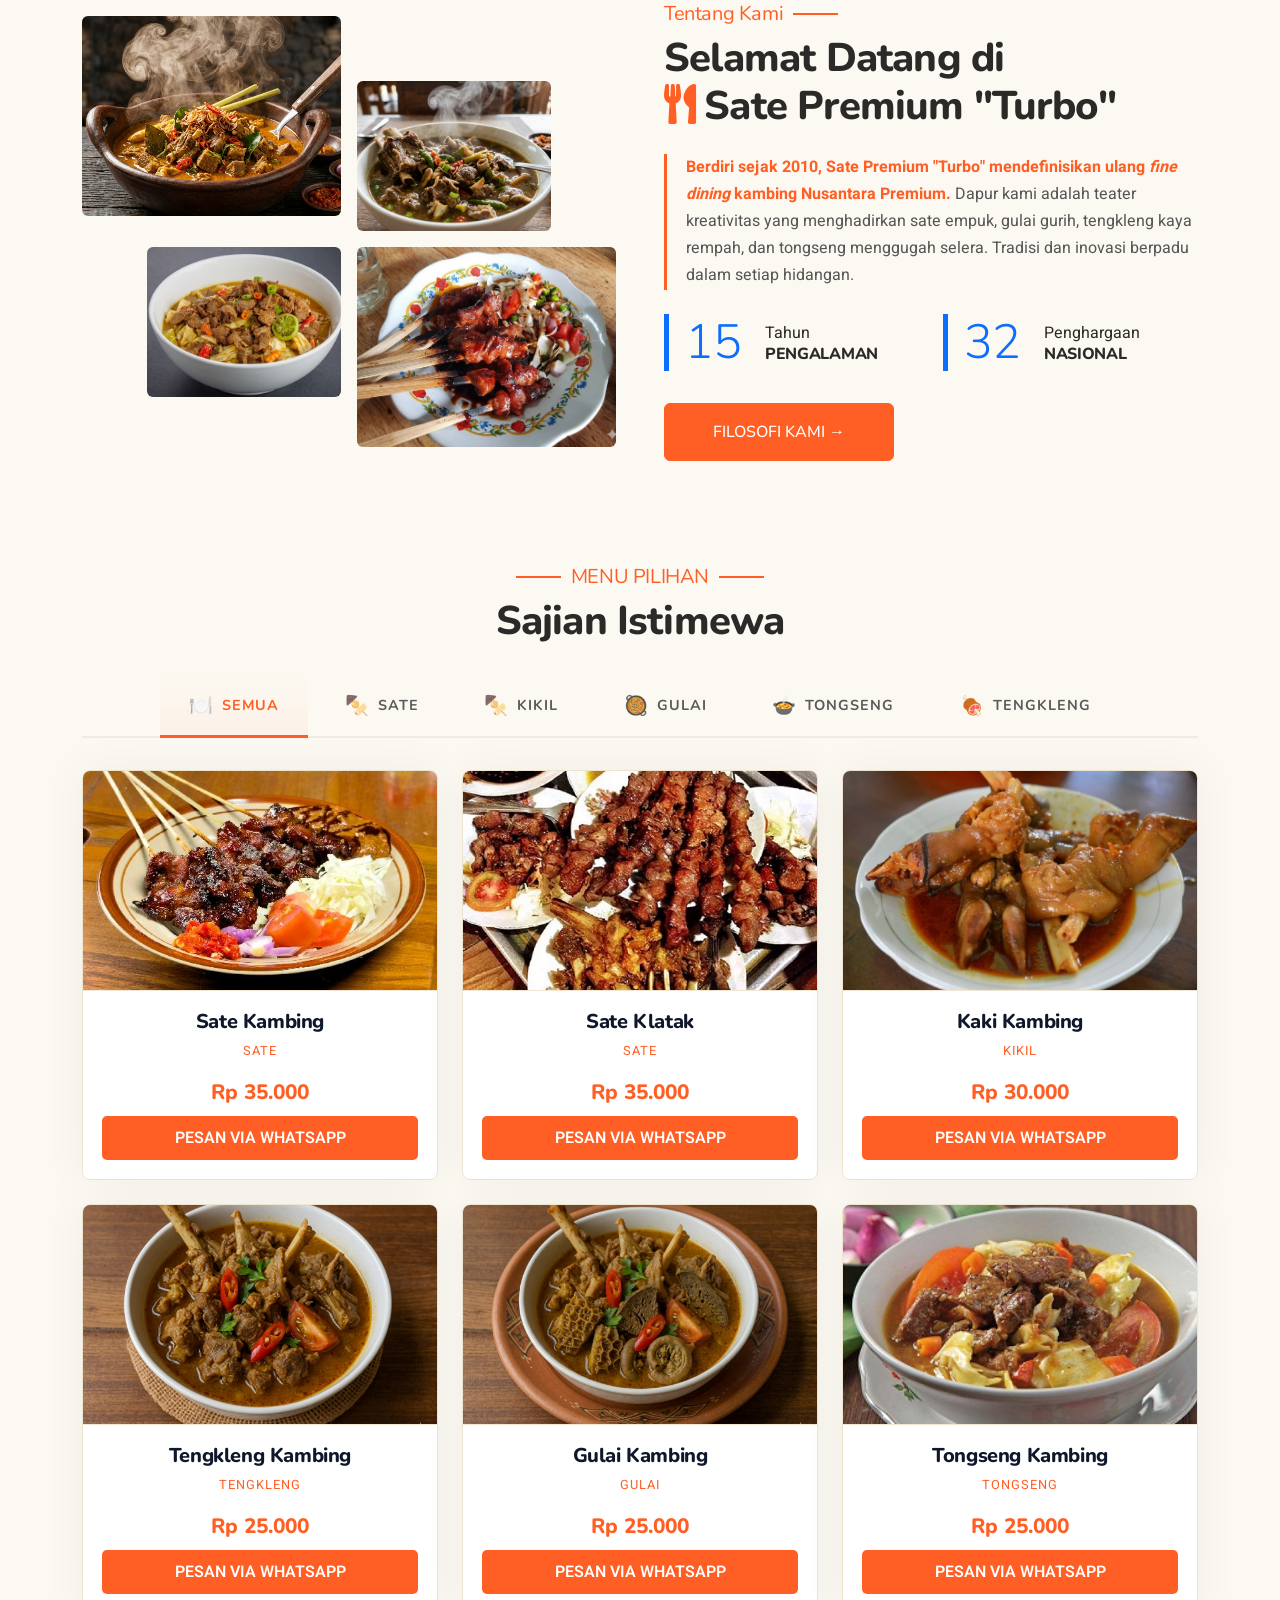
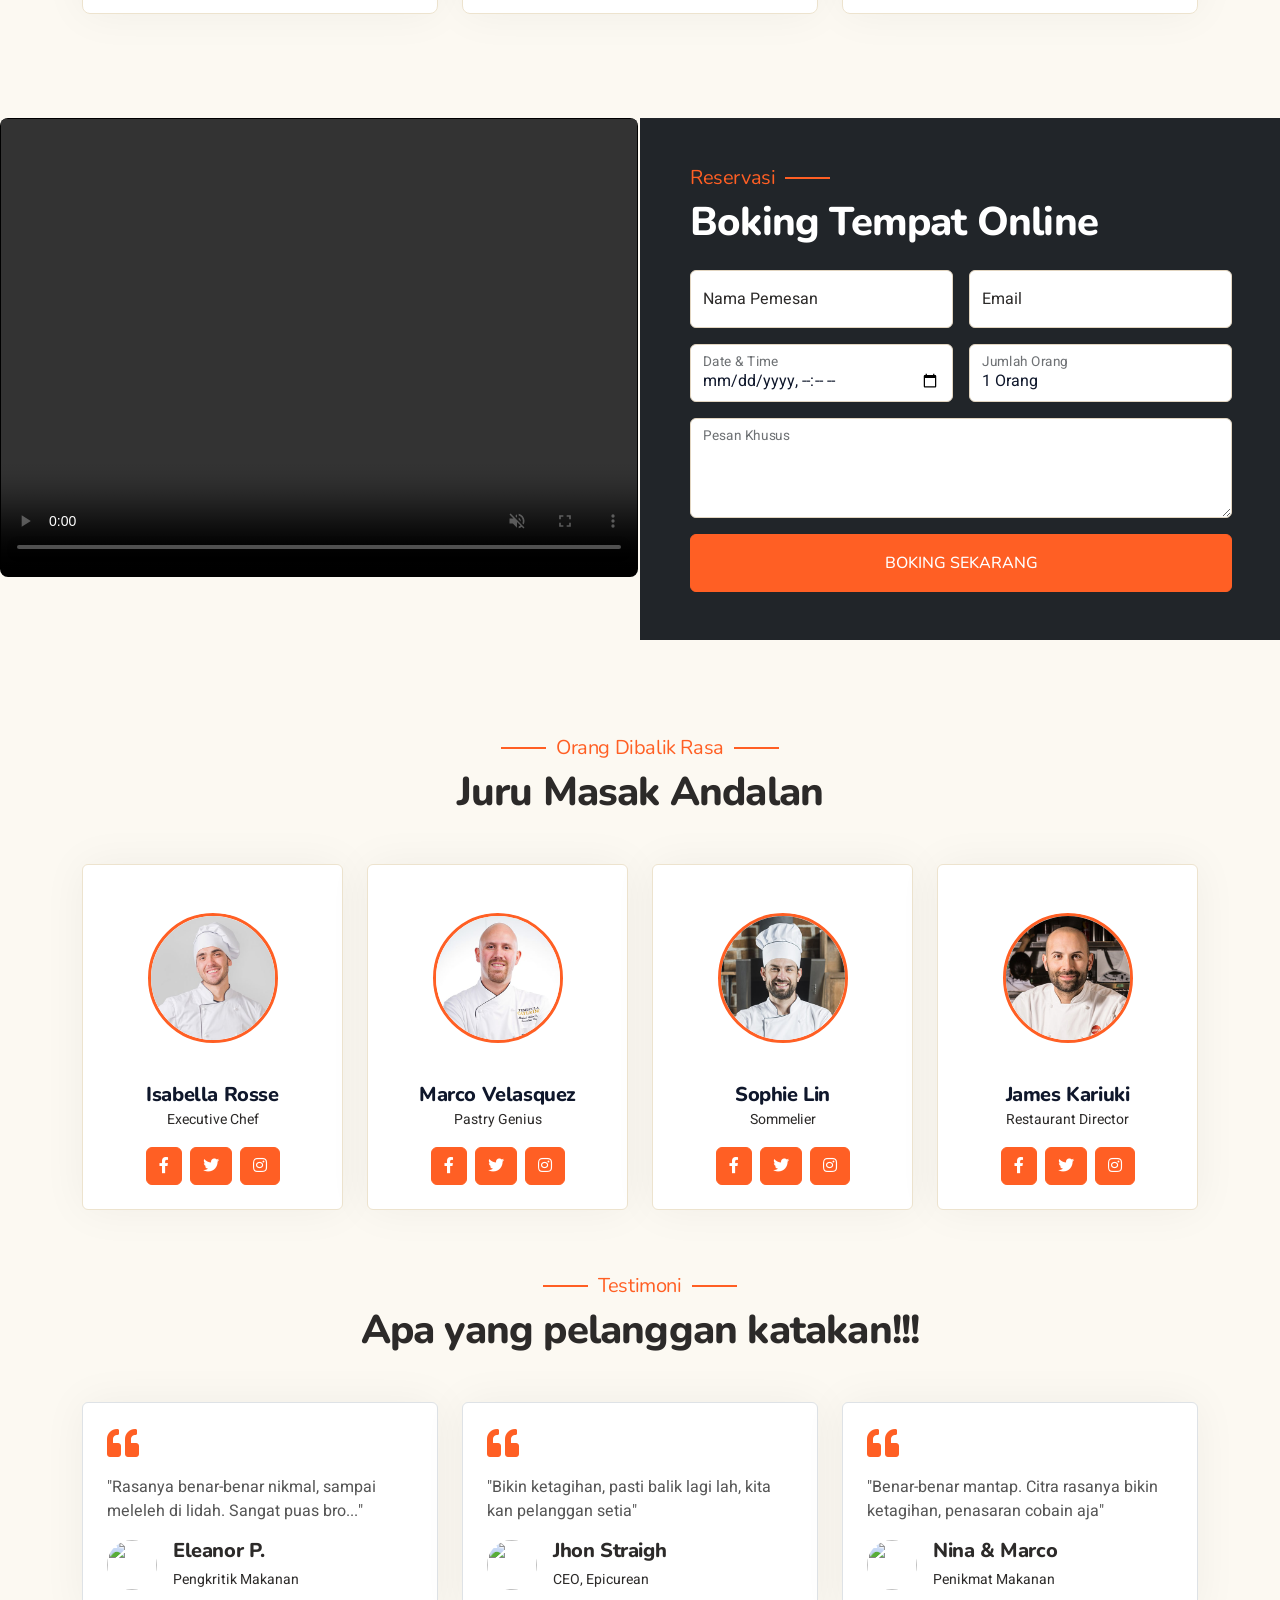
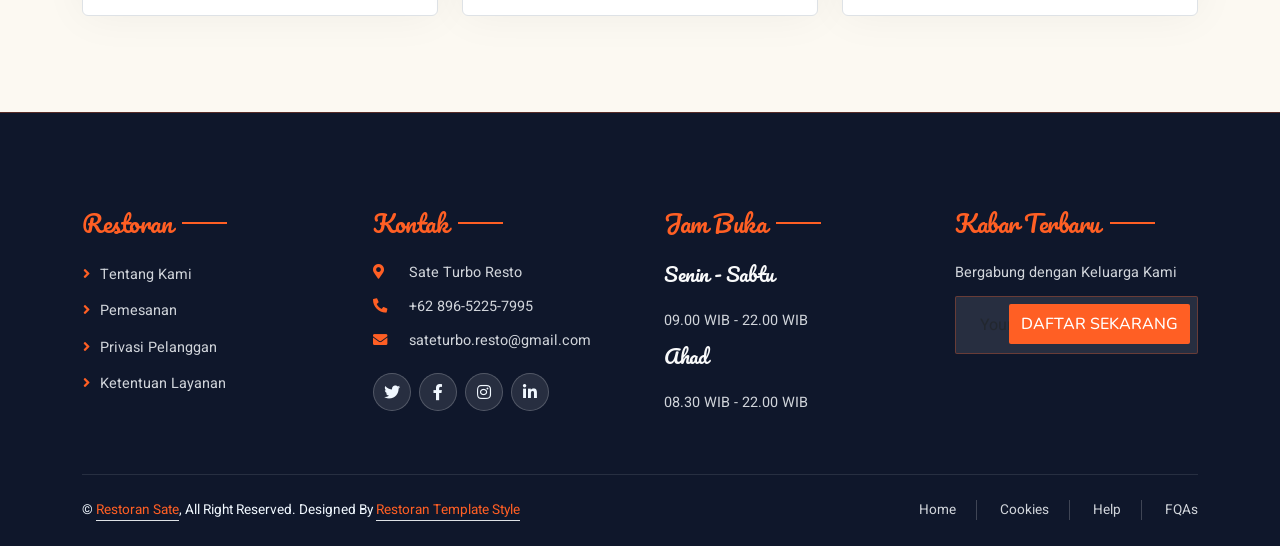
==== commit ab43b5be: "Update print statement from 'Hello' to 'Goodbye'" ====
--- a/index.html
+++ b/index.html
@@ -71,18 +71,18 @@
 <!-- HERO SECTION -->
 <section id="home" class="hero-luxury">
     <div class="container">
-        <div class="row align-items-center" style="min-height: auto; padding: 30px 0;">
-            <div class="col-lg-6" data-aos="fade-up">
-                <span class="section-subhead">WARISAN MASAKAN KHAS JAWA</span>
+        <div class="row align-items-center" style="margin:0; padding: 30px 0;">
+            <div class="col-12 col-lg-6" data-aos="fade-up" style="padding: 0 15px;">
+                <span class="section-subhead" style="display: block; white-space: normal;">WARISAN MASAKAN KHAS JAWA</span>
                 <h1 class="hero-heading">Sate <span class="gold-text">Kambing</span><br>Gulai & Tongseng</h1>
                 <div class="gold-underline"></div>
                 <p class="hero-tagline">Nikmati kelembutan sate kambing pilihan dengan kuwalitas premium plus Turbo yang bikin meleleh di lidah anda. Gurihnya gulai kental dengan rempah pilihan yang kaya rasa. Serta kekayaan tengkleng & tongseng dalam balutan fine dining.</p>
                 <div class="mt-3">
-                    <a href="#reservation" class="btn btn-primary py-2 px-3 me-2">Book Now</a>
-                    <a href="#menu" class="btn btn-outline-light py-2 px-3">Our Menu</a>
-                </div>
-            </div>
-            <div class="col-lg-6 text-center" data-aos="zoom-in">
+                    <a href="#reservation" class="btn btn-primary py-2 px-3 me-2">BOOK NOW</a>
+                    <a href="#menu" class="btn btn-outline-light py-2 px-3">OUR MENU</a>
+                </div>
+            </div>
+            <div class="col-12 col-lg-6 text-center" data-aos="zoom-in" style="padding: 0 15px;">
                 <img src="img/hero4.png" class="img-fluid rounded" style="max-width: 90%; border-radius: 8px;" alt="Hero Image">
             </div>
         </div>
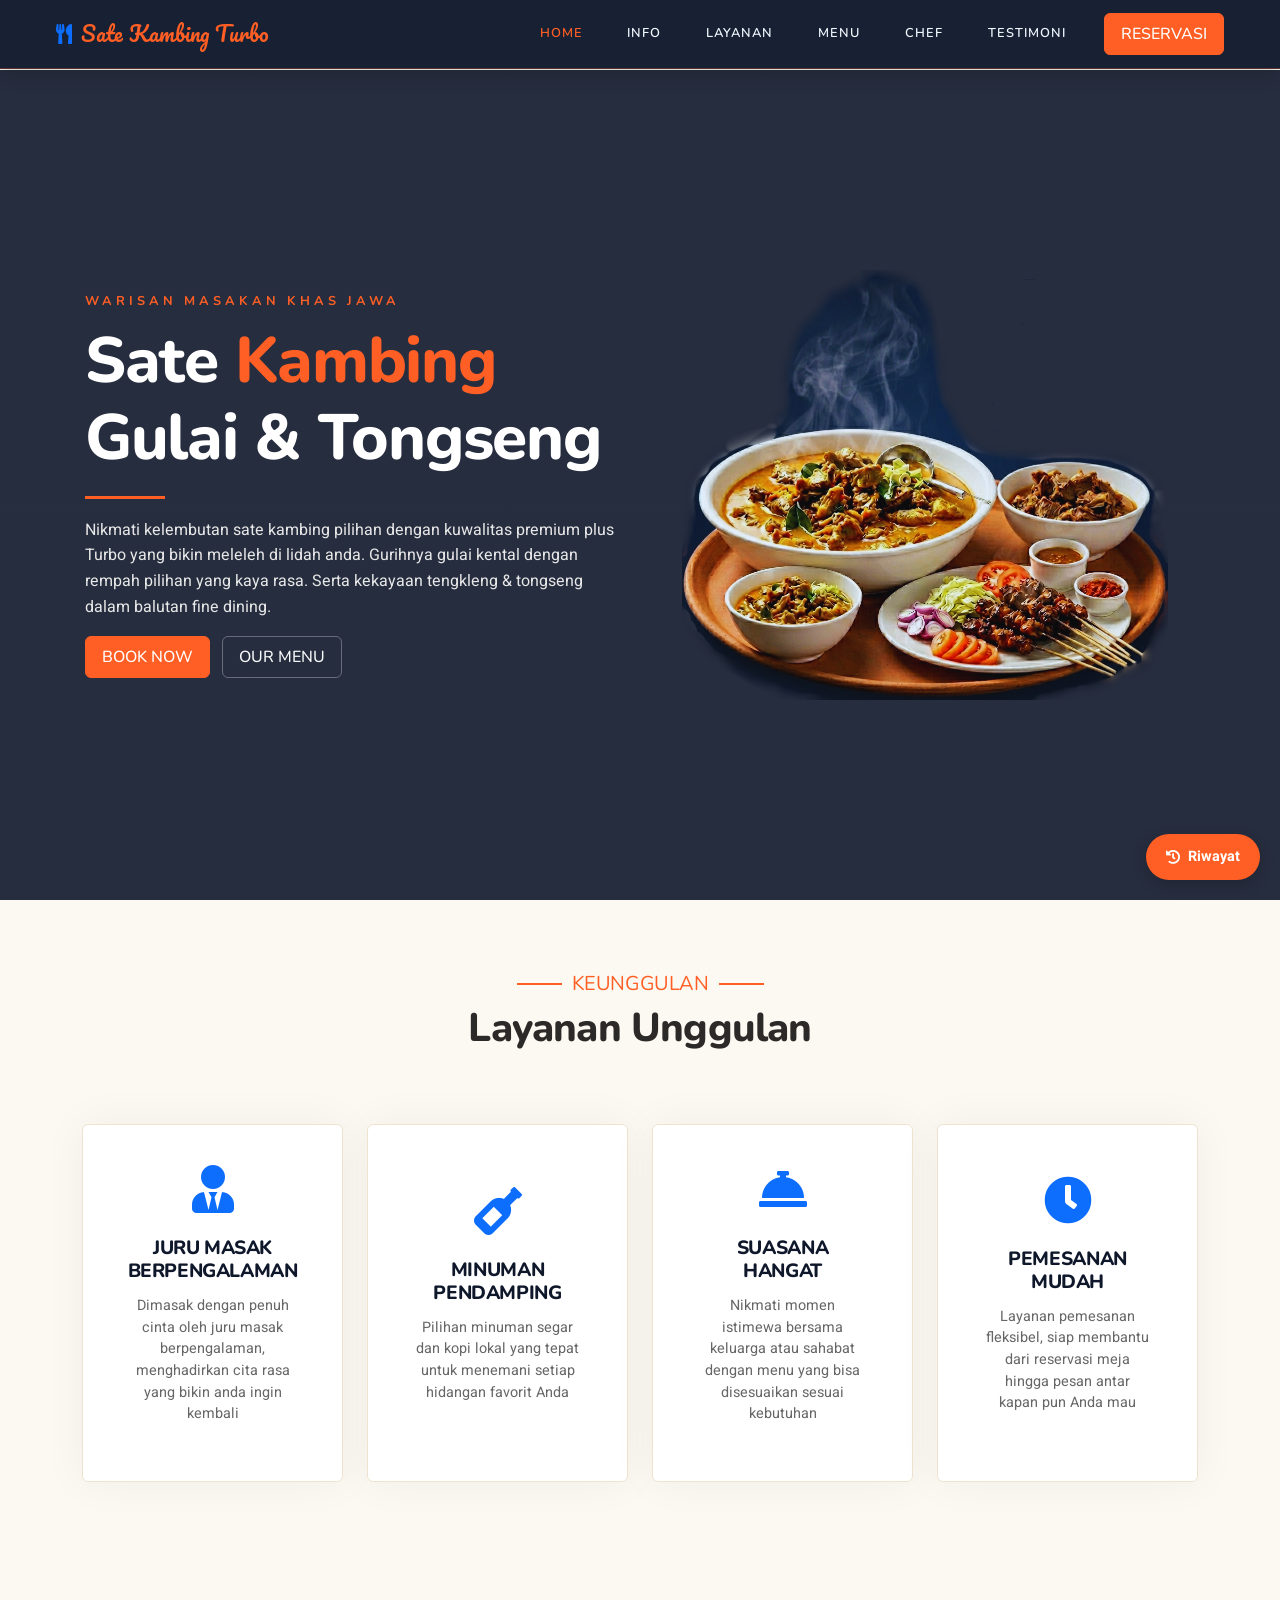
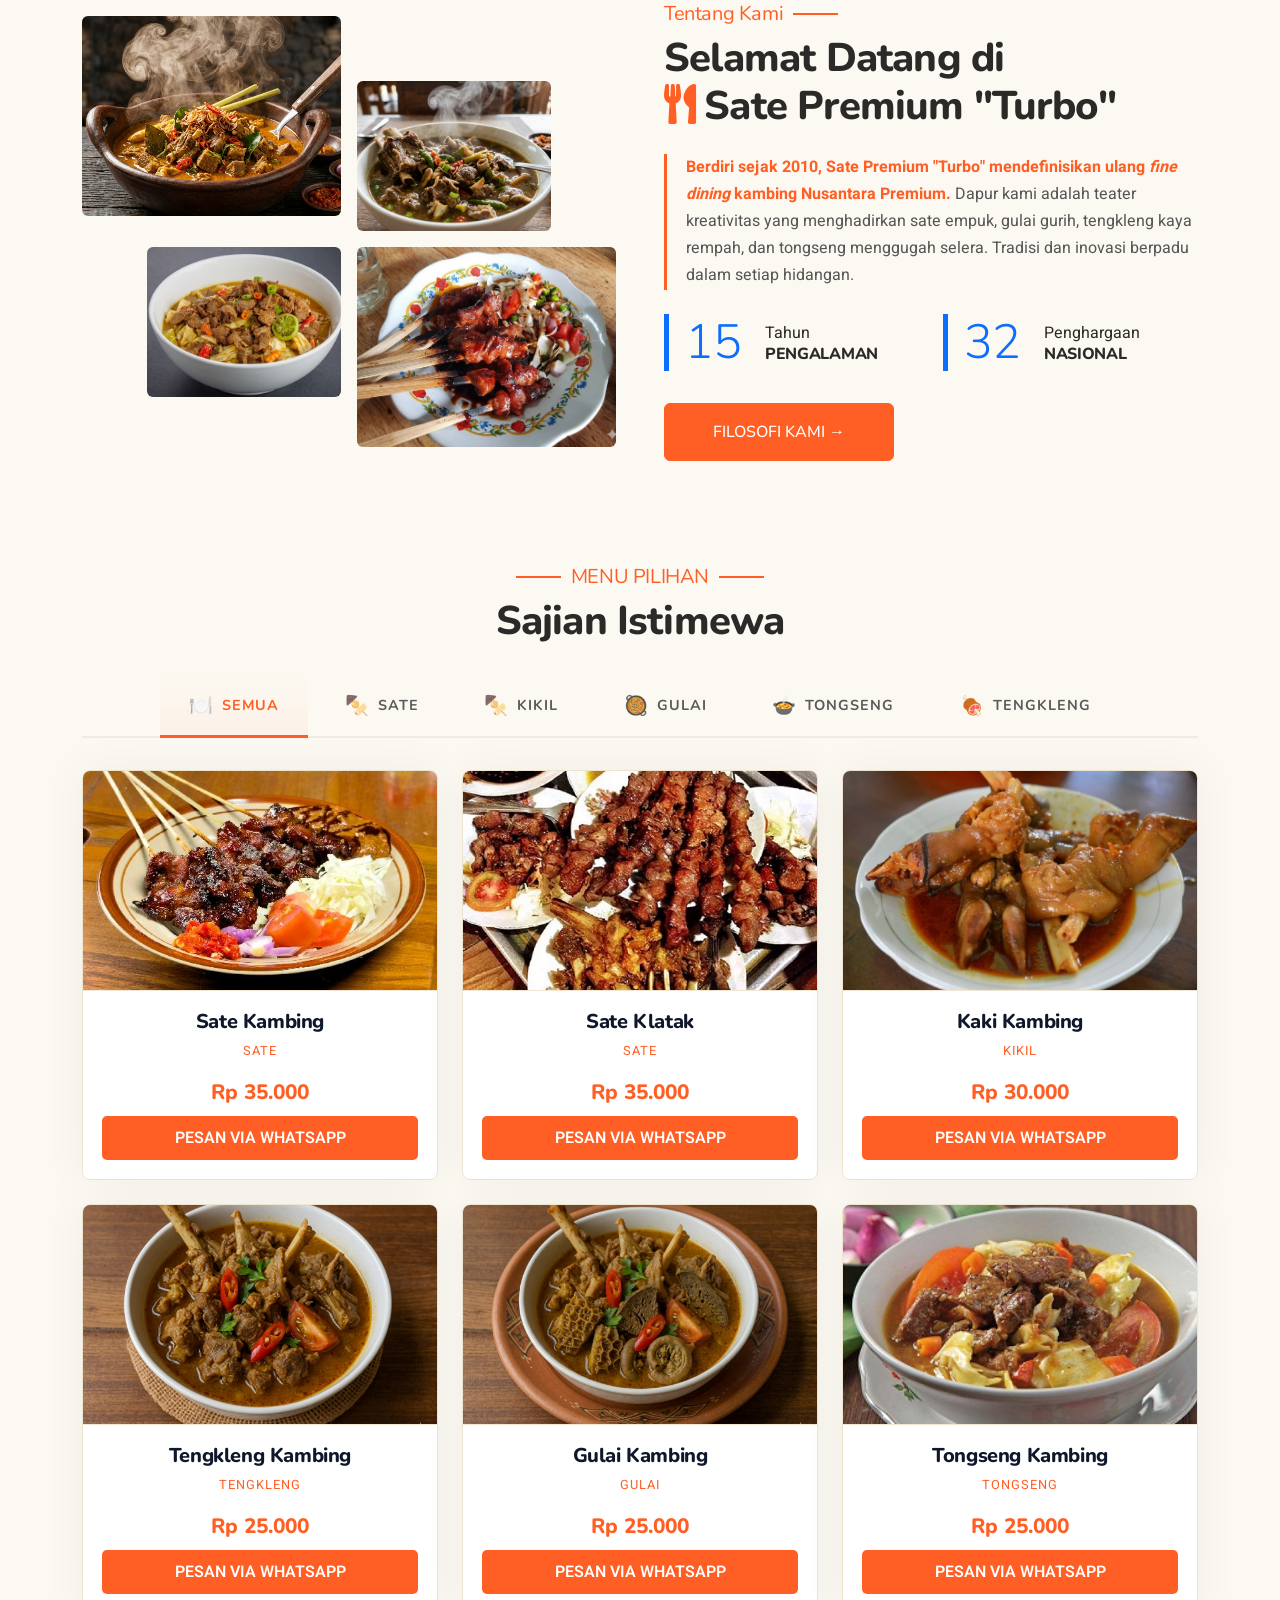
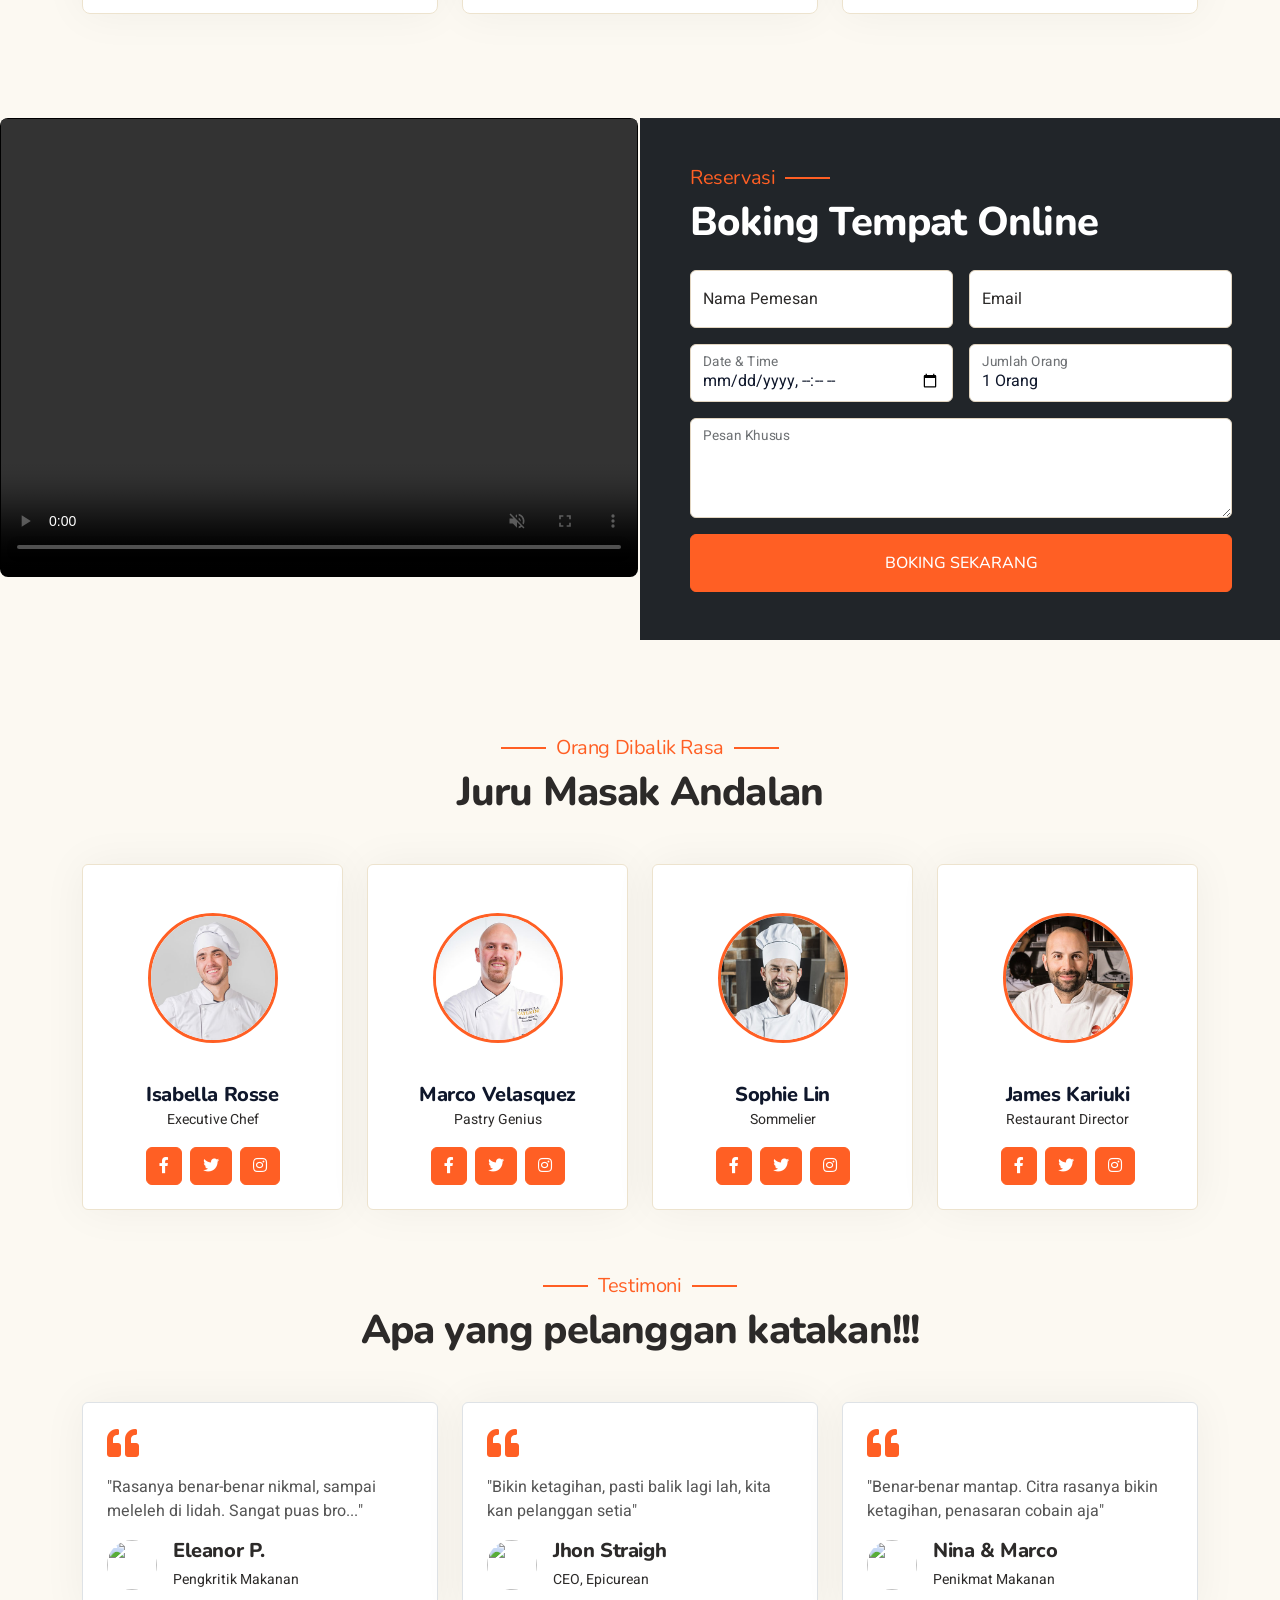
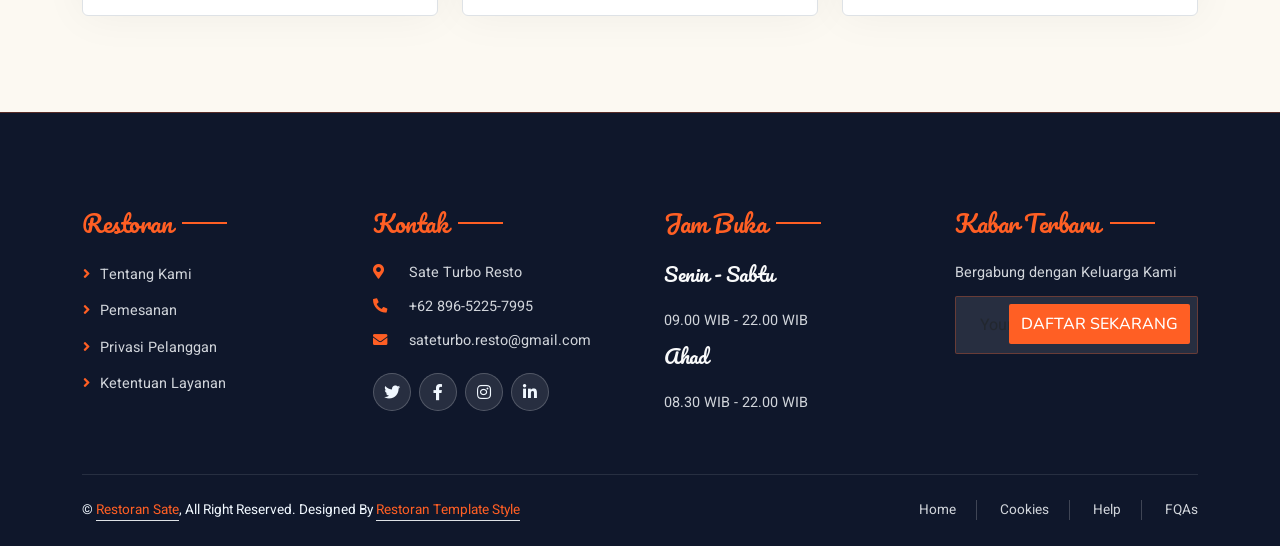
==== commit af940def: "Update index.html" ====
--- a/index.html
+++ b/index.html
@@ -71,7 +71,7 @@
 <!-- HERO SECTION -->
 <section id="home" class="hero-luxury">
     <div class="container">
-        <div class="row align-items-center" style="margin:0; padding: 30px 0;">
+        <div class="row align-items-center">
             <div class="col-12 col-lg-6" data-aos="fade-up" style="padding: 0 15px;">
                 <span class="section-subhead" style="display: block; white-space: normal;">WARISAN MASAKAN KHAS JAWA</span>
                 <h1 class="hero-heading">Sate <span class="gold-text">Kambing</span><br>Gulai & Tongseng</h1>
--- a/css/style.css
+++ b/css/style.css
@@ -163,6 +163,7 @@
 .nav-link:hover, .nav-link.active { color: var(--primary) !important; }
 
 /* ========== HERO SECTION (TANPA SPASI PUTIH) ========== */
+/* ========== HERO SECTION (DESKTOP) - TIDAK MEPET KE KIRI ========== */
 .hero-luxury {
     background: linear-gradient(rgba(15, 23, 43, .9), rgba(15, 23, 43, .9)), url('https://images.pexels.com/photos/260922/pexels-photo-260922.jpeg?auto=compress&cs=tinysrgb&w=1600');
     background-size: cover;
@@ -174,14 +175,21 @@
 }
 
 .hero-luxury .container {
-    padding: 0;
-    margin: 0;
+    padding: 0 30px;
+    margin: 0 auto;
+    max-width: 1200px;
 }
 
 .hero-luxury .row {
     margin: 0;
     padding: 40px 0;
     min-height: calc(100vh - 70px);
+}
+
+/* Kolom dalam hero - tambah padding agar tidak mepet */
+.hero-luxury .col-lg-6 {
+    padding-left: 20px;
+    padding-right: 20px;
 }
 
 .hero-heading {
@@ -859,7 +867,7 @@
 @media (max-width: 768px) {
     /* Reset body */
     body {
-        padding-top: 60px;
+        padding-top: 85px;
         font-size: 18px;
     }
     
@@ -925,9 +933,15 @@
     
     .hero-luxury .row {
         margin: 0 !important;
-        padding: 30px 15px !important;
+        padding: 85px 15px 30px !important;
         min-height: auto !important;
     }
+
+    .hero-luxury .section-subhead {
+        position: relative;
+        z-index: 2;
+        padding-top: 5px;
+    }    
     
     .hero-heading {
         font-size: 1.8rem !important;
@@ -949,8 +963,19 @@
         margin: 0.8rem 0 !important;
     }
     
+    /* ========== PERBAIKAN LABEL "WARISAN MASAKAN KHAS JAWA" ========== */
+    /* Ukuran font lebih besar agar terlihat jelas */
     .section-subhead {
-        font-size: 0.7rem;
+        font-size: 0.75rem !important;
+        letter-spacing: 2px !important;
+        white-space: normal !important;
+        word-break: normal !important;
+        display: block !important;
+        width: 100% !important;
+        margin-bottom: 0.6rem !important;
+        line-height: 1.3 !important;
+        color: var(--primary) !important;
+        font-weight: 700 !important;
     }
     
     .hero-luxury .btn {
@@ -1108,4 +1133,20 @@
     .footer .copyright {
         font-size: 0.7rem;
     }
-}+}
+
+/* ========== PERBAIKAN KHUSUS UNTUK HP SANGAT KECIL (max-width: 480px) ========== */
+@media (max-width: 480px) {
+    .section-subhead {
+        font-size: 0.7rem !important;
+        letter-spacing: 1.5px !important;
+    }
+    
+    .hero-heading {
+        font-size: 1.5rem !important;
+    }
+    
+    .hero-tagline {
+        font-size: 0.72rem !important;
+    }
+}
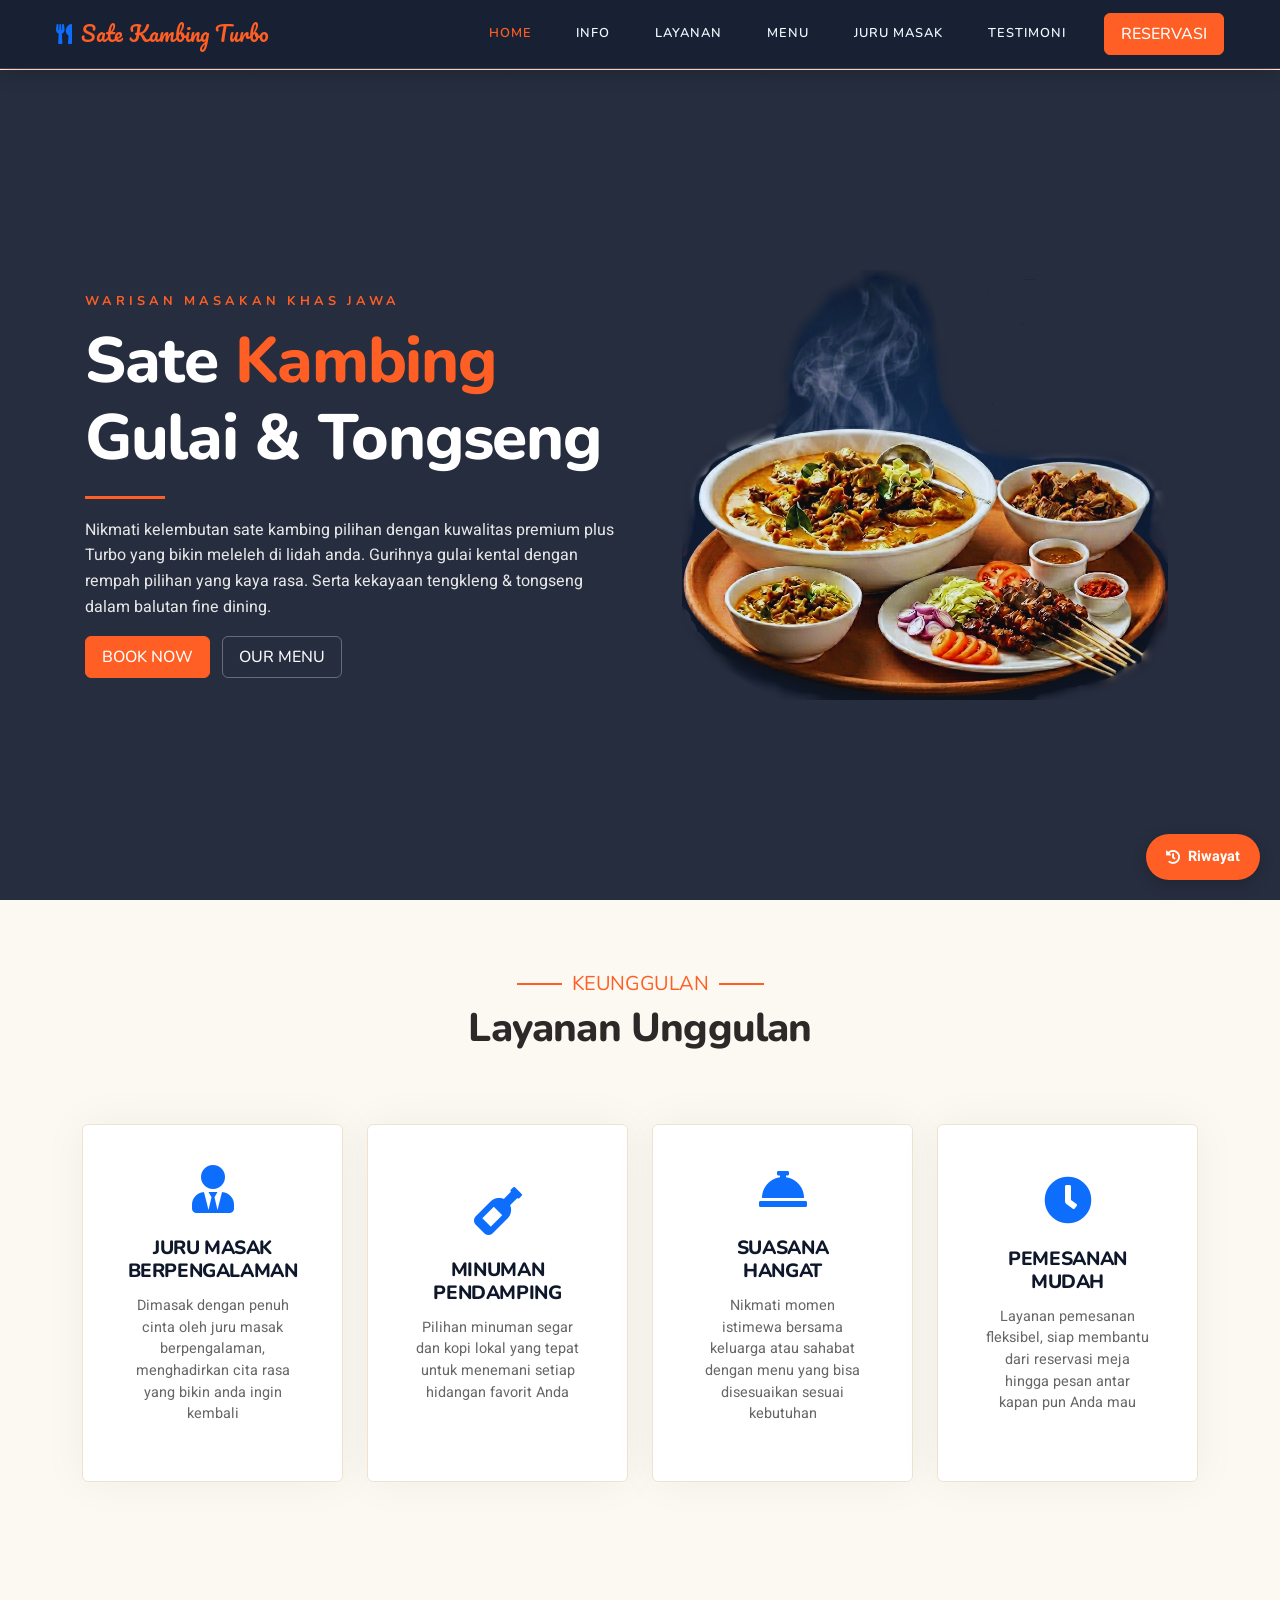
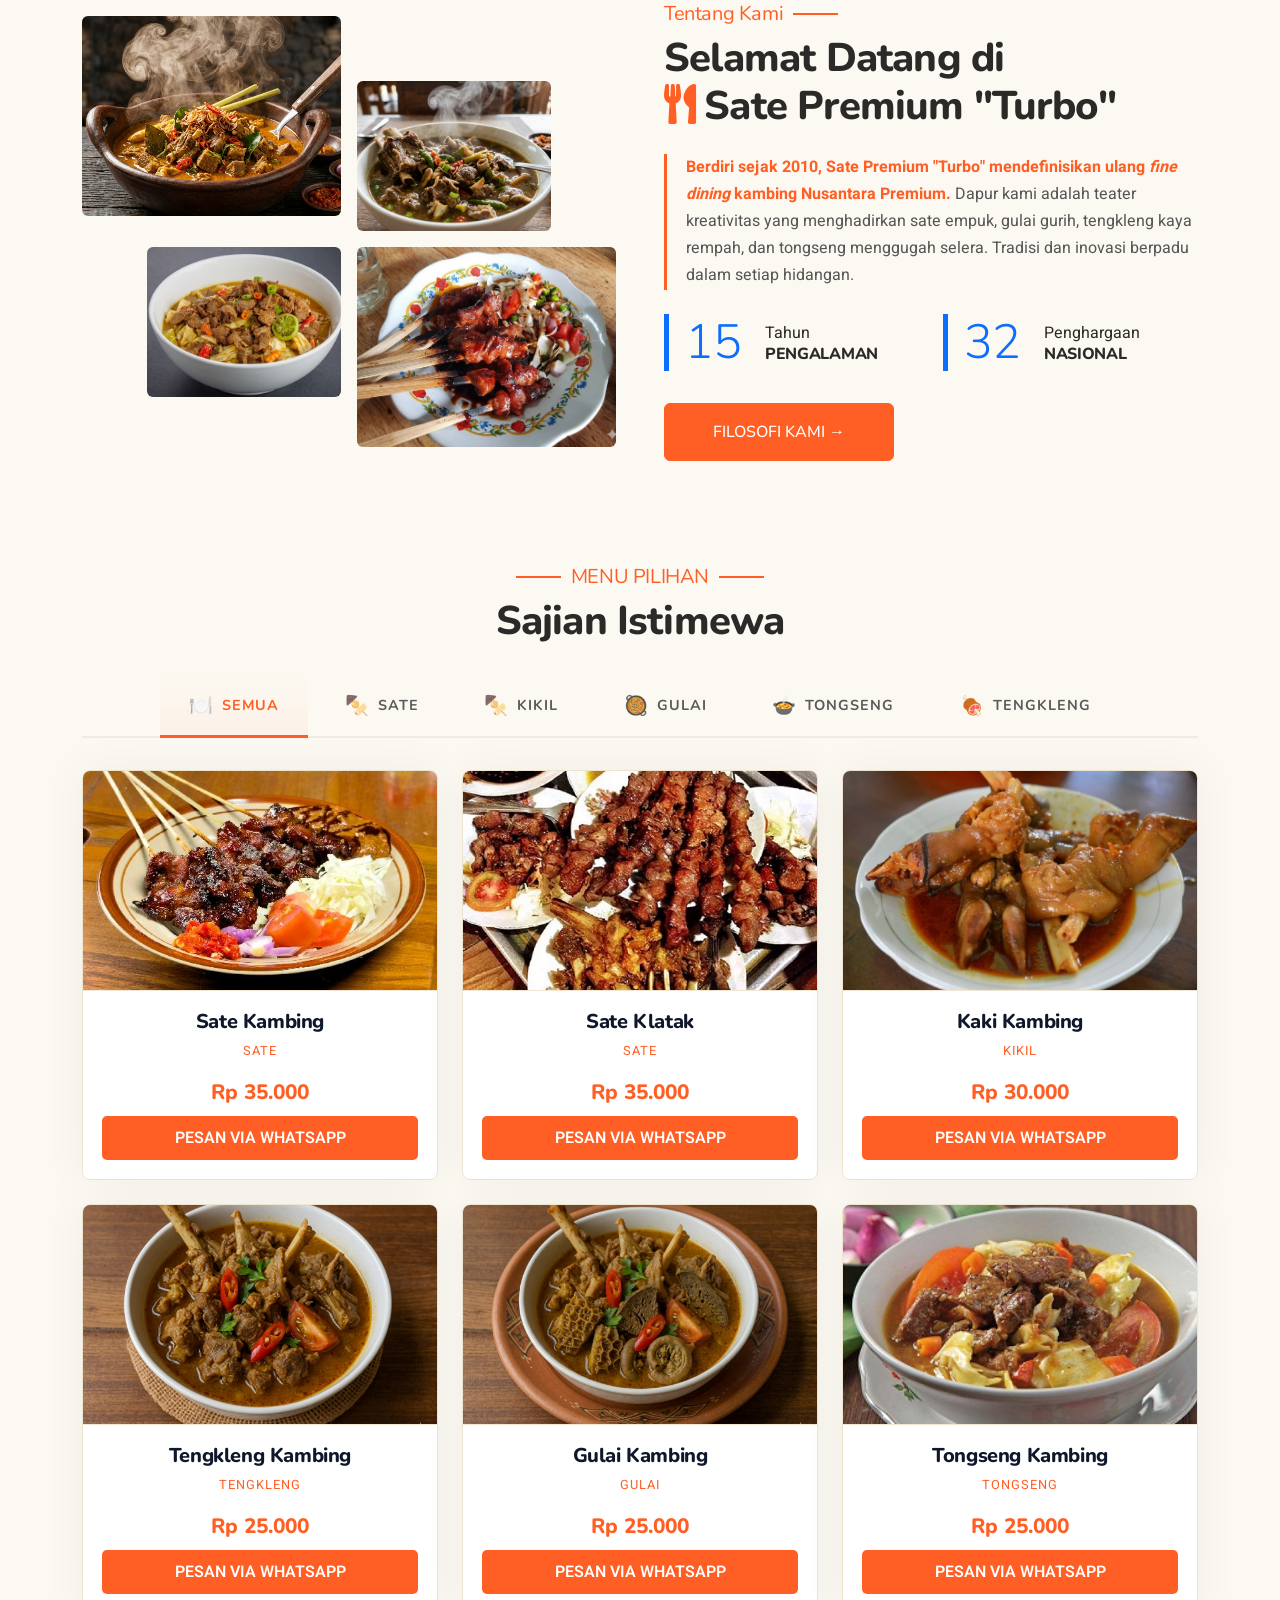
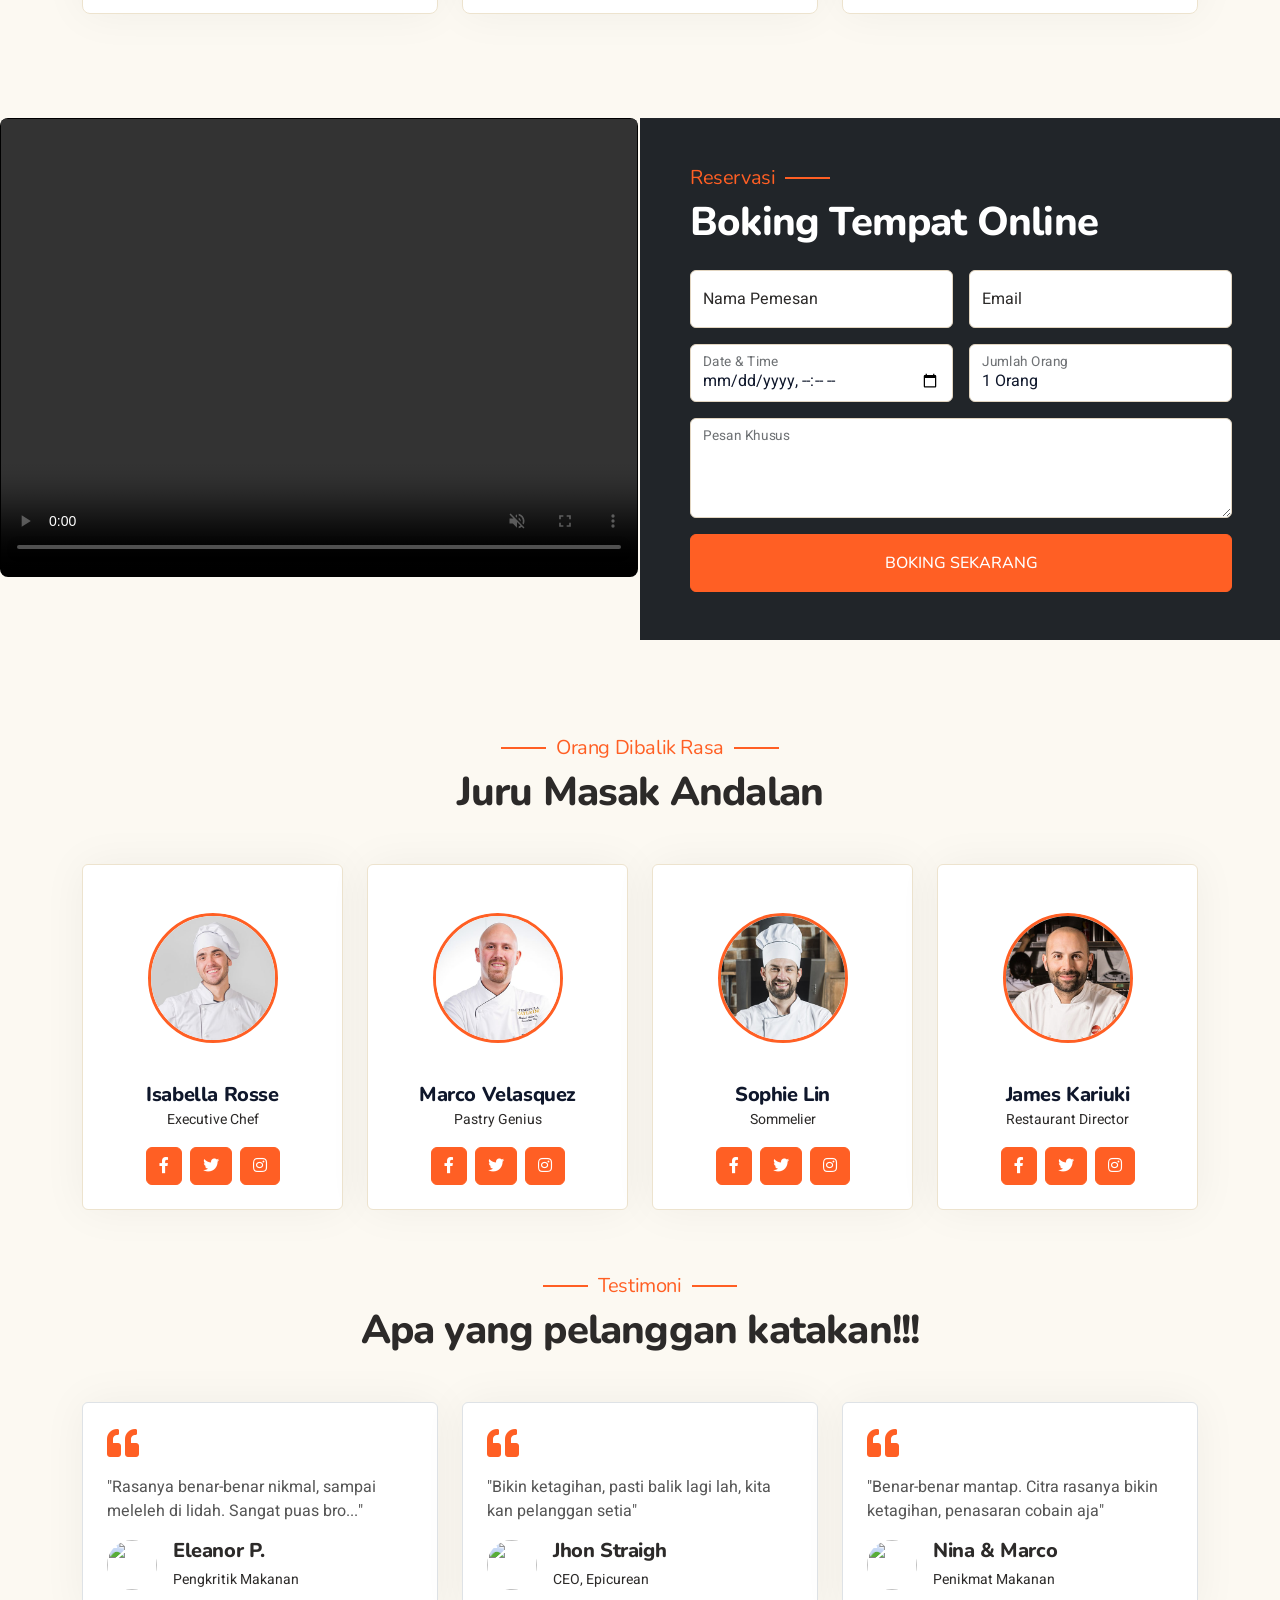
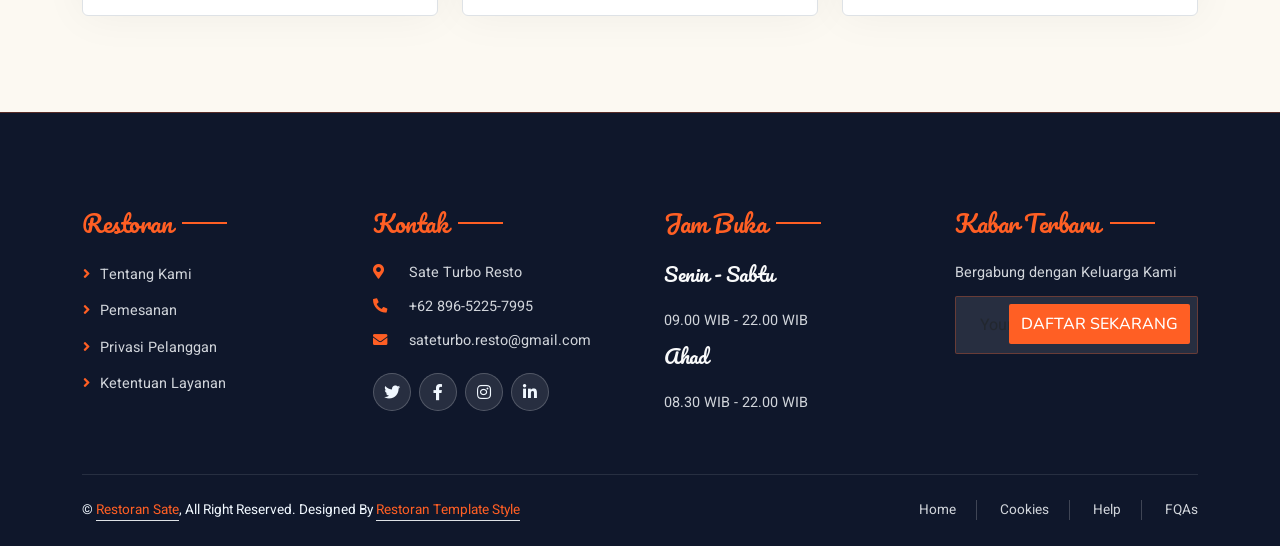
==== commit 73a3a50d: "Update index.html" ====
--- a/index.html
+++ b/index.html
@@ -60,7 +60,7 @@
                 <li class="nav-item"><a class="nav-link" href="#about">INFO</a></li>
                 <li class="nav-item"><a class="nav-link" href="#services">LAYANAN</a></li>
                 <li class="nav-item"><a class="nav-link" href="#menu">MENU</a></li>
-                <li class="nav-item"><a class="nav-link" href="#team">CHEF</a></li>
+                <li class="nav-item"><a class="nav-link" href="#team">JURU MASAK</a></li>
                 <li class="nav-item"><a class="nav-link" href="#testimoni">TESTIMONI</a></li>
             </ul>
             <a href="#reservation" class="btn btn-primary py-2 px-3 ms-lg-3">RESERVASI</a>
